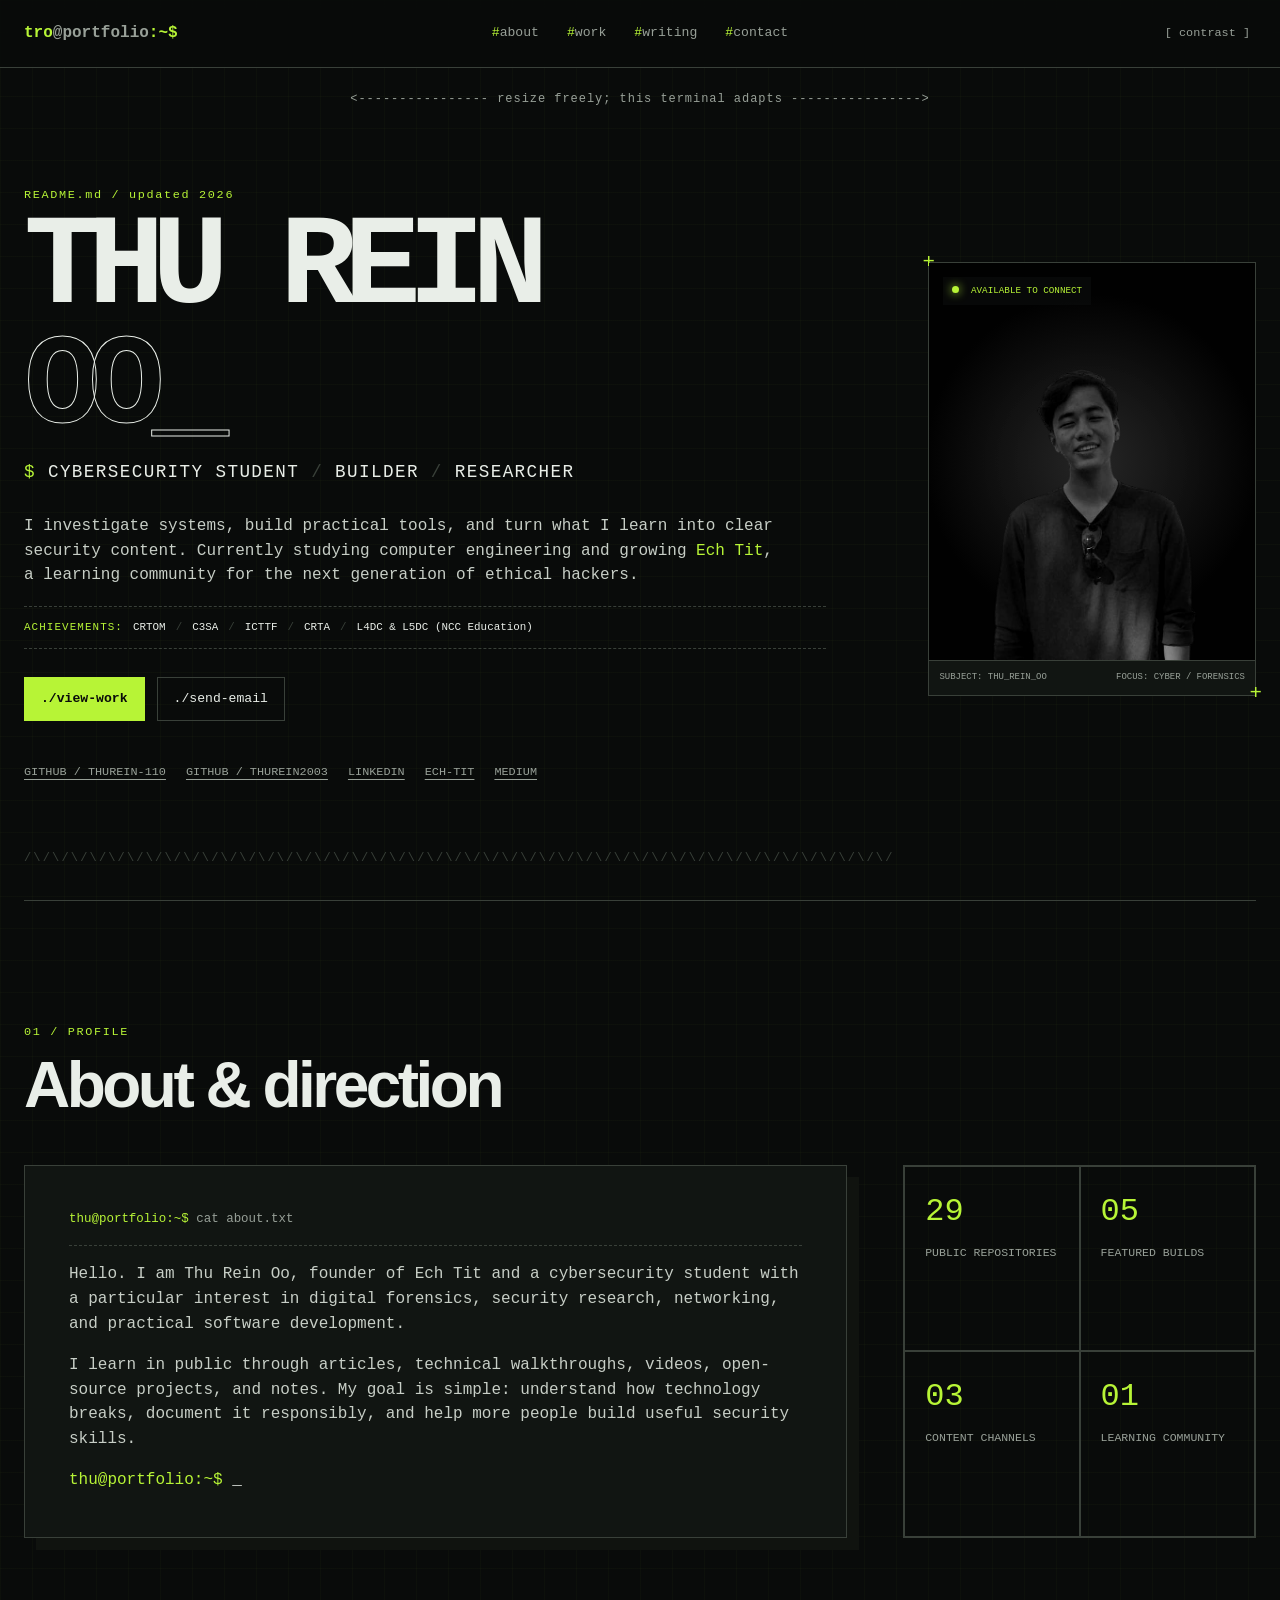
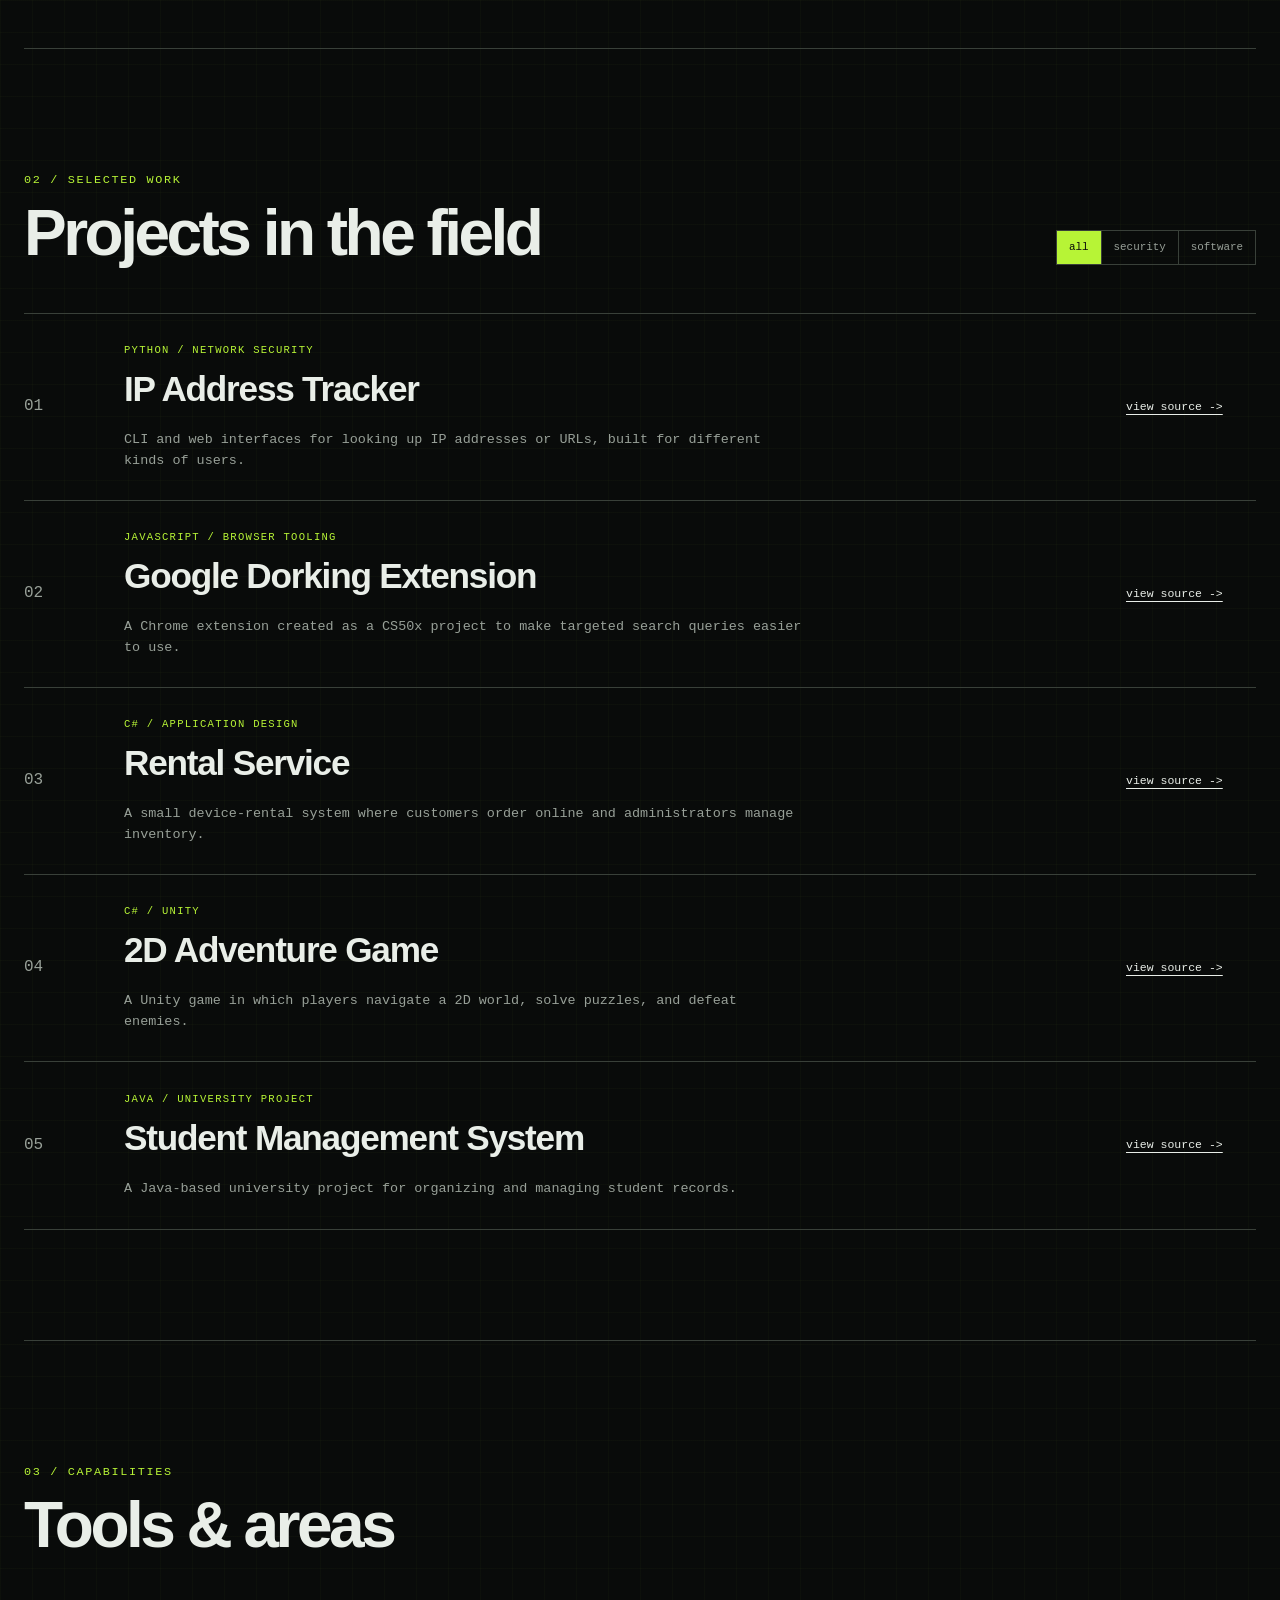
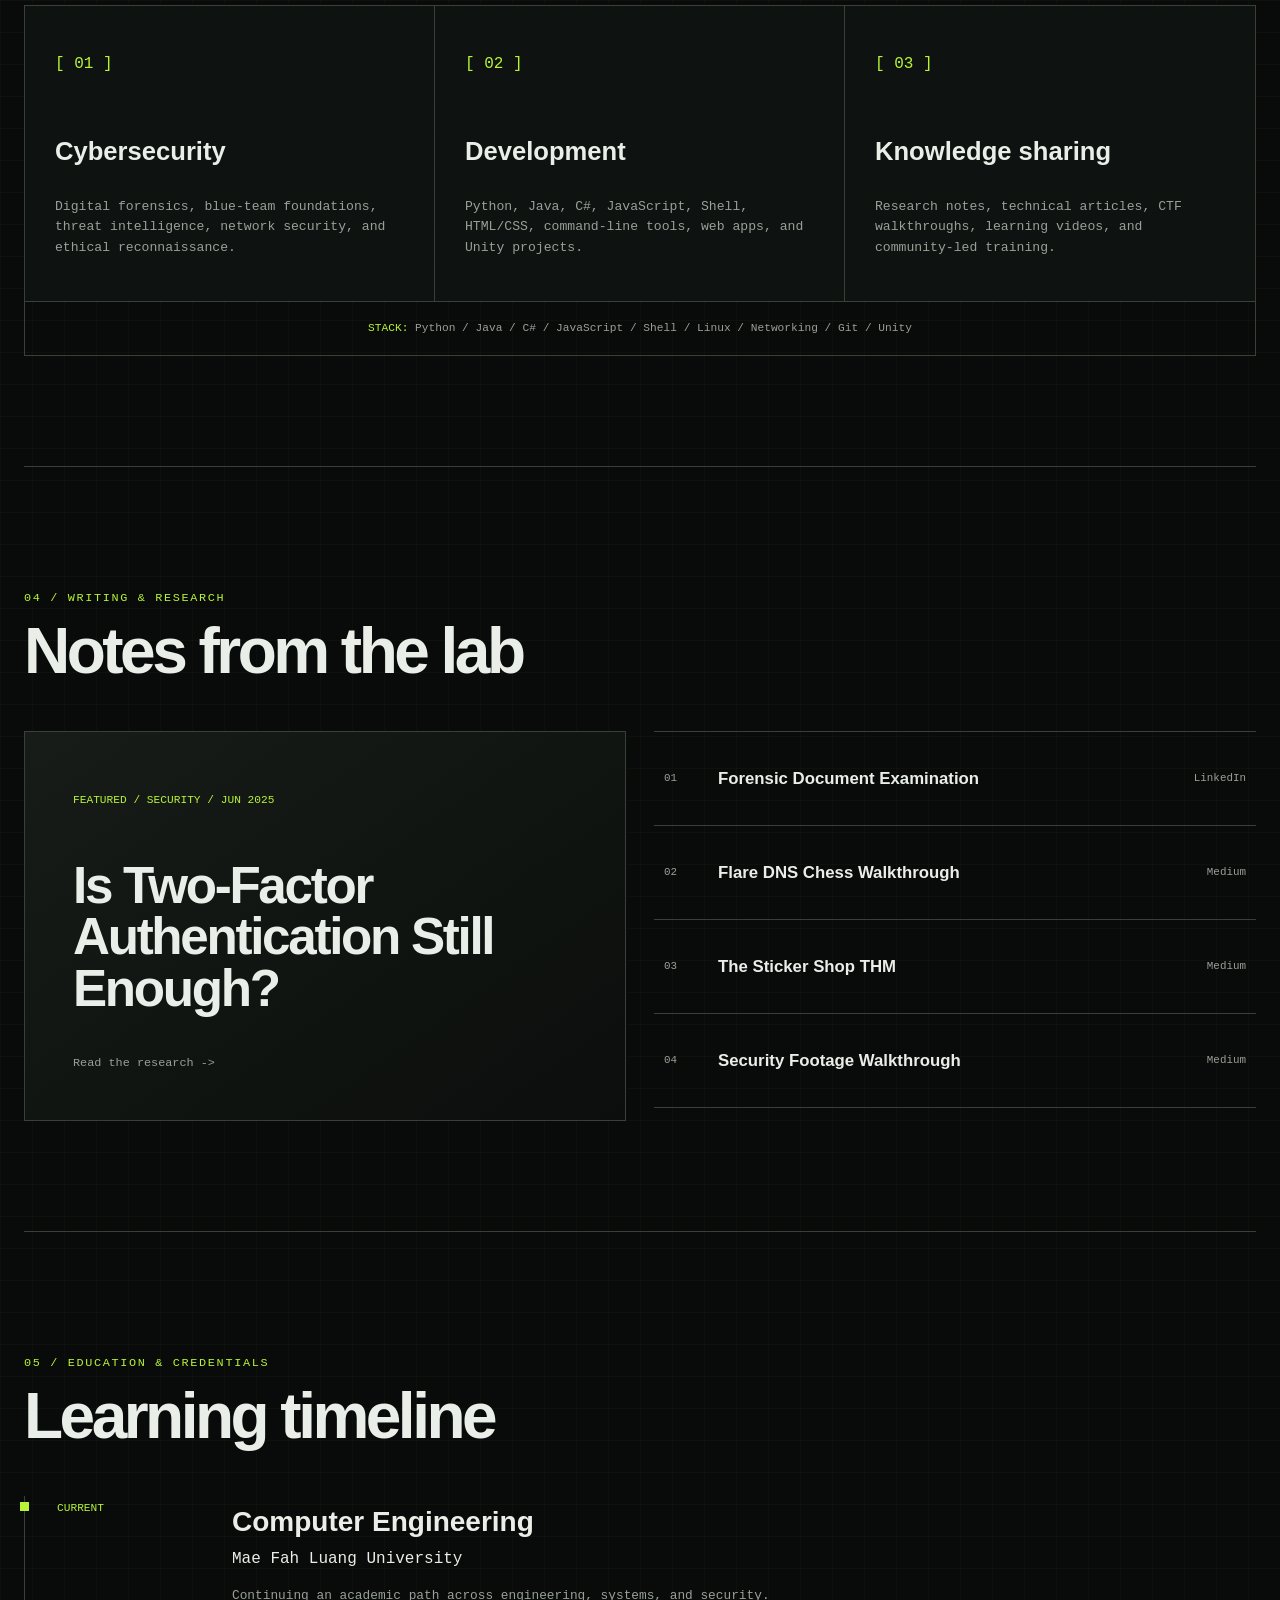
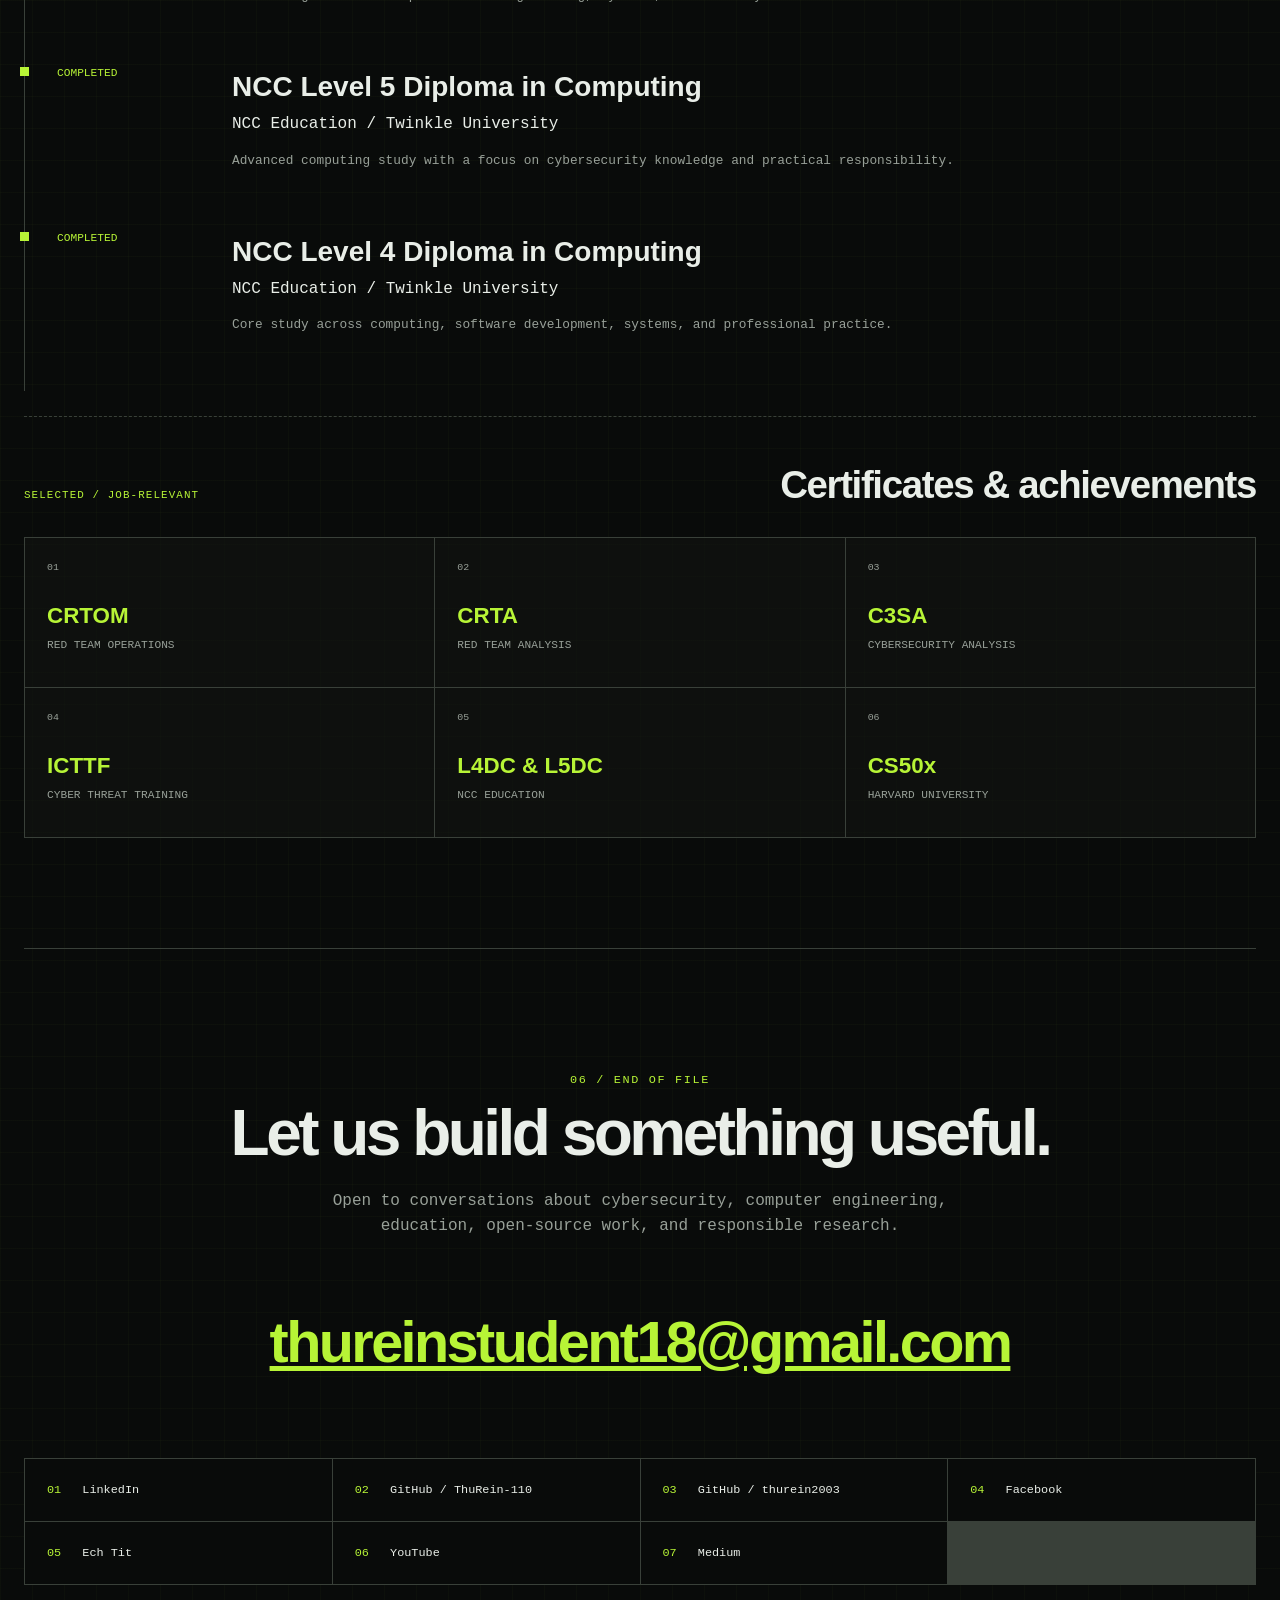
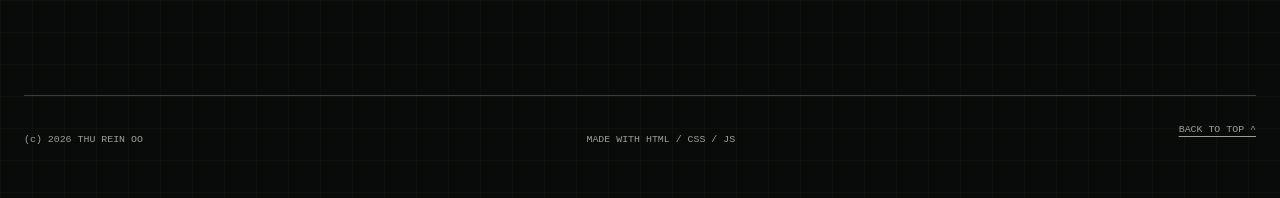
==== index.html @ 9e8369bf "Highlight cybersecurity credentials and major projects" ====
<!doctype html>
<html lang="en">
<head>
  <meta charset="UTF-8">
  <meta name="viewport" content="width=device-width, initial-scale=1.0">
  <meta name="description" content="Thu Rein Oo - cybersecurity student, builder, researcher, and founder of Ech Tit.">
  <meta name="theme-color" content="#090b0a">
  <link rel="icon" href="data:image/svg+xml,%3Csvg xmlns='http://www.w3.org/2000/svg' viewBox='0 0 64 64'%3E%3Crect width='64' height='64' fill='%23090b0a'/%3E%3Cpath d='M14 16h36v8H36v24h-8V24H14z' fill='%23b7f436'/%3E%3C/svg%3E">
  <title>Thu Rein Oo // Cybersecurity Portfolio</title>
  <link rel="stylesheet" href="styles.css">
</head>
<body>
  <a class="skip-link" href="#main">Skip to content</a>

  <header class="site-header">
    <a class="wordmark" href="#top" aria-label="Back to top">tro<span>@portfolio</span>:~$</a>
    <nav aria-label="Primary navigation">
      <a href="#about">about</a>
      <a href="#work">work</a>
      <a href="#writing">writing</a>
      <a href="#contact">contact</a>
    </nav>
    <button class="theme-toggle" type="button" aria-label="Toggle high contrast" aria-pressed="false">[ contrast ]</button>
  </header>

  <main id="main">
    <section class="hero" id="top">
      <div class="resize-note" aria-hidden="true">&lt;---------------- resize freely; this terminal adapts ----------------&gt;</div>
      <div class="hero-grid">
        <div class="hero-copy">
          <p class="eyebrow">README.md / updated 2026</p>
          <h1 class="ascii-name" aria-label="Thu Rein Oo">
            <span>THU REIN</span>
            <span>OO_</span>
          </h1>
          <p class="role"><span class="prompt">$</span> cybersecurity student <span class="dim">/</span> builder <span class="dim">/</span> researcher</p>
          <p class="intro">I investigate systems, build practical tools, and turn what I learn into clear security content. Currently studying computer engineering and growing <strong>Ech Tit</strong>, a learning community for the next generation of ethical hackers.</p>
          <div class="achievement-line" aria-label="Selected achievements">
            <span>ACHIEVEMENTS:</span>
            <strong>CRTOM</strong><i>/</i><strong>C3SA</strong><i>/</i><strong>ICTTF</strong><i>/</i><strong>CRTA</strong><i>/</i><strong>L4DC &amp; L5DC (NCC Education)</strong>
          </div>
          <div class="hero-actions">
            <a class="button primary" href="#work">./view-work</a>
            <a class="button" href="mailto:thureinstudent18@gmail.com">./send-email</a>
          </div>
          <ul class="quick-links" aria-label="Social links">
            <li><a href="https://github.com/ThuRein-110" target="_blank" rel="noreferrer">github / ThuRein-110</a></li>
            <li><a href="https://github.com/thurein2003" target="_blank" rel="noreferrer">github / thurein2003</a></li>
            <li><a href="https://www.linkedin.com/in/thureinoo2003/" target="_blank" rel="noreferrer">linkedin</a></li>
            <li><a href="https://www.facebook.com/echtit1" target="_blank" rel="noreferrer">ech-tit</a></li>
            <li><a href="https://medium.com/@echtit" target="_blank" rel="noreferrer">medium</a></li>
          </ul>
        </div>

        <figure class="portrait-frame">
          <div class="portrait-status"><span class="status-dot"></span> AVAILABLE TO CONNECT</div>
          <img src="assets/thu-rein-oo.png" alt="Portrait of Thu Rein Oo">
          <figcaption>
            <span>SUBJECT: THU_REIN_OO</span>
            <span>FOCUS: CYBER / FORENSICS</span>
          </figcaption>
        </figure>
      </div>
      <div class="signal-line" aria-hidden="true">/\/\/\/\/\/\/\/\/\/\/\/\/\/\/\/\/\/\/\/\/\/\/\/\/\/\/\/\/\/\/\/\/\/\/\/\/\/\/\/\/\/\/\/\/\/\/</div>
    </section>

    <section class="section" id="about">
      <div class="section-heading">
        <p>01 / PROFILE</p>
        <h2>About &amp; direction</h2>
      </div>
      <div class="about-grid">
        <div class="terminal-block">
          <p><span class="prompt">thu@portfolio:~$</span> cat about.txt</p>
          <p>Hello. I am Thu Rein Oo, founder of Ech Tit and a cybersecurity student with a particular interest in digital forensics, security research, networking, and practical software development.</p>
          <p>I learn in public through articles, technical walkthroughs, videos, open-source projects, and notes. My goal is simple: understand how technology breaks, document it responsibly, and help more people build useful security skills.</p>
          <p class="cursor-line"><span class="prompt">thu@portfolio:~$</span> <span class="blink">_</span></p>
        </div>
        <aside class="facts" aria-label="Quick facts">
          <div><span>29</span><p>public repositories</p></div>
          <div><span>05</span><p>featured builds</p></div>
          <div><span>03</span><p>content channels</p></div>
          <div><span>01</span><p>learning community</p></div>
        </aside>
      </div>
    </section>

    <section class="section" id="work">
      <div class="section-heading heading-row">
        <div>
          <p>02 / SELECTED WORK</p>
          <h2>Projects in the field</h2>
        </div>
        <div class="filters" role="group" aria-label="Filter projects">
          <button class="filter active" type="button" data-filter="all">all</button>
          <button class="filter" type="button" data-filter="security">security</button>
          <button class="filter" type="button" data-filter="software">software</button>
        </div>
      </div>

      <div class="project-list">
        <article class="project" data-category="security">
          <p class="project-no">01</p>
          <div><p class="project-meta">PYTHON / NETWORK SECURITY</p><h3>IP Address Tracker</h3><p>CLI and web interfaces for looking up IP addresses or URLs, built for different kinds of users.</p></div>
          <a href="https://github.com/thurein2003/IP-Tracker" target="_blank" rel="noreferrer" aria-label="View IP Address Tracker on GitHub">view source -&gt;</a>
        </article>
        <article class="project" data-category="security software">
          <p class="project-no">02</p>
          <div><p class="project-meta">JAVASCRIPT / BROWSER TOOLING</p><h3>Google Dorking Extension</h3><p>A Chrome extension created as a CS50x project to make targeted search queries easier to use.</p></div>
          <a href="https://github.com/thurein2003/GoogleDorking-chromeExtension" target="_blank" rel="noreferrer" aria-label="View Google Dorking Extension on GitHub">view source -&gt;</a>
        </article>
        <article class="project" data-category="software">
          <p class="project-no">03</p>
          <div><p class="project-meta">C# / APPLICATION DESIGN</p><h3>Rental Service</h3><p>A small device-rental system where customers order online and administrators manage inventory.</p></div>
          <a href="https://github.com/thurein2003/Rental-service-basic-function" target="_blank" rel="noreferrer" aria-label="View Rental Service on GitHub">view source -&gt;</a>
        </article>
        <article class="project" data-category="software">
          <p class="project-no">04</p>
          <div><p class="project-meta">C# / UNITY</p><h3>2D Adventure Game</h3><p>A Unity game in which players navigate a 2D world, solve puzzles, and defeat enemies.</p></div>
          <a href="https://github.com/thurein2003/Advanture-Game" target="_blank" rel="noreferrer" aria-label="View 2D Adventure Game on GitHub">view source -&gt;</a>
        </article>
        <article class="project" data-category="software">
          <p class="project-no">05</p>
          <div><p class="project-meta">JAVA / UNIVERSITY PROJECT</p><h3>Student Management System</h3><p>A Java-based university project for organizing and managing student records.</p></div>
          <a href="https://github.com/thurein2003/Student-Management-System" target="_blank" rel="noreferrer" aria-label="View Student Management System on GitHub">view source -&gt;</a>
        </article>
      </div>
    </section>

    <section class="section skills-section" id="skills">
      <div class="section-heading">
        <p>03 / CAPABILITIES</p>
        <h2>Tools &amp; areas</h2>
      </div>
      <div class="skills-grid">
        <article><p class="skill-icon">[ 01 ]</p><h3>Cybersecurity</h3><p>Digital forensics, blue-team foundations, threat intelligence, network security, and ethical reconnaissance.</p></article>
        <article><p class="skill-icon">[ 02 ]</p><h3>Development</h3><p>Python, Java, C#, JavaScript, Shell, HTML/CSS, command-line tools, web apps, and Unity projects.</p></article>
        <article><p class="skill-icon">[ 03 ]</p><h3>Knowledge sharing</h3><p>Research notes, technical articles, CTF walkthroughs, learning videos, and community-led training.</p></article>
      </div>
      <p class="skill-stack"><span>STACK:</span> Python / Java / C# / JavaScript / Shell / Linux / Networking / Git / Unity</p>
    </section>

    <section class="section" id="writing">
      <div class="section-heading">
        <p>04 / WRITING &amp; RESEARCH</p>
        <h2>Notes from the lab</h2>
      </div>
      <div class="writing-grid">
        <a class="featured-article" href="https://www.linkedin.com/pulse/two-factor-authentication-2fa-still-enough-2025-thu-rein-oo-eaduc/" target="_blank" rel="noreferrer">
          <p>FEATURED / SECURITY / JUN 2025</p>
          <h3>Is Two-Factor Authentication Still Enough?</h3>
          <span>Read the research -&gt;</span>
        </a>
        <div class="article-index">
          <a href="https://www.linkedin.com/pulse/forensic-document-examination-fde-how-properly-destroy-thu-rein-oo-k6jkc/" target="_blank" rel="noreferrer"><span>01</span><strong>Forensic Document Examination</strong><em>LinkedIn</em></a>
          <a href="https://medium.com/@echtit/flare-dns-chess-walkthrough-a3030fea4098" target="_blank" rel="noreferrer"><span>02</span><strong>Flare DNS Chess Walkthrough</strong><em>Medium</em></a>
          <a href="https://medium.com/@echtit/the-sticker-shop-thm-walkthrough-8e6a545540b9" target="_blank" rel="noreferrer"><span>03</span><strong>The Sticker Shop THM</strong><em>Medium</em></a>
          <a href="https://medium.com/@echtit/security-footage-walk-through-7d8b45dab0d8" target="_blank" rel="noreferrer"><span>04</span><strong>Security Footage Walkthrough</strong><em>Medium</em></a>
        </div>
      </div>
    </section>

    <section class="section" id="education">
      <div class="section-heading">
        <p>05 / EDUCATION &amp; CREDENTIALS</p>
        <h2>Learning timeline</h2>
      </div>
      <div class="timeline">
        <article>
          <p class="time">CURRENT</p>
          <div><h3>Computer Engineering</h3><p>Mae Fah Luang University</p><span>Continuing an academic path across engineering, systems, and security.</span></div>
        </article>
        <article>
          <p class="time">COMPLETED</p>
          <div><h3>NCC Level 5 Diploma in Computing</h3><p>NCC Education / Twinkle University</p><span>Advanced computing study with a focus on cybersecurity knowledge and practical responsibility.</span></div>
        </article>
        <article>
          <p class="time">COMPLETED</p>
          <div><h3>NCC Level 4 Diploma in Computing</h3><p>NCC Education / Twinkle University</p><span>Core study across computing, software development, systems, and professional practice.</span></div>
        </article>
      </div>
      <div class="credential-heading">
        <p>SELECTED / JOB-RELEVANT</p>
        <h3>Certificates &amp; achievements</h3>
      </div>
      <div class="credential-grid" aria-label="Selected certificates and achievements">
        <article><span>01</span><strong>CRTOM</strong><p>Red team operations</p></article>
        <article><span>02</span><strong>CRTA</strong><p>Red team analysis</p></article>
        <article><span>03</span><strong>C3SA</strong><p>Cybersecurity analysis</p></article>
        <article><span>04</span><strong>ICTTF</strong><p>Cyber threat training</p></article>
        <article><span>05</span><strong>L4DC &amp; L5DC</strong><p>NCC Education</p></article>
        <article><span>06</span><strong>CS50x</strong><p>Harvard University</p></article>
      </div>
    </section>

    <section class="contact section" id="contact">
      <p class="eyebrow">06 / END OF FILE</p>
      <h2>Let us build something useful.</h2>
      <p>Open to conversations about cybersecurity, computer engineering, education, open-source work, and responsible research.</p>
      <a class="big-email" href="mailto:thureinstudent18@gmail.com">thureinstudent18@gmail.com</a>
      <div class="social-directory">
        <a href="https://www.linkedin.com/in/thureinoo2003/" target="_blank" rel="noreferrer"><span>01</span> LinkedIn</a>
        <a href="https://github.com/ThuRein-110" target="_blank" rel="noreferrer"><span>02</span> GitHub / ThuRein-110</a>
        <a href="https://github.com/thurein2003" target="_blank" rel="noreferrer"><span>03</span> GitHub / thurein2003</a>
        <a href="https://www.facebook.com/Thureinoo.EchTi" target="_blank" rel="noreferrer"><span>04</span> Facebook</a>
        <a href="https://www.facebook.com/echtit1" target="_blank" rel="noreferrer"><span>05</span> Ech Tit</a>
        <a href="https://www.youtube.com/@ThuReinOoTech" target="_blank" rel="noreferrer"><span>06</span> YouTube</a>
        <a href="https://medium.com/@echtit" target="_blank" rel="noreferrer"><span>07</span> Medium</a>
      </div>
    </section>
  </main>

  <footer>
    <p>(c) <span id="year">2026</span> THU REIN OO</p>
    <p>MADE WITH HTML / CSS / JS</p>
    <a href="#top">BACK TO TOP ^</a>
  </footer>

  <script src="script.js"></script>
</body>
</html>
---- styles.css ----
:root {
  --bg: #090b0a;
  --surface: #111512;
  --surface-2: #171c18;
  --ink: #e9eee8;
  --muted: #98a098;
  --line: #394039;
  --accent: #b7f436;
  --max: 1240px;
}

* { box-sizing: border-box; }
html { scroll-behavior: smooth; }
body {
  margin: 0;
  color: var(--ink);
  background:
    linear-gradient(rgba(183, 244, 54, .025) 1px, transparent 1px),
    linear-gradient(90deg, rgba(183, 244, 54, .025) 1px, transparent 1px),
    var(--bg);
  background-size: 32px 32px;
  font-family: "SFMono-Regular", Consolas, "Liberation Mono", Menlo, monospace;
  line-height: 1.55;
  overflow-x: hidden;
}

body.high-contrast { --bg: #000; --surface: #000; --surface-2: #090909; --ink: #fff; --muted: #c6c6c6; --line: #777; --accent: #fff; }
a { color: inherit; text-underline-offset: 4px; }
button { font: inherit; }
.skip-link { position: fixed; top: -60px; left: 16px; z-index: 100; padding: 10px 16px; background: var(--accent); color: #090b0a; }
.skip-link:focus { top: 16px; }

.site-header {
  position: sticky;
  top: 0;
  z-index: 20;
  height: 68px;
  display: grid;
  grid-template-columns: 1fr auto 1fr;
  align-items: center;
  width: 100%;
  padding: 0 max(24px, calc((100vw - var(--max)) / 2));
  border-bottom: 1px solid var(--line);
  background: rgba(9, 11, 10, .92);
  backdrop-filter: blur(14px);
}
.wordmark { font-weight: 700; text-decoration: none; color: var(--accent); }
.wordmark span { color: var(--muted); }
nav { display: flex; gap: 28px; }
nav a { color: var(--muted); text-decoration: none; font-size: .82rem; }
nav a::before { content: "#"; color: var(--accent); }
nav a:hover, nav a:focus-visible { color: var(--ink); }
.theme-toggle { justify-self: end; border: 0; color: var(--muted); background: none; cursor: pointer; font-size: .74rem; }
.theme-toggle:hover { color: var(--accent); }

main, footer { width: min(calc(100% - 48px), var(--max)); margin-inline: auto; }
.hero { min-height: calc(100vh - 68px); padding: 22px 0 32px; display: flex; flex-direction: column; justify-content: space-between; }
.resize-note, .signal-line { color: var(--muted); font-size: clamp(.55rem, 1vw, .75rem); white-space: nowrap; overflow: hidden; }
.resize-note { text-align: center; letter-spacing: .08em; }
.signal-line { letter-spacing: .18em; color: var(--line); }
.hero-grid { display: grid; grid-template-columns: 1.42fr .58fr; gap: clamp(40px, 8vw, 110px); align-items: center; padding: 5vh 0; }
.eyebrow, .section-heading > p, .section-heading div > p { color: var(--accent); font-size: .74rem; letter-spacing: .14em; }
.ascii-name { margin: 18px 0 24px; font-size: clamp(4rem, 10vw, 9rem); line-height: .72; letter-spacing: -.1em; text-transform: uppercase; }
.ascii-name span { display: block; }
.ascii-name span:last-child { color: transparent; -webkit-text-stroke: 1px var(--ink); margin-top: .22em; }
.role { font-size: clamp(.84rem, 1.5vw, 1.1rem); text-transform: uppercase; letter-spacing: .08em; }
.prompt { color: var(--accent); }
.dim { color: var(--line); }
.intro { max-width: 750px; margin: 28px 0; color: #c7cec6; font-family: ui-monospace, monospace; font-size: clamp(.96rem, 1.25vw, 1.12rem); }
.intro strong { color: var(--accent); font-weight: 500; }
.achievement-line { display: flex; flex-wrap: wrap; gap: 7px 10px; align-items: center; max-width: 820px; margin: -10px 0 28px; padding: 12px 0; border-top: 1px dashed var(--line); border-bottom: 1px dashed var(--line); font-size: .68rem; }
.achievement-line > span { color: var(--accent); letter-spacing: .1em; }
.achievement-line strong { font-weight: 500; }
.achievement-line i { color: var(--line); font-style: normal; }
.hero-actions { display: flex; flex-wrap: wrap; gap: 12px; }
.button { display: inline-block; padding: 11px 16px; border: 1px solid var(--line); text-decoration: none; font-size: .82rem; }
.button.primary { background: var(--accent); border-color: var(--accent); color: #090b0a; font-weight: 700; }
.button:hover, .button:focus-visible { border-color: var(--accent); }
.quick-links { display: flex; flex-wrap: wrap; gap: 20px; margin: 38px 0 0; padding: 0; list-style: none; }
.quick-links a { color: var(--muted); font-size: .74rem; text-transform: uppercase; }
.quick-links a:hover { color: var(--accent); }

.portrait-frame { position: relative; margin: 0; border: 1px solid var(--line); background: var(--surface); }
.portrait-frame::before, .portrait-frame::after { position: absolute; color: var(--accent); font-size: 1.3rem; line-height: 1; }
.portrait-frame::before { content: "+"; top: -10px; left: -7px; }
.portrait-frame::after { content: "+"; bottom: -10px; right: -7px; }
.portrait-frame img { display: block; width: 100%; aspect-ratio: .82; object-fit: cover; object-position: 48% 20%; filter: grayscale(1) contrast(1.1); background: radial-gradient(circle, #283125, #0b0d0c 65%); }
.portrait-status { position: absolute; z-index: 2; top: 14px; left: 14px; padding: 7px 9px; color: var(--accent); background: rgba(9,11,10,.8); font-size: .58rem; }
.status-dot { display: inline-block; width: 7px; height: 7px; margin-right: 6px; border-radius: 50%; background: var(--accent); box-shadow: 0 0 10px var(--accent); }
.portrait-frame figcaption { display: flex; justify-content: space-between; gap: 10px; padding: 10px; color: var(--muted); font-size: .56rem; border-top: 1px solid var(--line); }

.section { padding: 110px 0; border-top: 1px solid var(--line); scroll-margin-top: 68px; }
.section-heading { margin-bottom: 48px; }
.section-heading h2, .contact h2 { margin: 5px 0 0; font-family: Arial, Helvetica, sans-serif; font-size: clamp(2.2rem, 5vw, 4.5rem); line-height: 1; letter-spacing: -.055em; }
.about-grid { display: grid; grid-template-columns: 1.4fr .6fr; gap: 56px; }
.terminal-block { padding: clamp(22px, 4vw, 44px); border: 1px solid var(--line); background: var(--surface); box-shadow: 12px 12px 0 #10130f; }
.terminal-block > p:not(:first-child):not(:last-child) { max-width: 820px; color: #c7cec6; }
.terminal-block > p:first-child { margin-top: 0; padding-bottom: 16px; border-bottom: 1px dashed var(--line); color: var(--muted); font-size: .78rem; }
.cursor-line { margin-bottom: 0; }
.blink { animation: blink 1.1s step-end infinite; }
@keyframes blink { 50% { opacity: 0; } }
.facts { display: grid; grid-template-columns: 1fr 1fr; border: 1px solid var(--line); }
.facts div { min-height: 130px; padding: 20px; border: 1px solid var(--line); }
.facts span { color: var(--accent); font-size: 2rem; }
.facts p { margin: 7px 0 0; color: var(--muted); font-size: .72rem; text-transform: uppercase; }

.heading-row { display: flex; align-items: end; justify-content: space-between; gap: 24px; }
.filters { display: flex; border: 1px solid var(--line); }
.filter { padding: 8px 12px; border: 0; border-right: 1px solid var(--line); color: var(--muted); background: transparent; cursor: pointer; font-size: .68rem; }
.filter:last-child { border-right: 0; }
.filter.active, .filter:hover { color: #090b0a; background: var(--accent); }
.project-list { border-top: 1px solid var(--line); }
.project { display: grid; grid-template-columns: 70px 1fr auto; gap: 30px; align-items: center; min-height: 168px; padding: 28px 0; border-bottom: 1px solid var(--line); transition: background .2s, opacity .2s; }
.project:hover { background: linear-gradient(90deg, transparent, var(--surface), transparent); }
.project.hidden { display: none; }
.project-no { color: var(--muted); }
.project-meta { margin: 0 0 4px; color: var(--accent); font-size: .66rem; letter-spacing: .12em; }
.project h3 { margin: 0; font-family: Arial, Helvetica, sans-serif; font-size: clamp(1.4rem, 3vw, 2.2rem); letter-spacing: -.035em; }
.project div > p:last-child { max-width: 680px; margin-bottom: 0; color: var(--muted); font-size: .84rem; }
.project > a { min-width: 130px; color: var(--ink); font-size: .72rem; }
.project > a:hover { color: var(--accent); }

.skills-section { position: relative; }
.skills-grid { display: grid; grid-template-columns: repeat(3, 1fr); border: 1px solid var(--line); }
.skills-grid article { min-height: 280px; padding: 30px; border-right: 1px solid var(--line); background: rgba(17, 21, 18, .75); }
.skills-grid article:last-child { border: 0; }
.skill-icon { color: var(--accent); }
.skills-grid h3 { margin-top: 55px; font-family: Arial, Helvetica, sans-serif; font-size: 1.6rem; }
.skills-grid article > p:last-child { color: var(--muted); font-size: .82rem; }
.skill-stack { margin: 0; padding: 18px; border: 1px solid var(--line); border-top: 0; color: var(--muted); text-align: center; font-size: .7rem; }
.skill-stack span { color: var(--accent); }

.writing-grid { display: grid; grid-template-columns: 1fr 1fr; gap: 28px; }
.featured-article { min-height: 390px; display: flex; flex-direction: column; justify-content: space-between; padding: clamp(26px, 4vw, 48px); border: 1px solid var(--line); text-decoration: none; background: linear-gradient(145deg, var(--surface-2), #0b0e0c); }
.featured-article:hover { border-color: var(--accent); }
.featured-article > p { color: var(--accent); font-size: .7rem; }
.featured-article h3 { max-width: 600px; margin: auto 0; font-family: Arial, Helvetica, sans-serif; font-size: clamp(2rem, 4vw, 3.7rem); line-height: 1; letter-spacing: -.045em; }
.featured-article span { color: var(--muted); font-size: .74rem; }
.article-index { border-top: 1px solid var(--line); }
.article-index a { display: grid; grid-template-columns: 40px 1fr auto; gap: 14px; align-items: center; min-height: 94px; padding: 16px 10px; border-bottom: 1px solid var(--line); text-decoration: none; }
.article-index a:hover { background: var(--surface); }
.article-index span, .article-index em { color: var(--muted); font-size: .68rem; font-style: normal; }
.article-index strong { font-family: Arial, Helvetica, sans-serif; font-size: 1.05rem; }

.timeline { border-left: 1px solid var(--line); }
.timeline article { position: relative; display: grid; grid-template-columns: 150px 1fr; gap: 25px; padding: 4px 0 54px 32px; }
.timeline article::before { content: ""; position: absolute; left: -5px; top: 6px; width: 9px; height: 9px; background: var(--accent); }
.time { margin: 0; color: var(--accent); font-size: .7rem; }
.timeline h3 { margin: 0; font-family: Arial, Helvetica, sans-serif; font-size: 1.75rem; }
.timeline div p { margin: 3px 0 11px; }
.timeline div span { color: var(--muted); font-size: .8rem; }
.credential-heading { display: flex; align-items: end; justify-content: space-between; gap: 20px; margin-top: 25px; padding-top: 38px; border-top: 1px dashed var(--line); }
.credential-heading > p { color: var(--accent); font-size: .68rem; letter-spacing: .1em; }
.credential-heading h3 { margin: 0; font-family: Arial, Helvetica, sans-serif; font-size: clamp(1.6rem, 3vw, 2.5rem); letter-spacing: -.035em; }
.credential-grid { display: grid; grid-template-columns: repeat(3, 1fr); margin-top: 22px; border-top: 1px solid var(--line); border-left: 1px solid var(--line); }
.credential-grid article { min-height: 150px; padding: 22px; border-right: 1px solid var(--line); border-bottom: 1px solid var(--line); background: rgba(17, 21, 18, .6); }
.credential-grid span { display: block; color: var(--muted); font-size: .62rem; }
.credential-grid strong { display: block; margin-top: 24px; color: var(--accent); font-family: Arial, Helvetica, sans-serif; font-size: 1.4rem; }
.credential-grid p { margin: 3px 0 0; color: var(--muted); font-size: .7rem; text-transform: uppercase; }

.contact { text-align: center; }
.contact > p:not(.eyebrow) { max-width: 720px; margin: 24px auto; color: var(--muted); }
.big-email { display: inline-block; margin: 36px 0 70px; color: var(--accent); font-family: Arial, Helvetica, sans-serif; font-size: clamp(1.5rem, 4.5vw, 4rem); font-weight: 700; letter-spacing: -.045em; }
.social-directory { display: grid; grid-template-columns: repeat(4, 1fr); gap: 1px; padding: 1px; background: var(--line); text-align: left; }
.social-directory a { padding: 22px; background: var(--bg); text-decoration: none; font-size: .74rem; }
.social-directory span { color: var(--accent); margin-right: 14px; }
.social-directory a:hover { color: #090b0a; background: var(--accent); }
.social-directory a:hover span { color: #090b0a; }

footer { display: flex; justify-content: space-between; gap: 20px; padding: 26px 0 40px; border-top: 1px solid var(--line); color: var(--muted); font-size: .62rem; }

@media (max-width: 900px) {
  .site-header { grid-template-columns: 1fr auto; }
  nav { display: none; }
  .hero { min-height: auto; }
  .hero-grid { grid-template-columns: 1fr; padding: 70px 0; }
  .portrait-frame { width: min(100%, 420px); }
  .about-grid, .writing-grid { grid-template-columns: 1fr; }
  .skills-grid { grid-template-columns: 1fr; }
  .credential-grid { grid-template-columns: repeat(2, 1fr); }
  .skills-grid article { min-height: 230px; border-right: 0; border-bottom: 1px solid var(--line); }
  .skills-grid h3 { margin-top: 35px; }
}

@media (max-width: 640px) {
  main, footer { width: min(calc(100% - 28px), var(--max)); }
  .site-header { height: 58px; padding: 0 14px; }
  .theme-toggle { font-size: .62rem; }
  .resize-note { text-align: left; }
  .ascii-name { font-size: clamp(3.2rem, 21vw, 6rem); }
  .hero-grid { gap: 45px; padding: 48px 0; }
  .section { padding: 80px 0; scroll-margin-top: 58px; }
  .heading-row { display: block; }
  .filters { margin-top: 25px; width: fit-content; }
  .project { grid-template-columns: 38px 1fr; gap: 12px; }
  .project > a { grid-column: 2; }
  .facts { grid-template-columns: 1fr 1fr; }
  .facts div { min-height: 110px; padding: 14px; }
  .timeline article { grid-template-columns: 1fr; gap: 7px; padding-left: 24px; }
  .credential-heading { display: block; }
  .credential-grid { grid-template-columns: 1fr 1fr; }
  .social-directory { grid-template-columns: 1fr 1fr; }
  .big-email { word-break: break-all; }
  footer { flex-direction: column; }
}

@media (prefers-reduced-motion: reduce) {
  html { scroll-behavior: auto; }
  .blink { animation: none; }
}
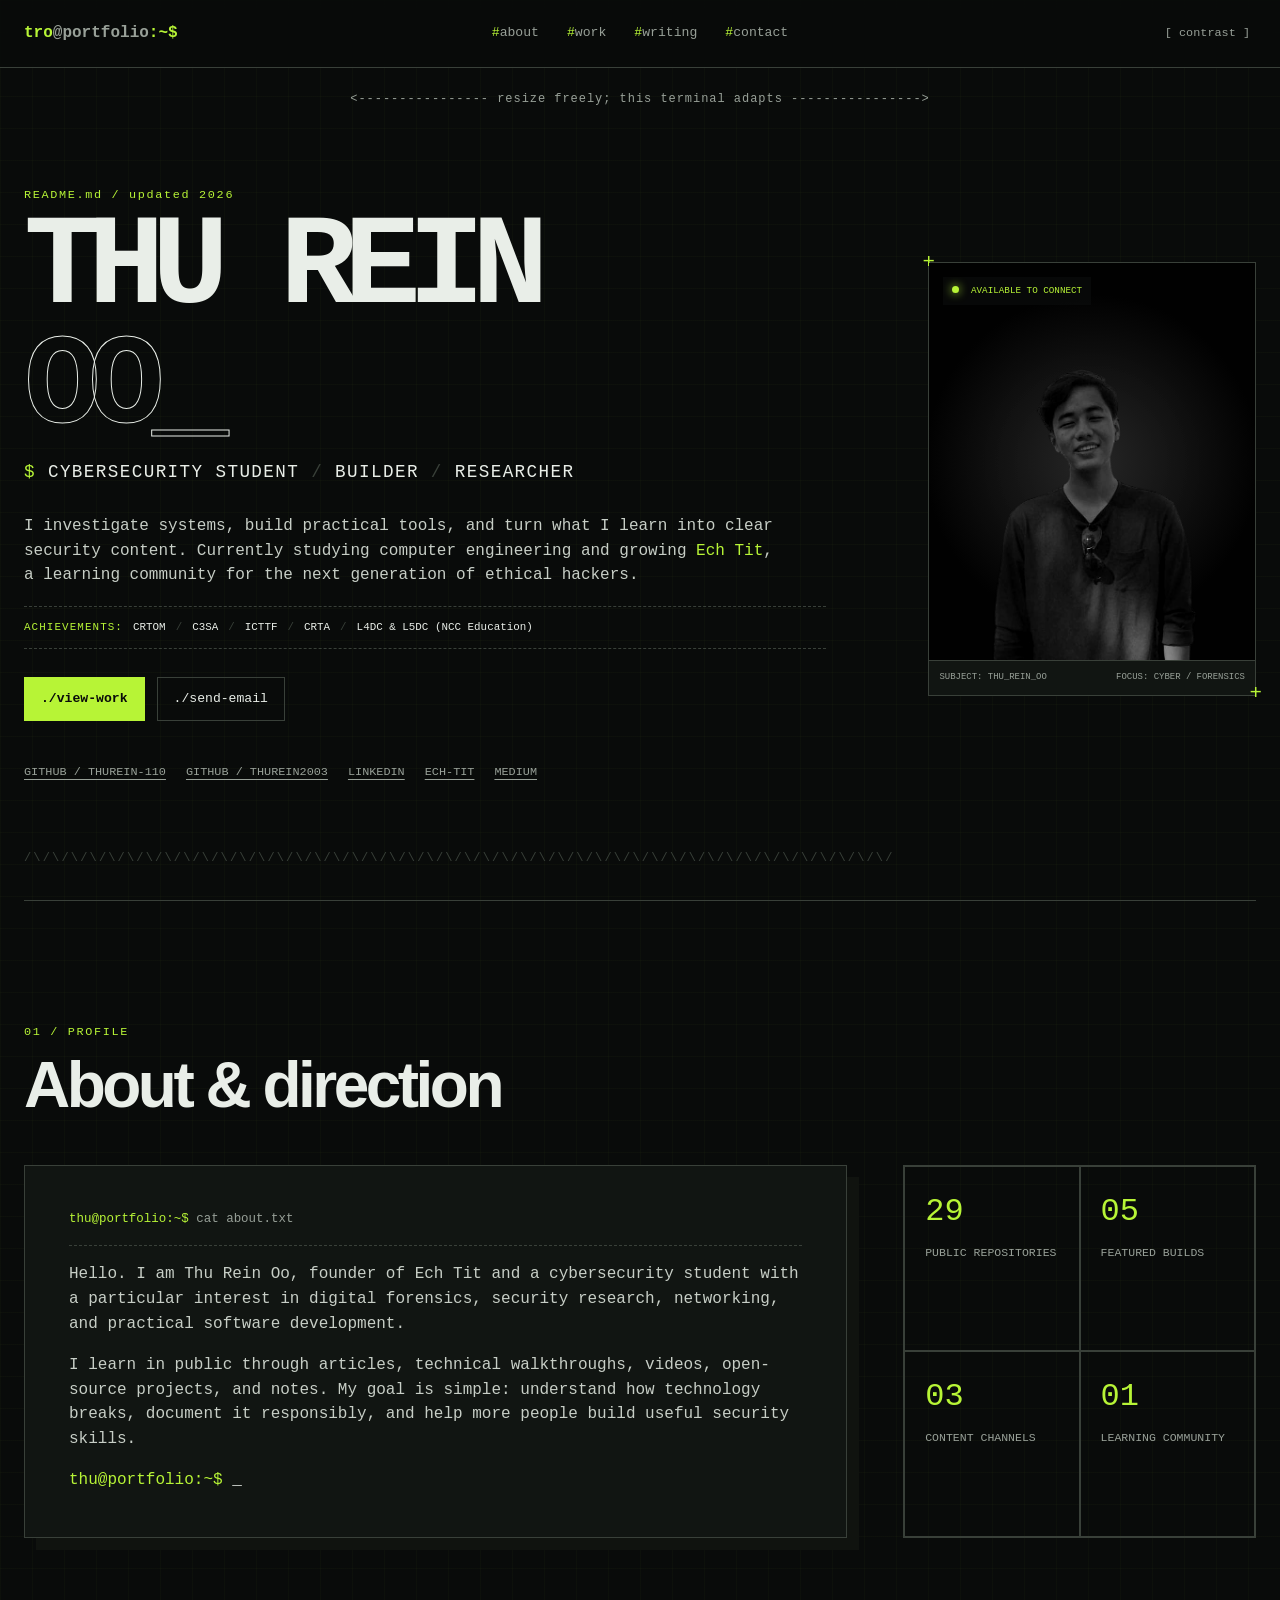
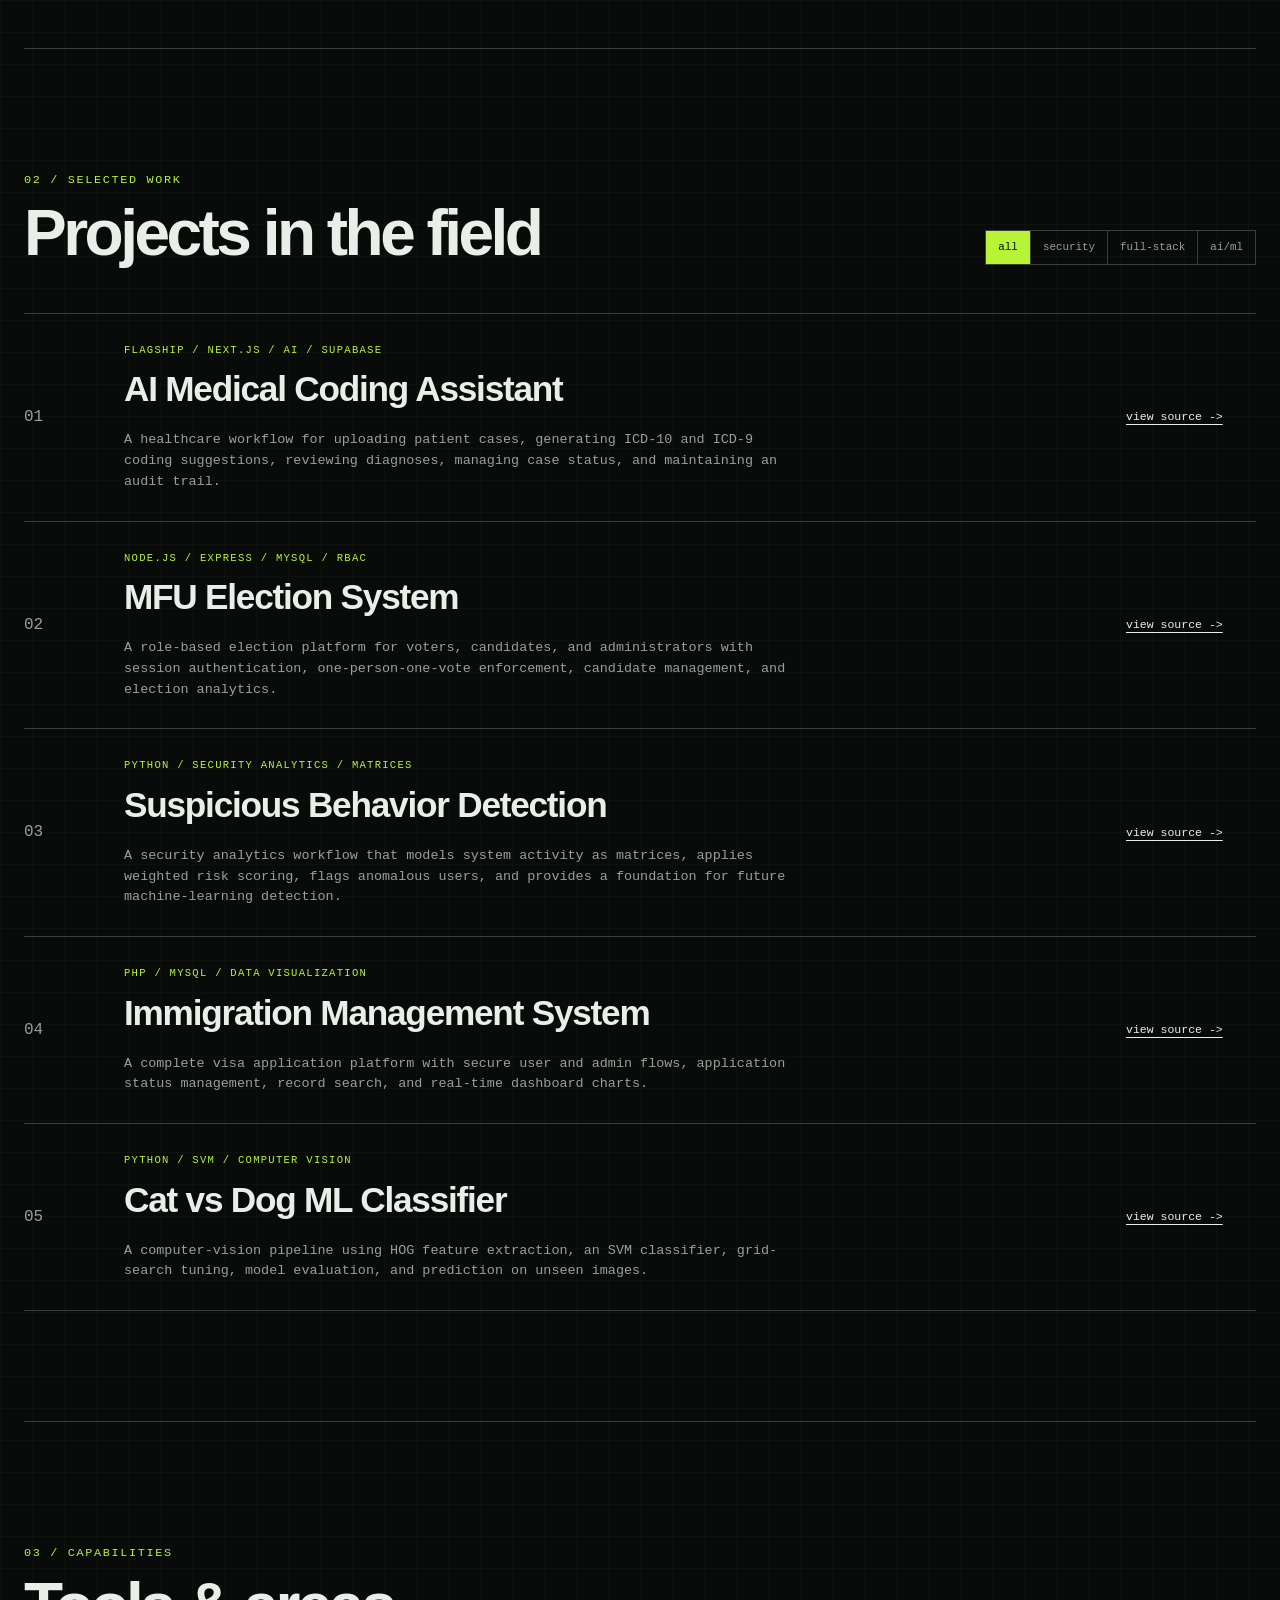
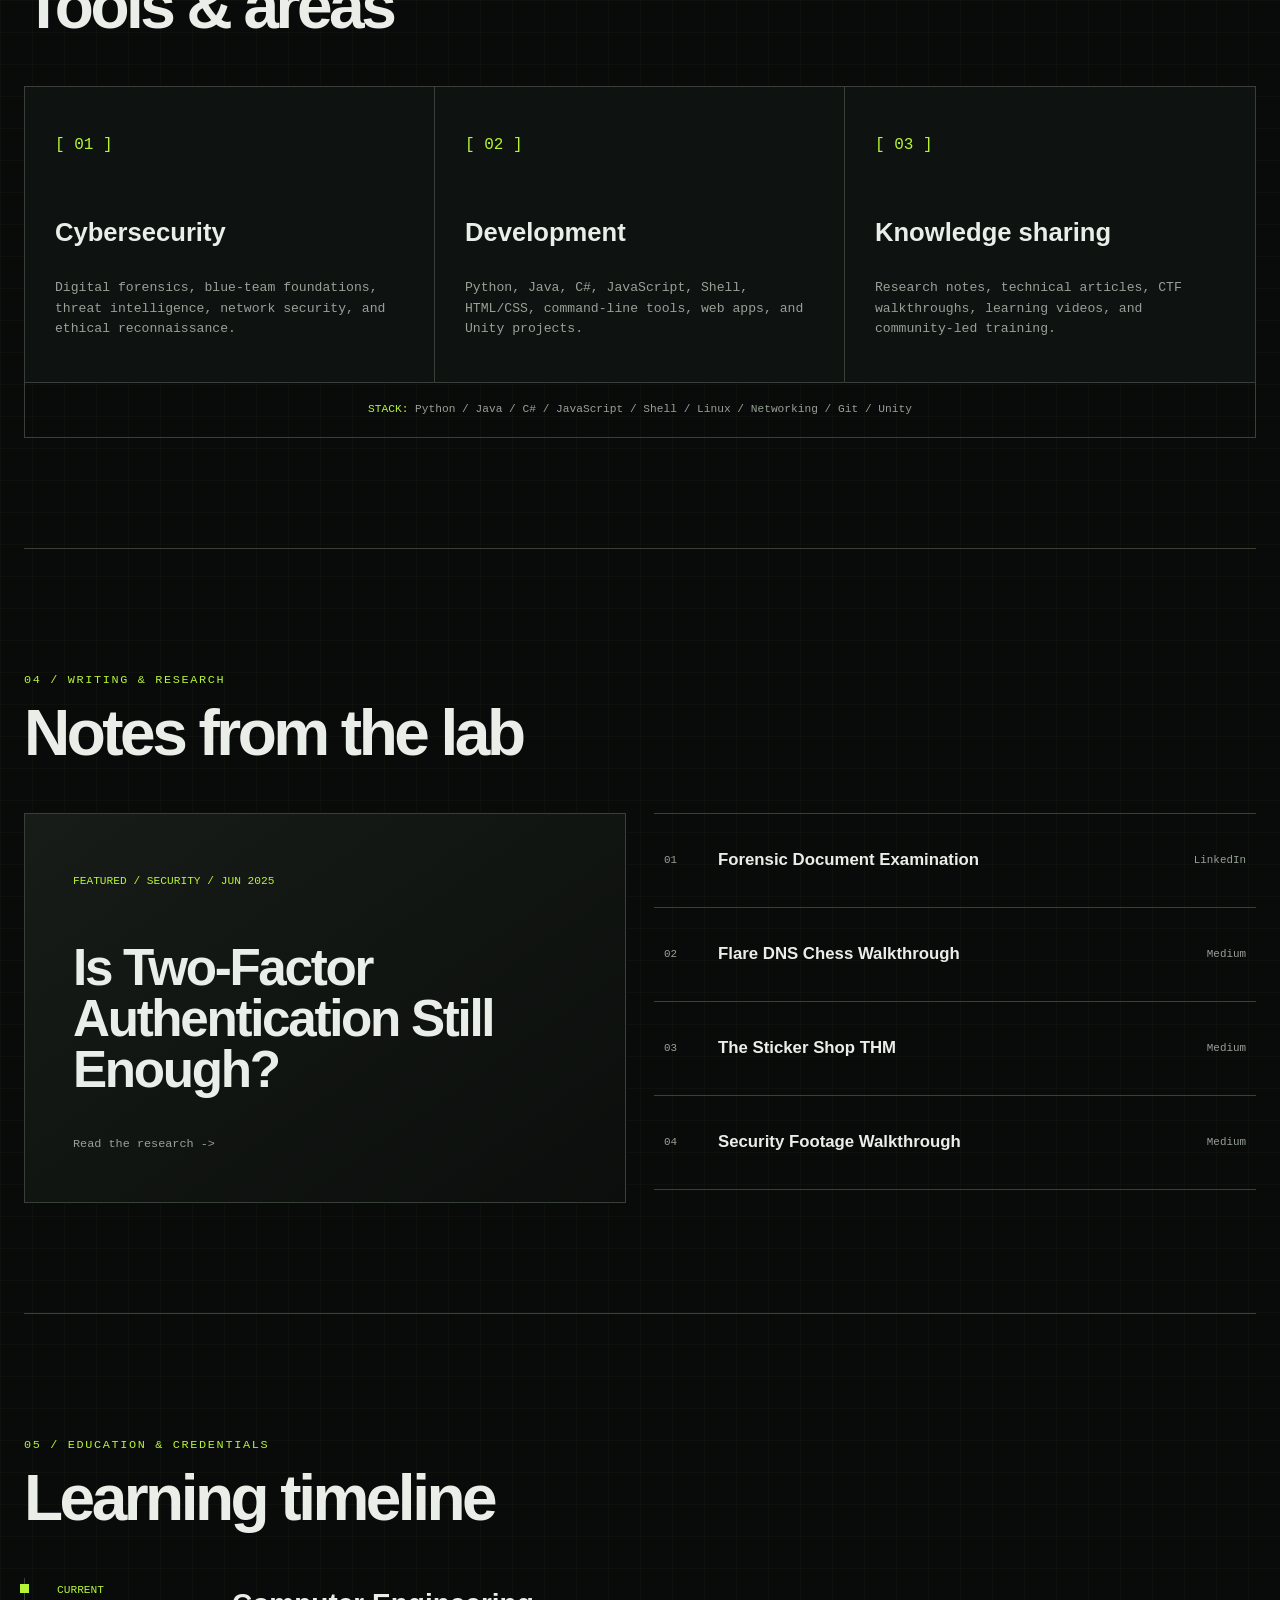
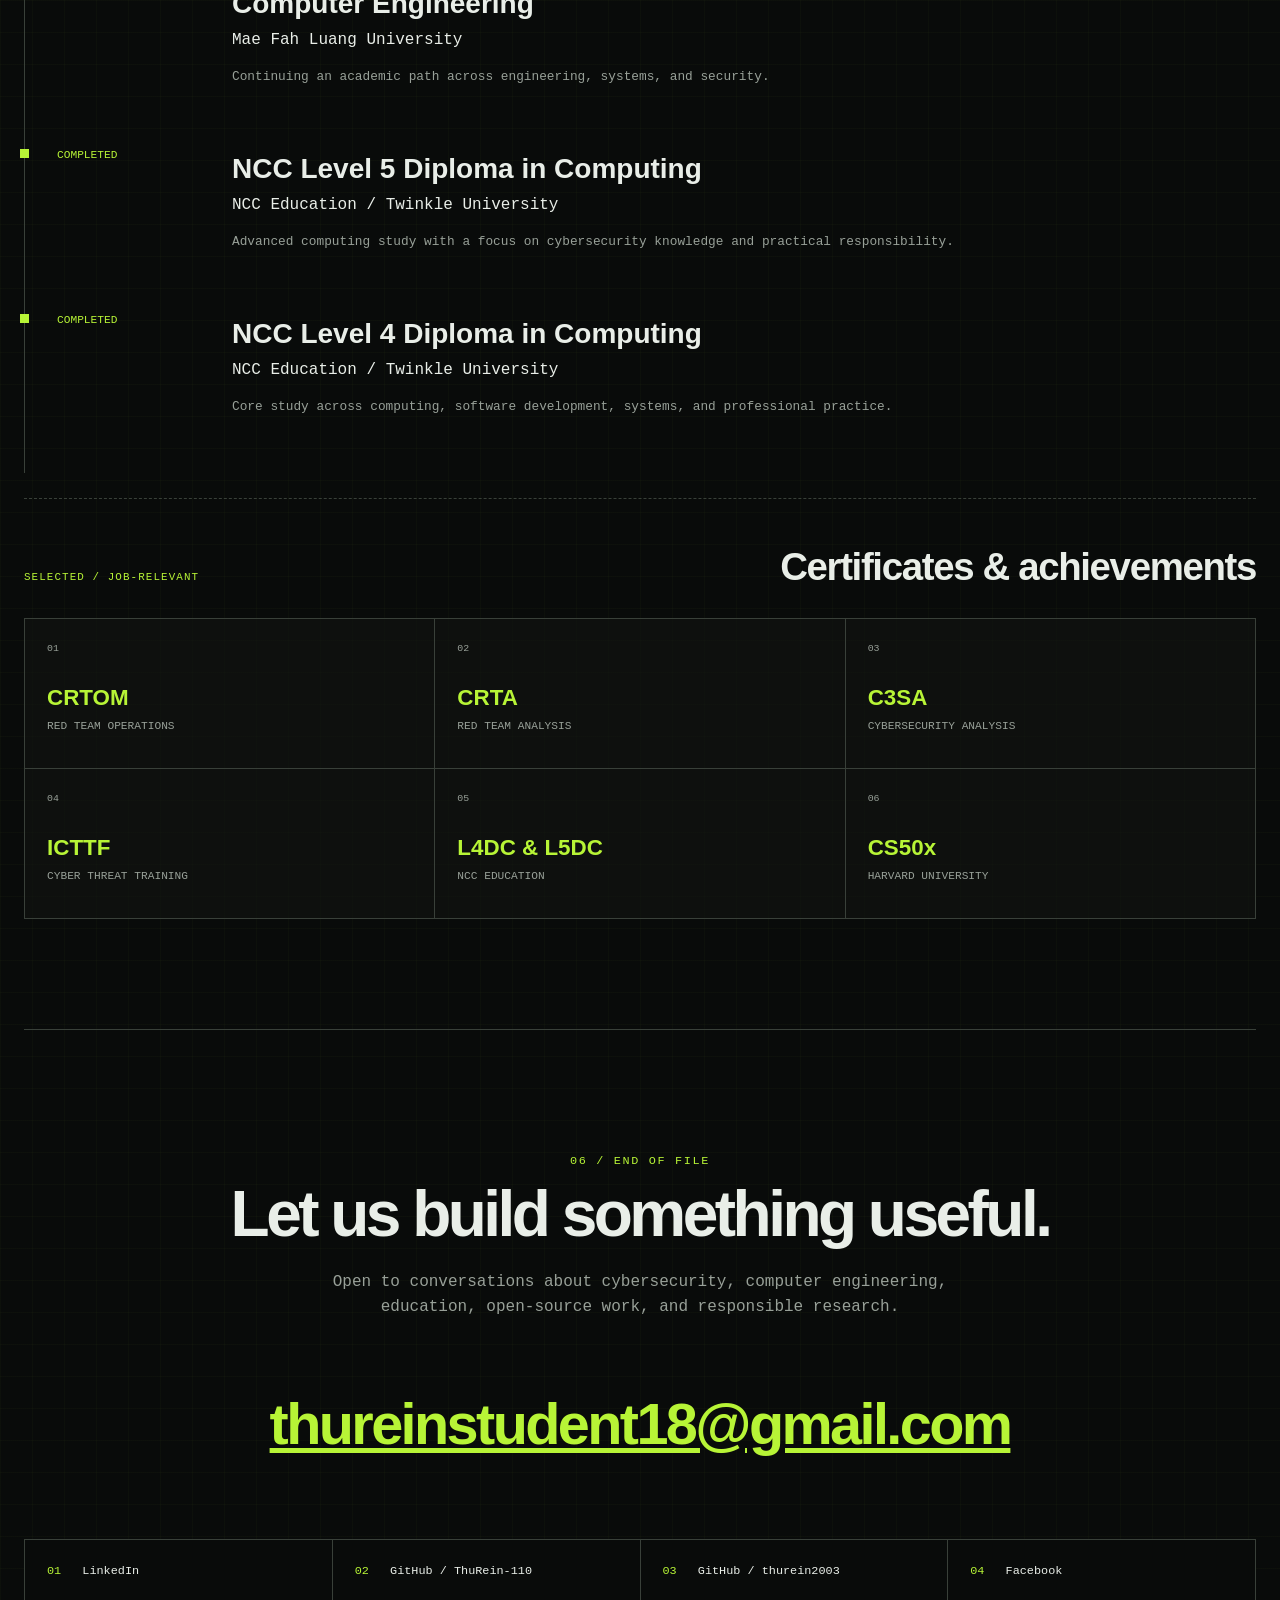
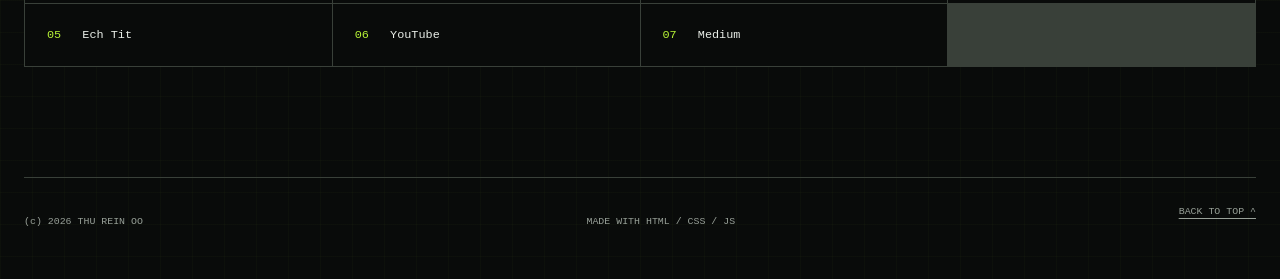
==== commit 3497985d: "Feature substantial projects from both GitHub accounts" ====
--- a/index.html
+++ b/index.html
@@ -94,35 +94,36 @@
         <div class="filters" role="group" aria-label="Filter projects">
           <button class="filter active" type="button" data-filter="all">all</button>
           <button class="filter" type="button" data-filter="security">security</button>
-          <button class="filter" type="button" data-filter="software">software</button>
+          <button class="filter" type="button" data-filter="fullstack">full-stack</button>
+          <button class="filter" type="button" data-filter="ai">ai/ml</button>
         </div>
       </div>
 
       <div class="project-list">
-        <article class="project" data-category="security">
+        <article class="project" data-category="ai fullstack">
           <p class="project-no">01</p>
-          <div><p class="project-meta">PYTHON / NETWORK SECURITY</p><h3>IP Address Tracker</h3><p>CLI and web interfaces for looking up IP addresses or URLs, built for different kinds of users.</p></div>
-          <a href="https://github.com/thurein2003/IP-Tracker" target="_blank" rel="noreferrer" aria-label="View IP Address Tracker on GitHub">view source -&gt;</a>
-        </article>
-        <article class="project" data-category="security software">
+          <div><p class="project-meta">FLAGSHIP / NEXT.JS / AI / SUPABASE</p><h3>AI Medical Coding Assistant</h3><p>A healthcare workflow for uploading patient cases, generating ICD-10 and ICD-9 coding suggestions, reviewing diagnoses, managing case status, and maintaining an audit trail.</p></div>
+          <a href="https://github.com/ThuRein-110/Ai-Medical-Coding-Assistant" target="_blank" rel="noreferrer" aria-label="View AI Medical Coding Assistant on GitHub">view source -&gt;</a>
+        </article>
+        <article class="project" data-category="fullstack">
           <p class="project-no">02</p>
-          <div><p class="project-meta">JAVASCRIPT / BROWSER TOOLING</p><h3>Google Dorking Extension</h3><p>A Chrome extension created as a CS50x project to make targeted search queries easier to use.</p></div>
-          <a href="https://github.com/thurein2003/GoogleDorking-chromeExtension" target="_blank" rel="noreferrer" aria-label="View Google Dorking Extension on GitHub">view source -&gt;</a>
-        </article>
-        <article class="project" data-category="software">
+          <div><p class="project-meta">NODE.JS / EXPRESS / MYSQL / RBAC</p><h3>MFU Election System</h3><p>A role-based election platform for voters, candidates, and administrators with session authentication, one-person-one-vote enforcement, candidate management, and election analytics.</p></div>
+          <a href="https://github.com/ThuRein-110/SecondYearWebDev-Project-MFU-election-" target="_blank" rel="noreferrer" aria-label="View MFU Election System on GitHub">view source -&gt;</a>
+        </article>
+        <article class="project" data-category="security ai">
           <p class="project-no">03</p>
-          <div><p class="project-meta">C# / APPLICATION DESIGN</p><h3>Rental Service</h3><p>A small device-rental system where customers order online and administrators manage inventory.</p></div>
-          <a href="https://github.com/thurein2003/Rental-service-basic-function" target="_blank" rel="noreferrer" aria-label="View Rental Service on GitHub">view source -&gt;</a>
-        </article>
-        <article class="project" data-category="software">
+          <div><p class="project-meta">PYTHON / SECURITY ANALYTICS / MATRICES</p><h3>Suspicious Behavior Detection</h3><p>A security analytics workflow that models system activity as matrices, applies weighted risk scoring, flags anomalous users, and provides a foundation for future machine-learning detection.</p></div>
+          <a href="https://github.com/ThuRein-110/Applying-Matrix-Operations-to-Detect-Suspicious-Behavior-in-Systems-Python-Based" target="_blank" rel="noreferrer" aria-label="View Suspicious Behavior Detection on GitHub">view source -&gt;</a>
+        </article>
+        <article class="project" data-category="fullstack">
           <p class="project-no">04</p>
-          <div><p class="project-meta">C# / UNITY</p><h3>2D Adventure Game</h3><p>A Unity game in which players navigate a 2D world, solve puzzles, and defeat enemies.</p></div>
-          <a href="https://github.com/thurein2003/Advanture-Game" target="_blank" rel="noreferrer" aria-label="View 2D Adventure Game on GitHub">view source -&gt;</a>
-        </article>
-        <article class="project" data-category="software">
+          <div><p class="project-meta">PHP / MYSQL / DATA VISUALIZATION</p><h3>Immigration Management System</h3><p>A complete visa application platform with secure user and admin flows, application status management, record search, and real-time dashboard charts.</p></div>
+          <a href="https://github.com/ThuRein-110/Database-Final-Project" target="_blank" rel="noreferrer" aria-label="View Immigration Management System on GitHub">view source -&gt;</a>
+        </article>
+        <article class="project" data-category="ai">
           <p class="project-no">05</p>
-          <div><p class="project-meta">JAVA / UNIVERSITY PROJECT</p><h3>Student Management System</h3><p>A Java-based university project for organizing and managing student records.</p></div>
-          <a href="https://github.com/thurein2003/Student-Management-System" target="_blank" rel="noreferrer" aria-label="View Student Management System on GitHub">view source -&gt;</a>
+          <div><p class="project-meta">PYTHON / SVM / COMPUTER VISION</p><h3>Cat vs Dog ML Classifier</h3><p>A computer-vision pipeline using HOG feature extraction, an SVM classifier, grid-search tuning, model evaluation, and prediction on unseen images.</p></div>
+          <a href="https://github.com/ThuRein-110/Cat-Dog-classifying-with-MachineLearning" target="_blank" rel="noreferrer" aria-label="View Cat vs Dog ML Classifier on GitHub">view source -&gt;</a>
         </article>
       </div>
     </section>
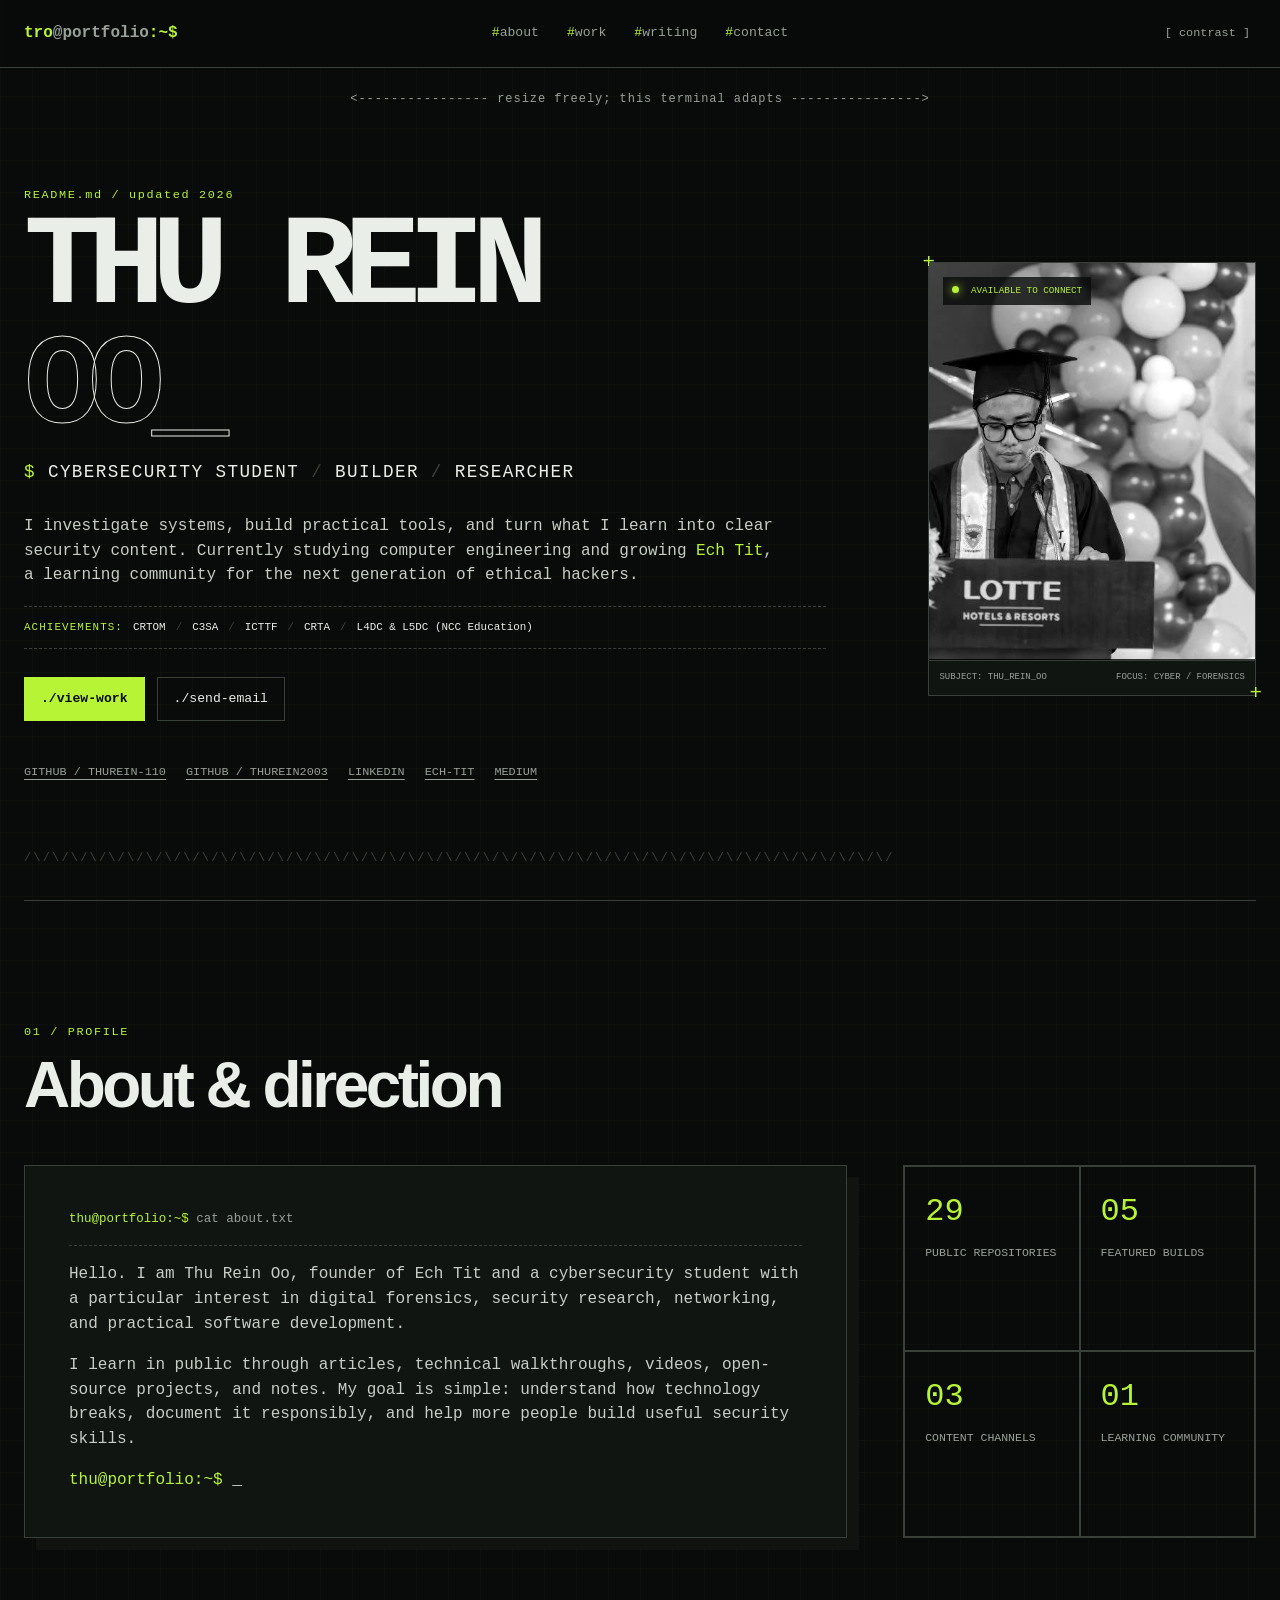
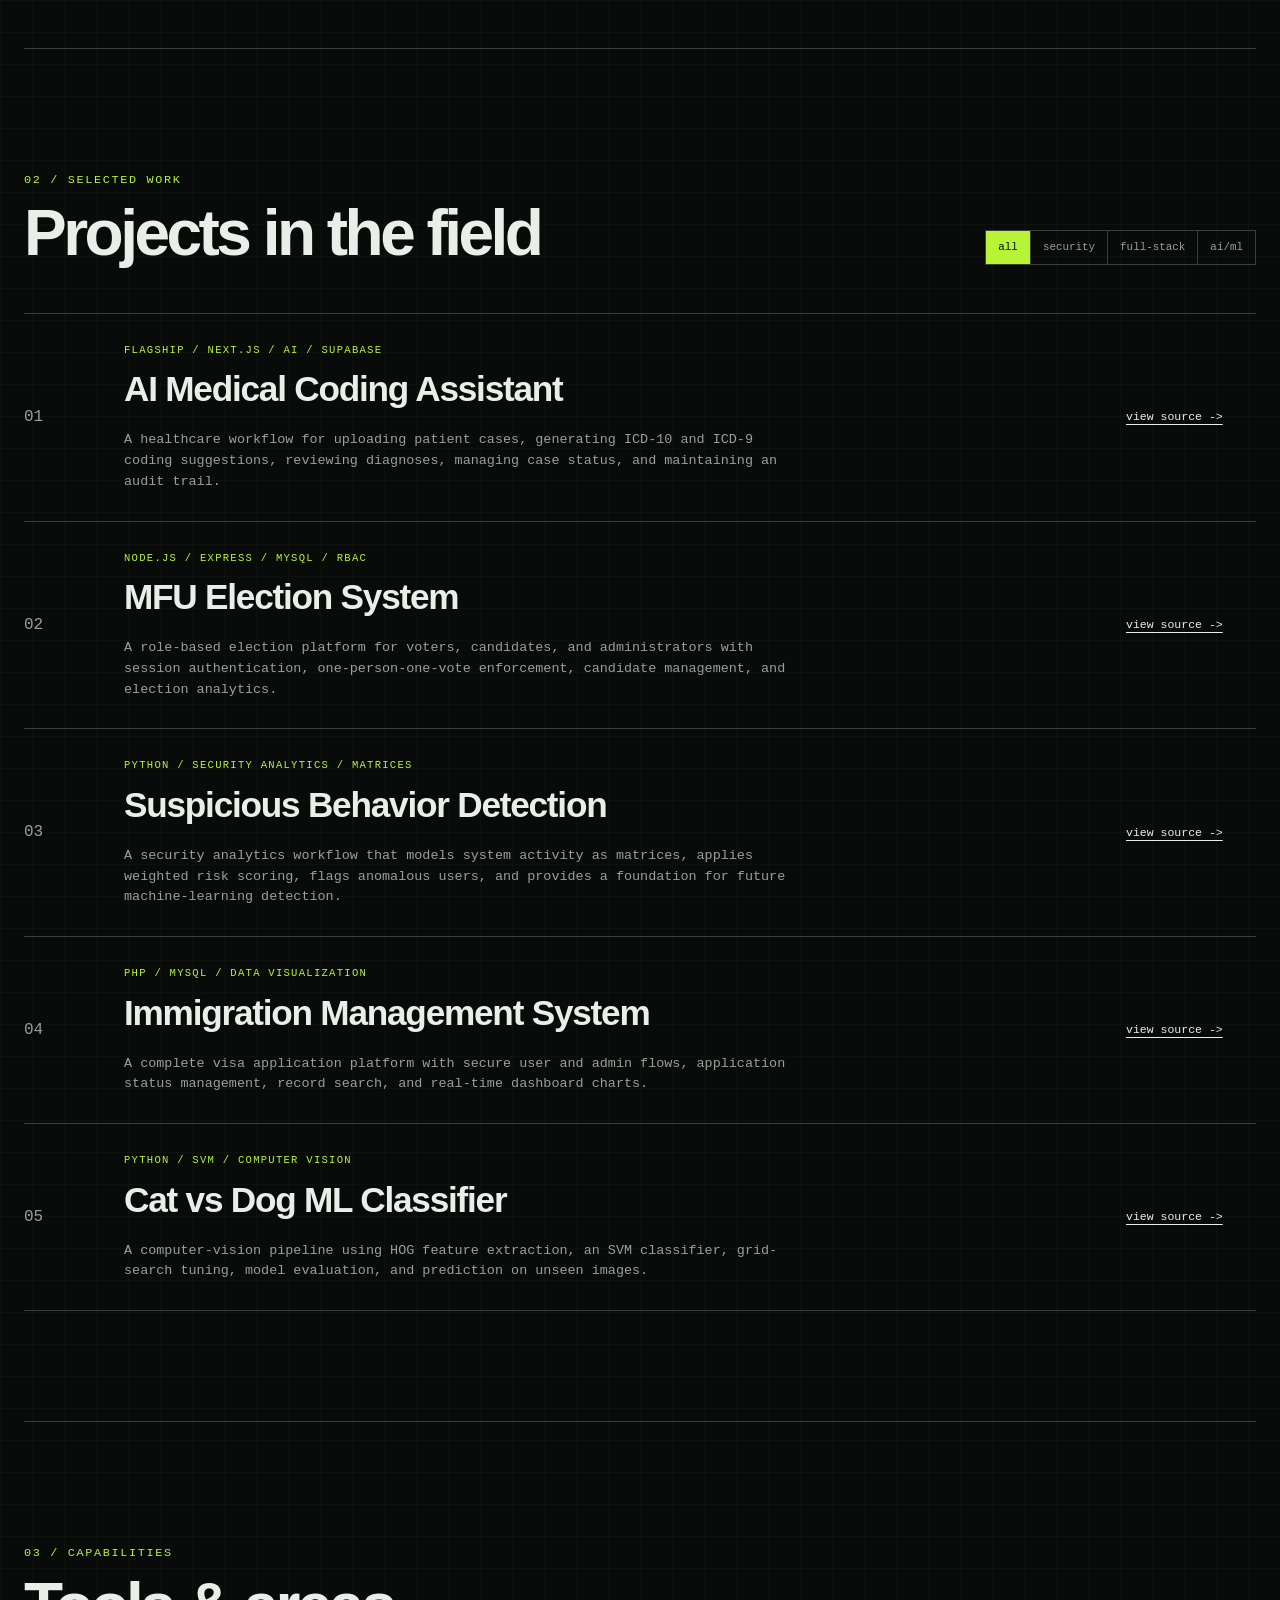
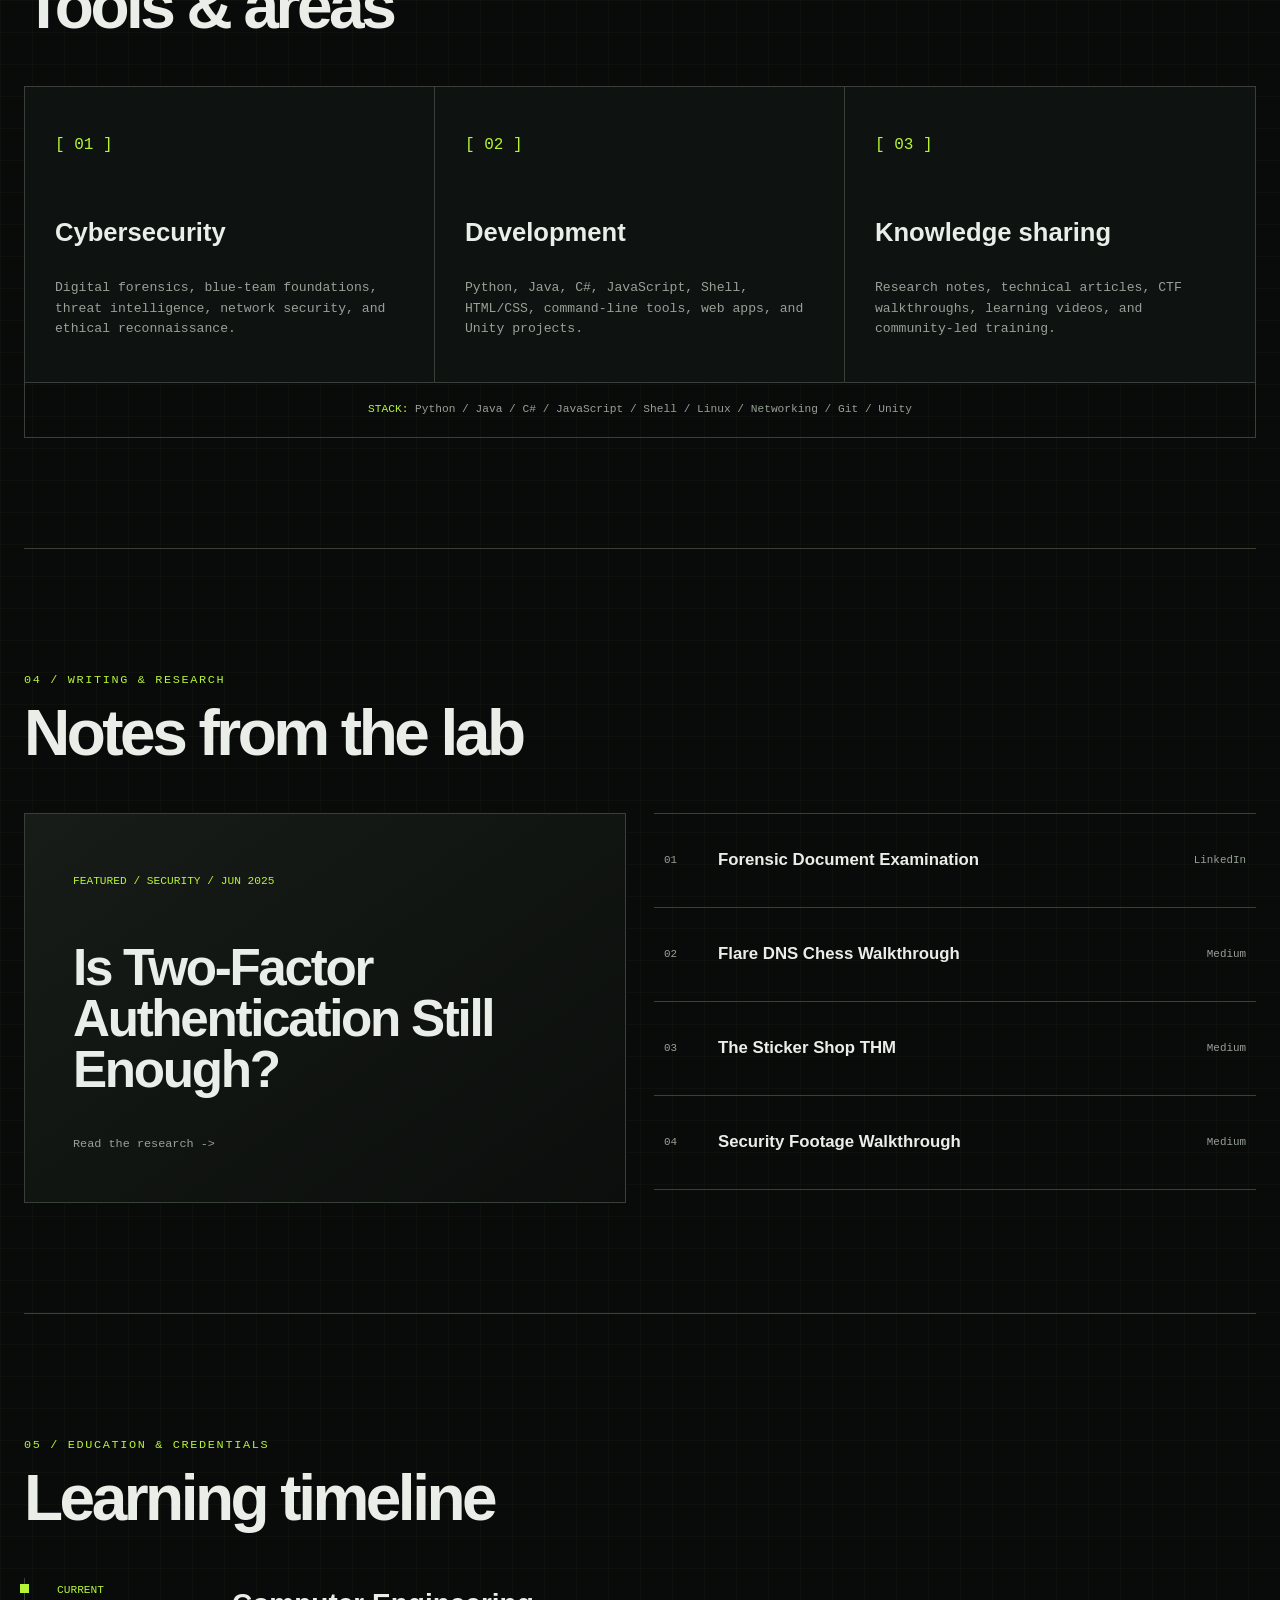
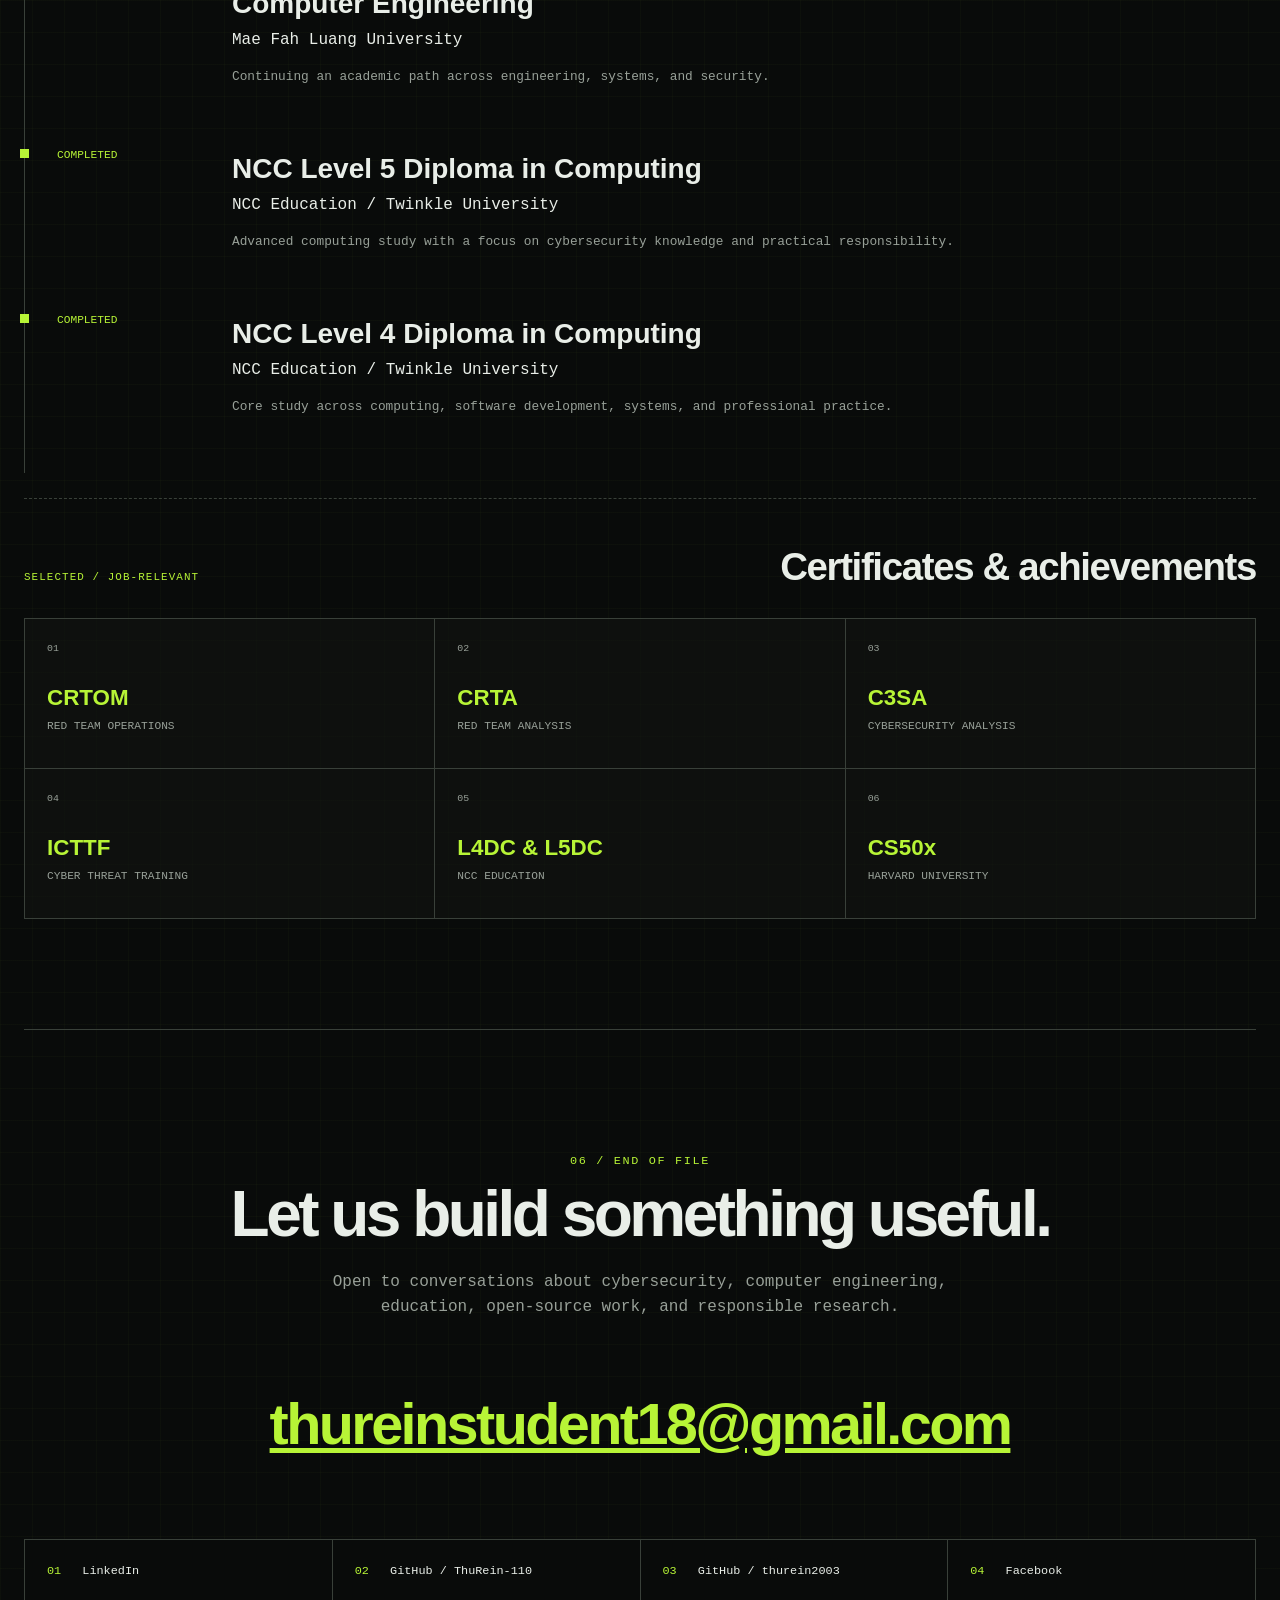
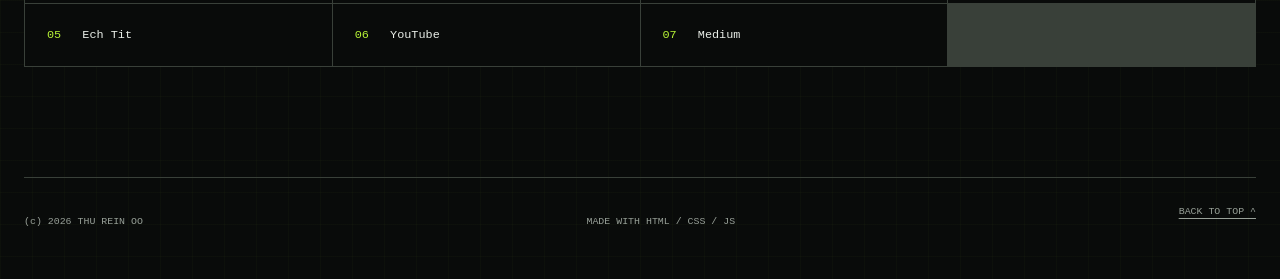
==== commit 1e919fdf: "Use local img portrait photo" ====
--- a/index.html
+++ b/index.html
@@ -54,7 +54,7 @@
 
         <figure class="portrait-frame">
           <div class="portrait-status"><span class="status-dot"></span> AVAILABLE TO CONNECT</div>
-          <img src="assets/thu-rein-oo.png" alt="Portrait of Thu Rein Oo">
+          <img src="img/485306894_638603555700182_6332529913527432435_n.jpeg" alt="Portrait of Thu Rein Oo">
           <figcaption>
             <span>SUBJECT: THU_REIN_OO</span>
             <span>FOCUS: CYBER / FORENSICS</span>
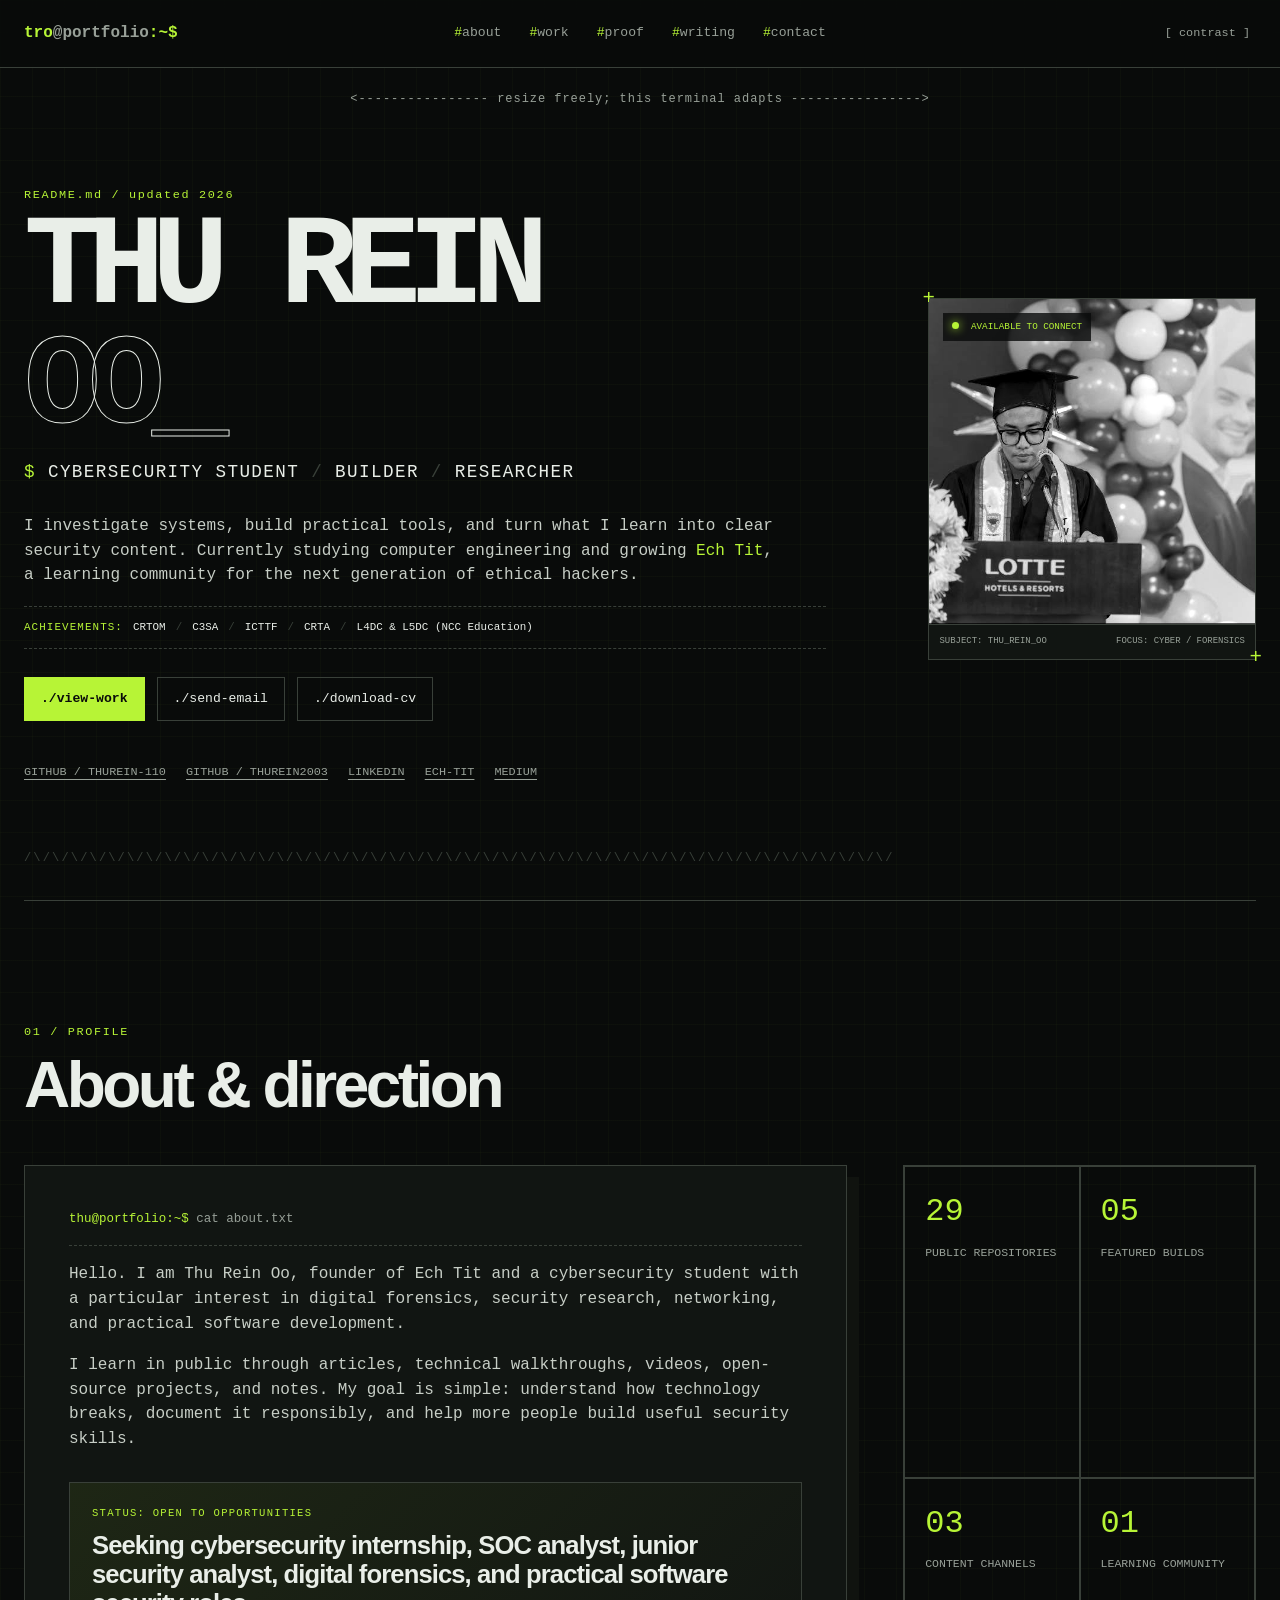
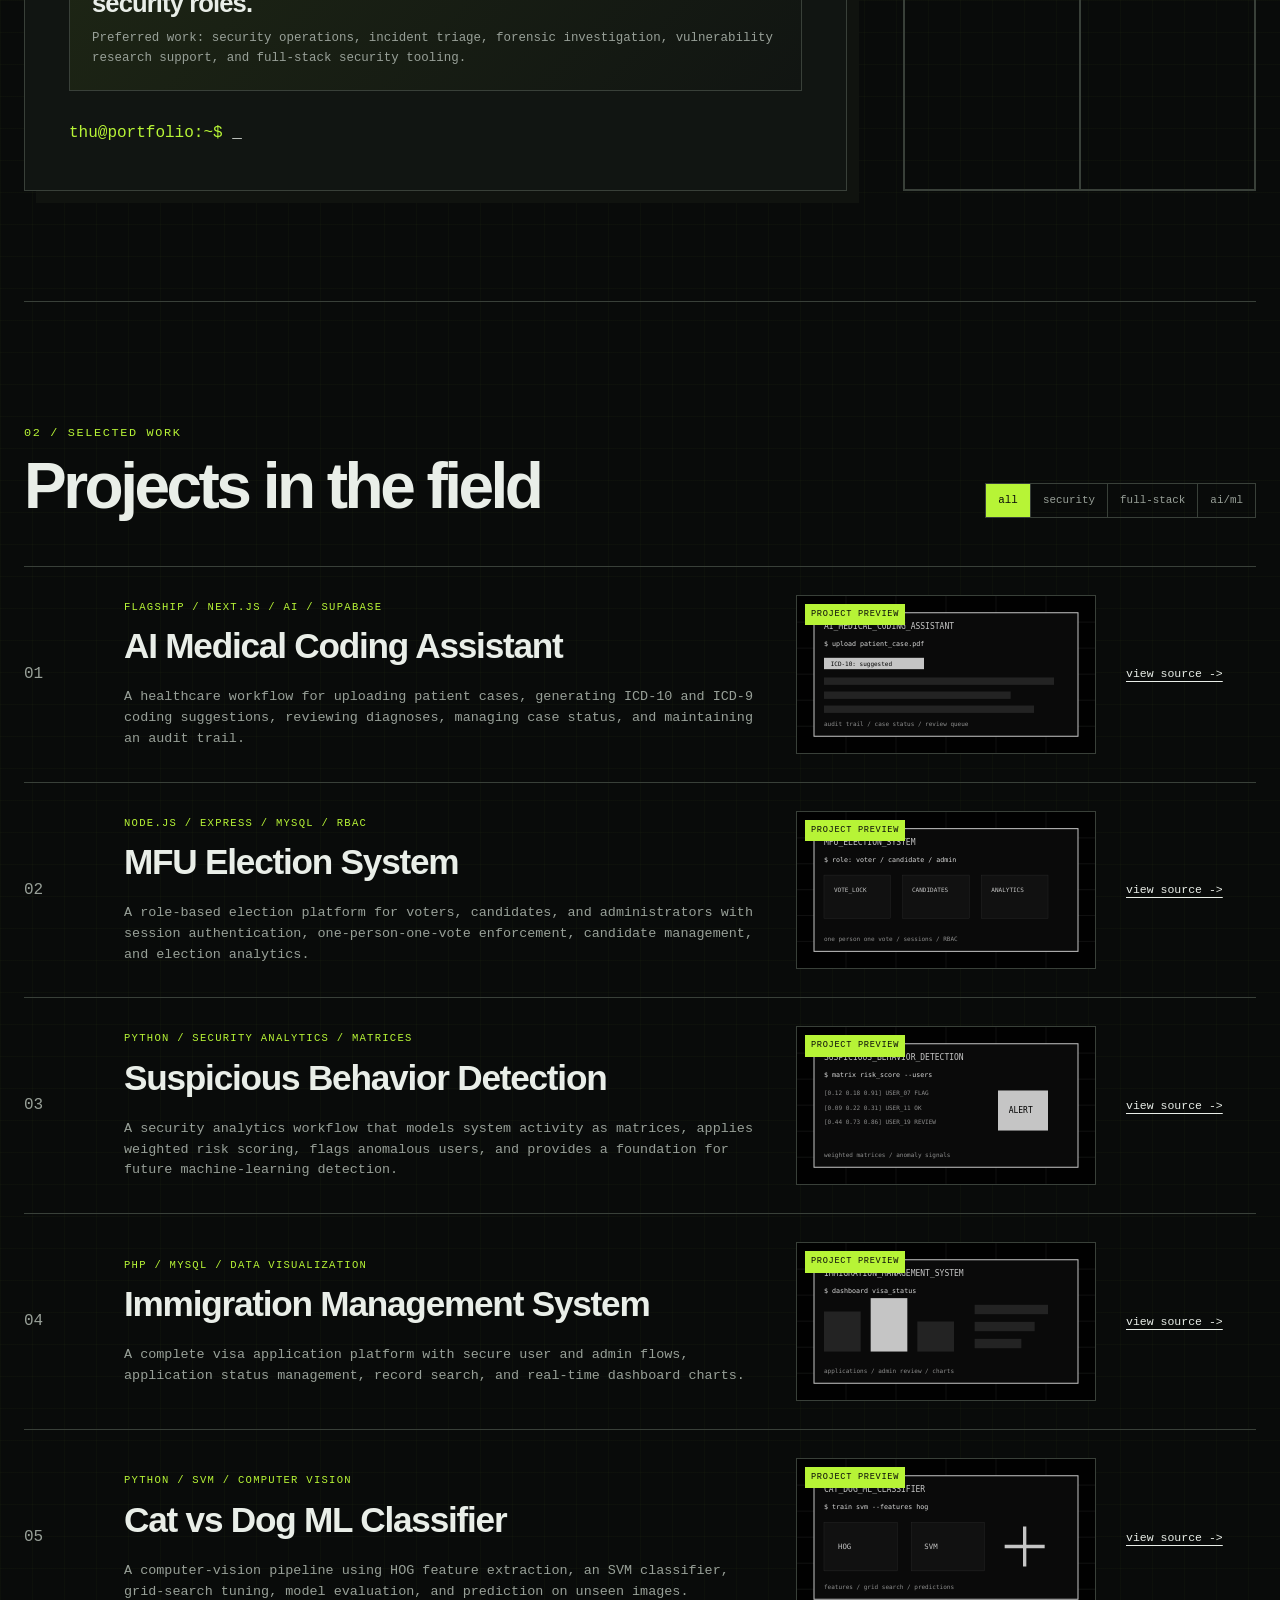
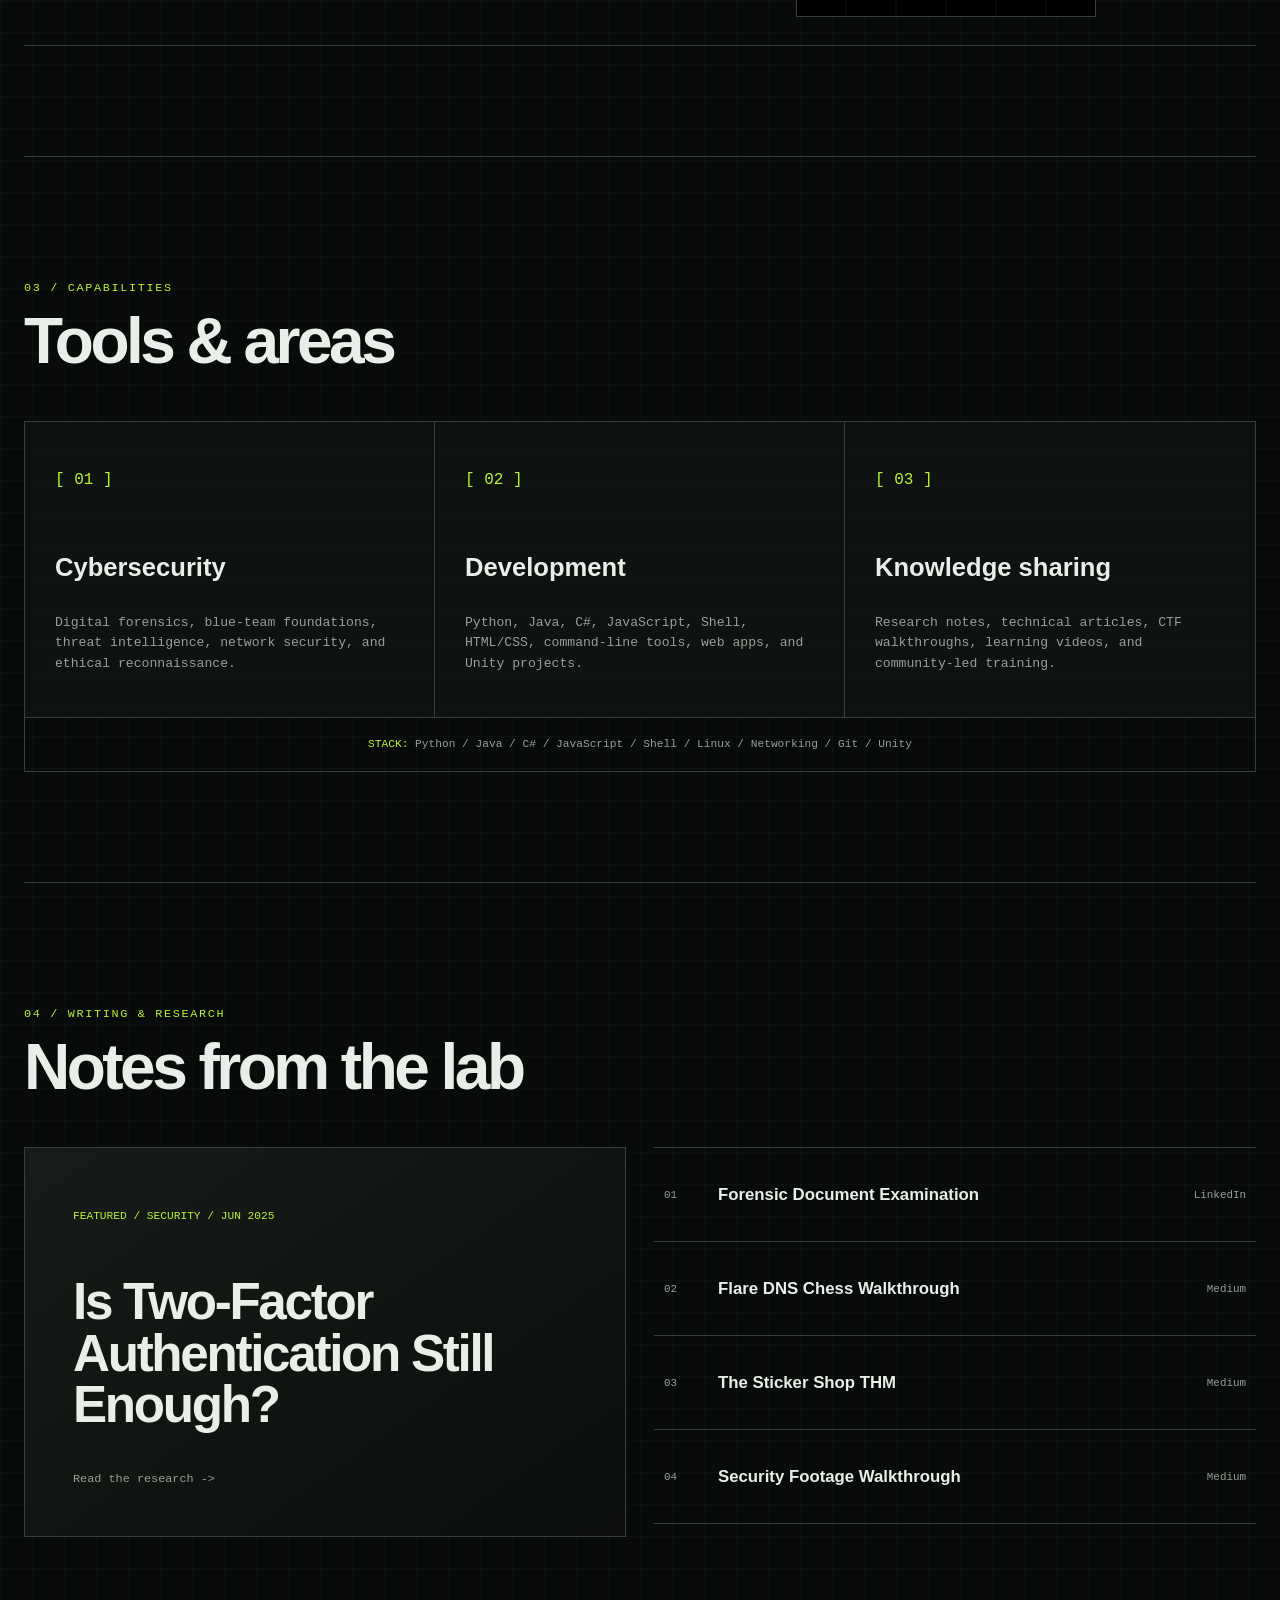
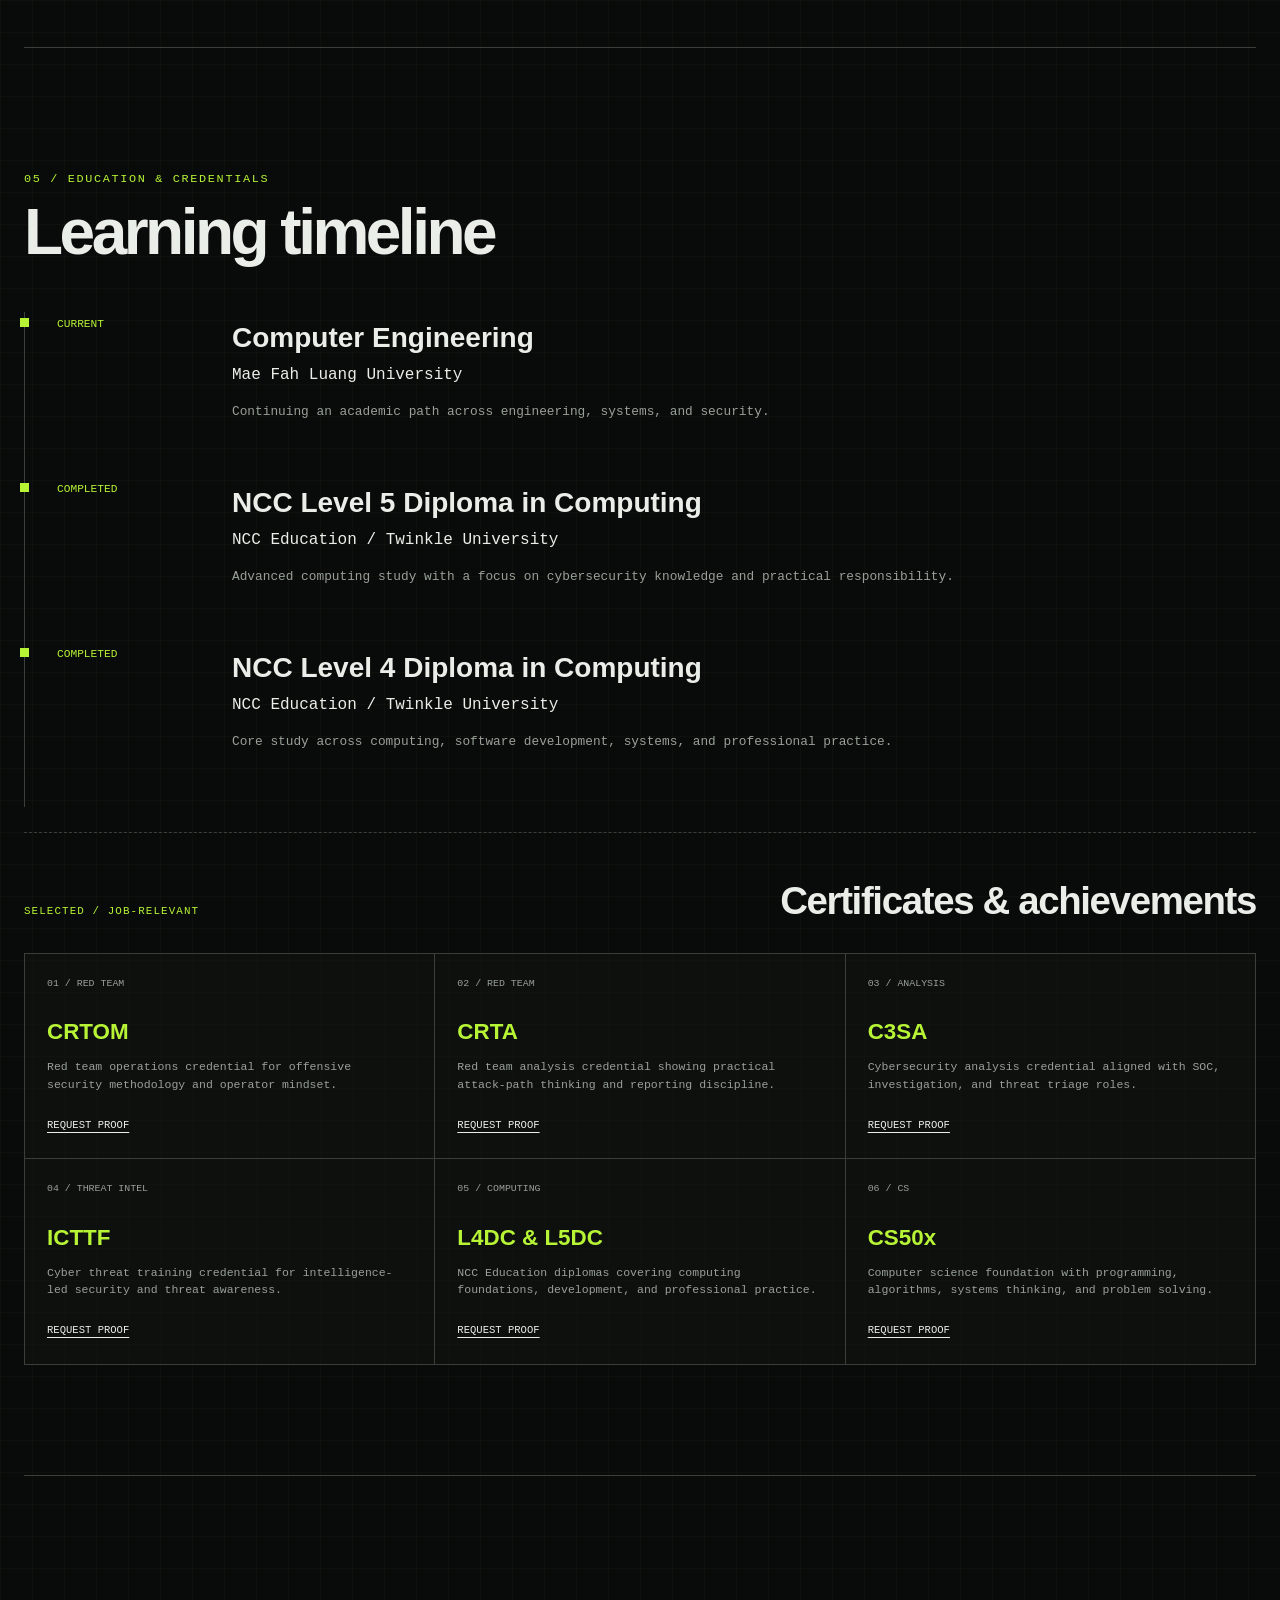
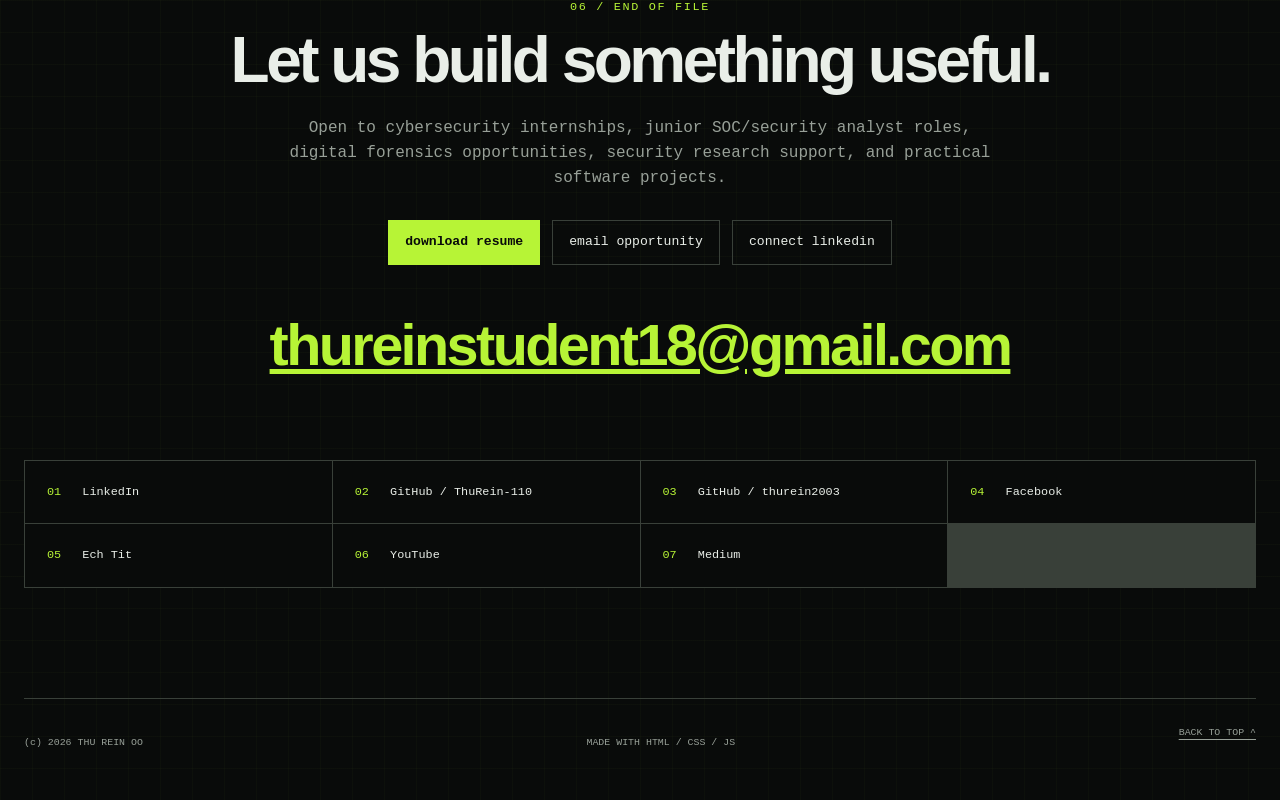
==== commit db24dfcb: "Add resume and portfolio proof sections" ====
--- a/index.html
+++ b/index.html
@@ -5,6 +5,15 @@
   <meta name="viewport" content="width=device-width, initial-scale=1.0">
   <meta name="description" content="Thu Rein Oo - cybersecurity student, builder, researcher, and founder of Ech Tit.">
   <meta name="theme-color" content="#090b0a">
+  <meta property="og:type" content="website">
+  <meta property="og:title" content="Thu Rein Oo // Cybersecurity Portfolio">
+  <meta property="og:description" content="Cybersecurity student, builder, researcher, and founder of Ech Tit.">
+  <meta property="og:url" content="https://portfolio-thurein-oos-projects.vercel.app/">
+  <meta property="og:image" content="https://portfolio-thurein-oos-projects.vercel.app/img/485306894_638603555700182_6332529913527432435_n.jpeg">
+  <meta name="twitter:card" content="summary_large_image">
+  <meta name="twitter:title" content="Thu Rein Oo // Cybersecurity Portfolio">
+  <meta name="twitter:description" content="Cybersecurity student, builder, researcher, and founder of Ech Tit.">
+  <meta name="twitter:image" content="https://portfolio-thurein-oos-projects.vercel.app/img/485306894_638603555700182_6332529913527432435_n.jpeg">
   <link rel="icon" href="data:image/svg+xml,%3Csvg xmlns='http://www.w3.org/2000/svg' viewBox='0 0 64 64'%3E%3Crect width='64' height='64' fill='%23090b0a'/%3E%3Cpath d='M14 16h36v8H36v24h-8V24H14z' fill='%23b7f436'/%3E%3C/svg%3E">
   <title>Thu Rein Oo // Cybersecurity Portfolio</title>
   <link rel="stylesheet" href="styles.css">
@@ -17,6 +26,7 @@
     <nav aria-label="Primary navigation">
       <a href="#about">about</a>
       <a href="#work">work</a>
+      <a href="#proof">proof</a>
       <a href="#writing">writing</a>
       <a href="#contact">contact</a>
     </nav>
@@ -42,6 +52,7 @@
           <div class="hero-actions">
             <a class="button primary" href="#work">./view-work</a>
             <a class="button" href="mailto:thureinstudent18@gmail.com">./send-email</a>
+            <a class="button" href="resume/thu-rein-oo-resume.pdf" download>./download-cv</a>
           </div>
           <ul class="quick-links" aria-label="Social links">
             <li><a href="https://github.com/ThuRein-110" target="_blank" rel="noreferrer">github / ThuRein-110</a></li>
@@ -74,6 +85,11 @@
           <p><span class="prompt">thu@portfolio:~$</span> cat about.txt</p>
           <p>Hello. I am Thu Rein Oo, founder of Ech Tit and a cybersecurity student with a particular interest in digital forensics, security research, networking, and practical software development.</p>
           <p>I learn in public through articles, technical walkthroughs, videos, open-source projects, and notes. My goal is simple: understand how technology breaks, document it responsibly, and help more people build useful security skills.</p>
+          <div class="looking-card" aria-label="Current job target">
+            <p>STATUS: OPEN TO OPPORTUNITIES</p>
+            <strong>Seeking cybersecurity internship, SOC analyst, junior security analyst, digital forensics, and practical software security roles.</strong>
+            <span>Preferred work: security operations, incident triage, forensic investigation, vulnerability research support, and full-stack security tooling.</span>
+          </div>
           <p class="cursor-line"><span class="prompt">thu@portfolio:~$</span> <span class="blink">_</span></p>
         </div>
         <aside class="facts" aria-label="Quick facts">
@@ -103,26 +119,41 @@
         <article class="project" data-category="ai fullstack">
           <p class="project-no">01</p>
           <div><p class="project-meta">FLAGSHIP / NEXT.JS / AI / SUPABASE</p><h3>AI Medical Coding Assistant</h3><p>A healthcare workflow for uploading patient cases, generating ICD-10 and ICD-9 coding suggestions, reviewing diagnoses, managing case status, and maintaining an audit trail.</p></div>
+          <figure class="project-shot">
+            <img src="assets/project-ai-medical.svg" alt="Preview card for AI Medical Coding Assistant" loading="lazy">
+          </figure>
           <a href="https://github.com/ThuRein-110/Ai-Medical-Coding-Assistant" target="_blank" rel="noreferrer" aria-label="View AI Medical Coding Assistant on GitHub">view source -&gt;</a>
         </article>
         <article class="project" data-category="fullstack">
           <p class="project-no">02</p>
           <div><p class="project-meta">NODE.JS / EXPRESS / MYSQL / RBAC</p><h3>MFU Election System</h3><p>A role-based election platform for voters, candidates, and administrators with session authentication, one-person-one-vote enforcement, candidate management, and election analytics.</p></div>
+          <figure class="project-shot">
+            <img src="assets/project-mfu-election.svg" alt="Preview card for MFU Election System" loading="lazy">
+          </figure>
           <a href="https://github.com/ThuRein-110/SecondYearWebDev-Project-MFU-election-" target="_blank" rel="noreferrer" aria-label="View MFU Election System on GitHub">view source -&gt;</a>
         </article>
         <article class="project" data-category="security ai">
           <p class="project-no">03</p>
           <div><p class="project-meta">PYTHON / SECURITY ANALYTICS / MATRICES</p><h3>Suspicious Behavior Detection</h3><p>A security analytics workflow that models system activity as matrices, applies weighted risk scoring, flags anomalous users, and provides a foundation for future machine-learning detection.</p></div>
+          <figure class="project-shot">
+            <img src="assets/project-suspicious-behavior.svg" alt="Preview card for Suspicious Behavior Detection" loading="lazy">
+          </figure>
           <a href="https://github.com/ThuRein-110/Applying-Matrix-Operations-to-Detect-Suspicious-Behavior-in-Systems-Python-Based" target="_blank" rel="noreferrer" aria-label="View Suspicious Behavior Detection on GitHub">view source -&gt;</a>
         </article>
         <article class="project" data-category="fullstack">
           <p class="project-no">04</p>
           <div><p class="project-meta">PHP / MYSQL / DATA VISUALIZATION</p><h3>Immigration Management System</h3><p>A complete visa application platform with secure user and admin flows, application status management, record search, and real-time dashboard charts.</p></div>
+          <figure class="project-shot">
+            <img src="assets/project-immigration.svg" alt="Preview card for Immigration Management System" loading="lazy">
+          </figure>
           <a href="https://github.com/ThuRein-110/Database-Final-Project" target="_blank" rel="noreferrer" aria-label="View Immigration Management System on GitHub">view source -&gt;</a>
         </article>
         <article class="project" data-category="ai">
           <p class="project-no">05</p>
           <div><p class="project-meta">PYTHON / SVM / COMPUTER VISION</p><h3>Cat vs Dog ML Classifier</h3><p>A computer-vision pipeline using HOG feature extraction, an SVM classifier, grid-search tuning, model evaluation, and prediction on unseen images.</p></div>
+          <figure class="project-shot">
+            <img src="assets/project-cat-dog.svg" alt="Preview card for Cat vs Dog ML Classifier" loading="lazy">
+          </figure>
           <a href="https://github.com/ThuRein-110/Cat-Dog-classifying-with-MachineLearning" target="_blank" rel="noreferrer" aria-label="View Cat vs Dog ML Classifier on GitHub">view source -&gt;</a>
         </article>
       </div>
@@ -184,20 +215,25 @@
         <p>SELECTED / JOB-RELEVANT</p>
         <h3>Certificates &amp; achievements</h3>
       </div>
-      <div class="credential-grid" aria-label="Selected certificates and achievements">
-        <article><span>01</span><strong>CRTOM</strong><p>Red team operations</p></article>
-        <article><span>02</span><strong>CRTA</strong><p>Red team analysis</p></article>
-        <article><span>03</span><strong>C3SA</strong><p>Cybersecurity analysis</p></article>
-        <article><span>04</span><strong>ICTTF</strong><p>Cyber threat training</p></article>
-        <article><span>05</span><strong>L4DC &amp; L5DC</strong><p>NCC Education</p></article>
-        <article><span>06</span><strong>CS50x</strong><p>Harvard University</p></article>
+      <div class="credential-grid" id="proof" aria-label="Selected certificates and achievements">
+        <article><span>01 / RED TEAM</span><strong>CRTOM</strong><p>Red team operations credential for offensive security methodology and operator mindset.</p><a href="mailto:thureinstudent18@gmail.com?subject=Credential%20verification%20request%20-%20CRTOM">request proof</a></article>
+        <article><span>02 / RED TEAM</span><strong>CRTA</strong><p>Red team analysis credential showing practical attack-path thinking and reporting discipline.</p><a href="mailto:thureinstudent18@gmail.com?subject=Credential%20verification%20request%20-%20CRTA">request proof</a></article>
+        <article><span>03 / ANALYSIS</span><strong>C3SA</strong><p>Cybersecurity analysis credential aligned with SOC, investigation, and threat triage roles.</p><a href="mailto:thureinstudent18@gmail.com?subject=Credential%20verification%20request%20-%20C3SA">request proof</a></article>
+        <article><span>04 / THREAT INTEL</span><strong>ICTTF</strong><p>Cyber threat training credential for intelligence-led security and threat awareness.</p><a href="mailto:thureinstudent18@gmail.com?subject=Credential%20verification%20request%20-%20ICTTF">request proof</a></article>
+        <article><span>05 / COMPUTING</span><strong>L4DC &amp; L5DC</strong><p>NCC Education diplomas covering computing foundations, development, and professional practice.</p><a href="mailto:thureinstudent18@gmail.com?subject=Credential%20verification%20request%20-%20NCC%20Education">request proof</a></article>
+        <article><span>06 / CS</span><strong>CS50x</strong><p>Computer science foundation with programming, algorithms, systems thinking, and problem solving.</p><a href="mailto:thureinstudent18@gmail.com?subject=Credential%20verification%20request%20-%20CS50x">request proof</a></article>
       </div>
     </section>
 
     <section class="contact section" id="contact">
       <p class="eyebrow">06 / END OF FILE</p>
       <h2>Let us build something useful.</h2>
-      <p>Open to conversations about cybersecurity, computer engineering, education, open-source work, and responsible research.</p>
+      <p>Open to cybersecurity internships, junior SOC/security analyst roles, digital forensics opportunities, security research support, and practical software projects.</p>
+      <div class="contact-actions" aria-label="Primary contact actions">
+        <a class="button primary" href="resume/thu-rein-oo-resume.pdf" download>download resume</a>
+        <a class="button" href="mailto:thureinstudent18@gmail.com?subject=Portfolio%20opportunity%20for%20Thu%20Rein%20Oo">email opportunity</a>
+        <a class="button" href="https://www.linkedin.com/in/thureinoo2003/" target="_blank" rel="noreferrer">connect linkedin</a>
+      </div>
       <a class="big-email" href="mailto:thureinstudent18@gmail.com">thureinstudent18@gmail.com</a>
       <div class="social-directory">
         <a href="https://www.linkedin.com/in/thureinoo2003/" target="_blank" rel="noreferrer"><span>01</span> LinkedIn</a>
--- a/styles.css
+++ b/styles.css
@@ -84,7 +84,7 @@
 .portrait-frame::before, .portrait-frame::after { position: absolute; color: var(--accent); font-size: 1.3rem; line-height: 1; }
 .portrait-frame::before { content: "+"; top: -10px; left: -7px; }
 .portrait-frame::after { content: "+"; bottom: -10px; right: -7px; }
-.portrait-frame img { display: block; width: 100%; aspect-ratio: .82; object-fit: cover; object-position: 48% 20%; filter: grayscale(1) contrast(1.1); background: radial-gradient(circle, #283125, #0b0d0c 65%); }
+.portrait-frame img { display: block; width: 100%; aspect-ratio: 1 / 1; object-fit: contain; filter: grayscale(1) contrast(1.1); background: radial-gradient(circle, #283125, #0b0d0c 65%); }
 .portrait-status { position: absolute; z-index: 2; top: 14px; left: 14px; padding: 7px 9px; color: var(--accent); background: rgba(9,11,10,.8); font-size: .58rem; }
 .status-dot { display: inline-block; width: 7px; height: 7px; margin-right: 6px; border-radius: 50%; background: var(--accent); box-shadow: 0 0 10px var(--accent); }
 .portrait-frame figcaption { display: flex; justify-content: space-between; gap: 10px; padding: 10px; color: var(--muted); font-size: .56rem; border-top: 1px solid var(--line); }
@@ -96,6 +96,10 @@
 .terminal-block { padding: clamp(22px, 4vw, 44px); border: 1px solid var(--line); background: var(--surface); box-shadow: 12px 12px 0 #10130f; }
 .terminal-block > p:not(:first-child):not(:last-child) { max-width: 820px; color: #c7cec6; }
 .terminal-block > p:first-child { margin-top: 0; padding-bottom: 16px; border-bottom: 1px dashed var(--line); color: var(--muted); font-size: .78rem; }
+.looking-card { margin: 30px 0; padding: 22px; border: 1px solid var(--line); background: linear-gradient(135deg, rgba(183, 244, 54, .08), rgba(17, 21, 18, .95)); }
+.looking-card p { margin: 0 0 10px; color: var(--accent); font-size: .66rem; letter-spacing: .12em; }
+.looking-card strong { display: block; max-width: 780px; font-family: Arial, Helvetica, sans-serif; font-size: clamp(1.25rem, 2vw, 1.9rem); line-height: 1.12; letter-spacing: -.035em; }
+.looking-card span { display: block; max-width: 760px; margin-top: 12px; color: var(--muted); font-size: .78rem; }
 .cursor-line { margin-bottom: 0; }
 .blink { animation: blink 1.1s step-end infinite; }
 @keyframes blink { 50% { opacity: 0; } }
@@ -110,7 +114,7 @@
 .filter:last-child { border-right: 0; }
 .filter.active, .filter:hover { color: #090b0a; background: var(--accent); }
 .project-list { border-top: 1px solid var(--line); }
-.project { display: grid; grid-template-columns: 70px 1fr auto; gap: 30px; align-items: center; min-height: 168px; padding: 28px 0; border-bottom: 1px solid var(--line); transition: background .2s, opacity .2s; }
+.project { display: grid; grid-template-columns: 70px 1fr minmax(220px, 300px) auto; gap: 30px; align-items: center; min-height: 168px; padding: 28px 0; border-bottom: 1px solid var(--line); transition: background .2s, opacity .2s; }
 .project:hover { background: linear-gradient(90deg, transparent, var(--surface), transparent); }
 .project.hidden { display: none; }
 .project-no { color: var(--muted); }
@@ -119,6 +123,10 @@
 .project div > p:last-child { max-width: 680px; margin-bottom: 0; color: var(--muted); font-size: .84rem; }
 .project > a { min-width: 130px; color: var(--ink); font-size: .72rem; }
 .project > a:hover { color: var(--accent); }
+.project-shot { position: relative; margin: 0; border: 1px solid var(--line); background: #050605; overflow: hidden; }
+.project-shot::before { content: "project preview"; position: absolute; z-index: 1; top: 8px; left: 8px; padding: 4px 6px; color: #090b0a; background: var(--accent); font-size: .54rem; text-transform: uppercase; letter-spacing: .08em; }
+.project-shot img { display: block; width: 100%; aspect-ratio: 1.9 / 1; object-fit: cover; filter: grayscale(1) contrast(1.08); opacity: .88; }
+.project:hover .project-shot img { filter: grayscale(.2) contrast(1.05); opacity: 1; }
 
 .skills-section { position: relative; }
 .skills-grid { display: grid; grid-template-columns: repeat(3, 1fr); border: 1px solid var(--line); }
@@ -156,10 +164,13 @@
 .credential-grid article { min-height: 150px; padding: 22px; border-right: 1px solid var(--line); border-bottom: 1px solid var(--line); background: rgba(17, 21, 18, .6); }
 .credential-grid span { display: block; color: var(--muted); font-size: .62rem; }
 .credential-grid strong { display: block; margin-top: 24px; color: var(--accent); font-family: Arial, Helvetica, sans-serif; font-size: 1.4rem; }
-.credential-grid p { margin: 3px 0 0; color: var(--muted); font-size: .7rem; text-transform: uppercase; }
+.credential-grid p { margin: 8px 0 18px; color: var(--muted); font-size: .72rem; }
+.credential-grid a { display: inline-block; margin-top: auto; color: var(--ink); font-size: .66rem; text-transform: uppercase; }
+.credential-grid a:hover { color: var(--accent); }
 
 .contact { text-align: center; }
 .contact > p:not(.eyebrow) { max-width: 720px; margin: 24px auto; color: var(--muted); }
+.contact-actions { display: flex; justify-content: center; flex-wrap: wrap; gap: 12px; margin: 30px auto 0; }
 .big-email { display: inline-block; margin: 36px 0 70px; color: var(--accent); font-family: Arial, Helvetica, sans-serif; font-size: clamp(1.5rem, 4.5vw, 4rem); font-weight: 700; letter-spacing: -.045em; }
 .social-directory { display: grid; grid-template-columns: repeat(4, 1fr); gap: 1px; padding: 1px; background: var(--line); text-align: left; }
 .social-directory a { padding: 22px; background: var(--bg); text-decoration: none; font-size: .74rem; }
@@ -178,6 +189,8 @@
   .about-grid, .writing-grid { grid-template-columns: 1fr; }
   .skills-grid { grid-template-columns: 1fr; }
   .credential-grid { grid-template-columns: repeat(2, 1fr); }
+  .project { grid-template-columns: 54px 1fr; }
+  .project-shot, .project > a { grid-column: 2; }
   .skills-grid article { min-height: 230px; border-right: 0; border-bottom: 1px solid var(--line); }
   .skills-grid h3 { margin-top: 35px; }
 }
@@ -193,7 +206,7 @@
   .heading-row { display: block; }
   .filters { margin-top: 25px; width: fit-content; }
   .project { grid-template-columns: 38px 1fr; gap: 12px; }
-  .project > a { grid-column: 2; }
+  .project-shot, .project > a { grid-column: 2; }
   .facts { grid-template-columns: 1fr 1fr; }
   .facts div { min-height: 110px; padding: 14px; }
   .timeline article { grid-template-columns: 1fr; gap: 7px; padding-left: 24px; }
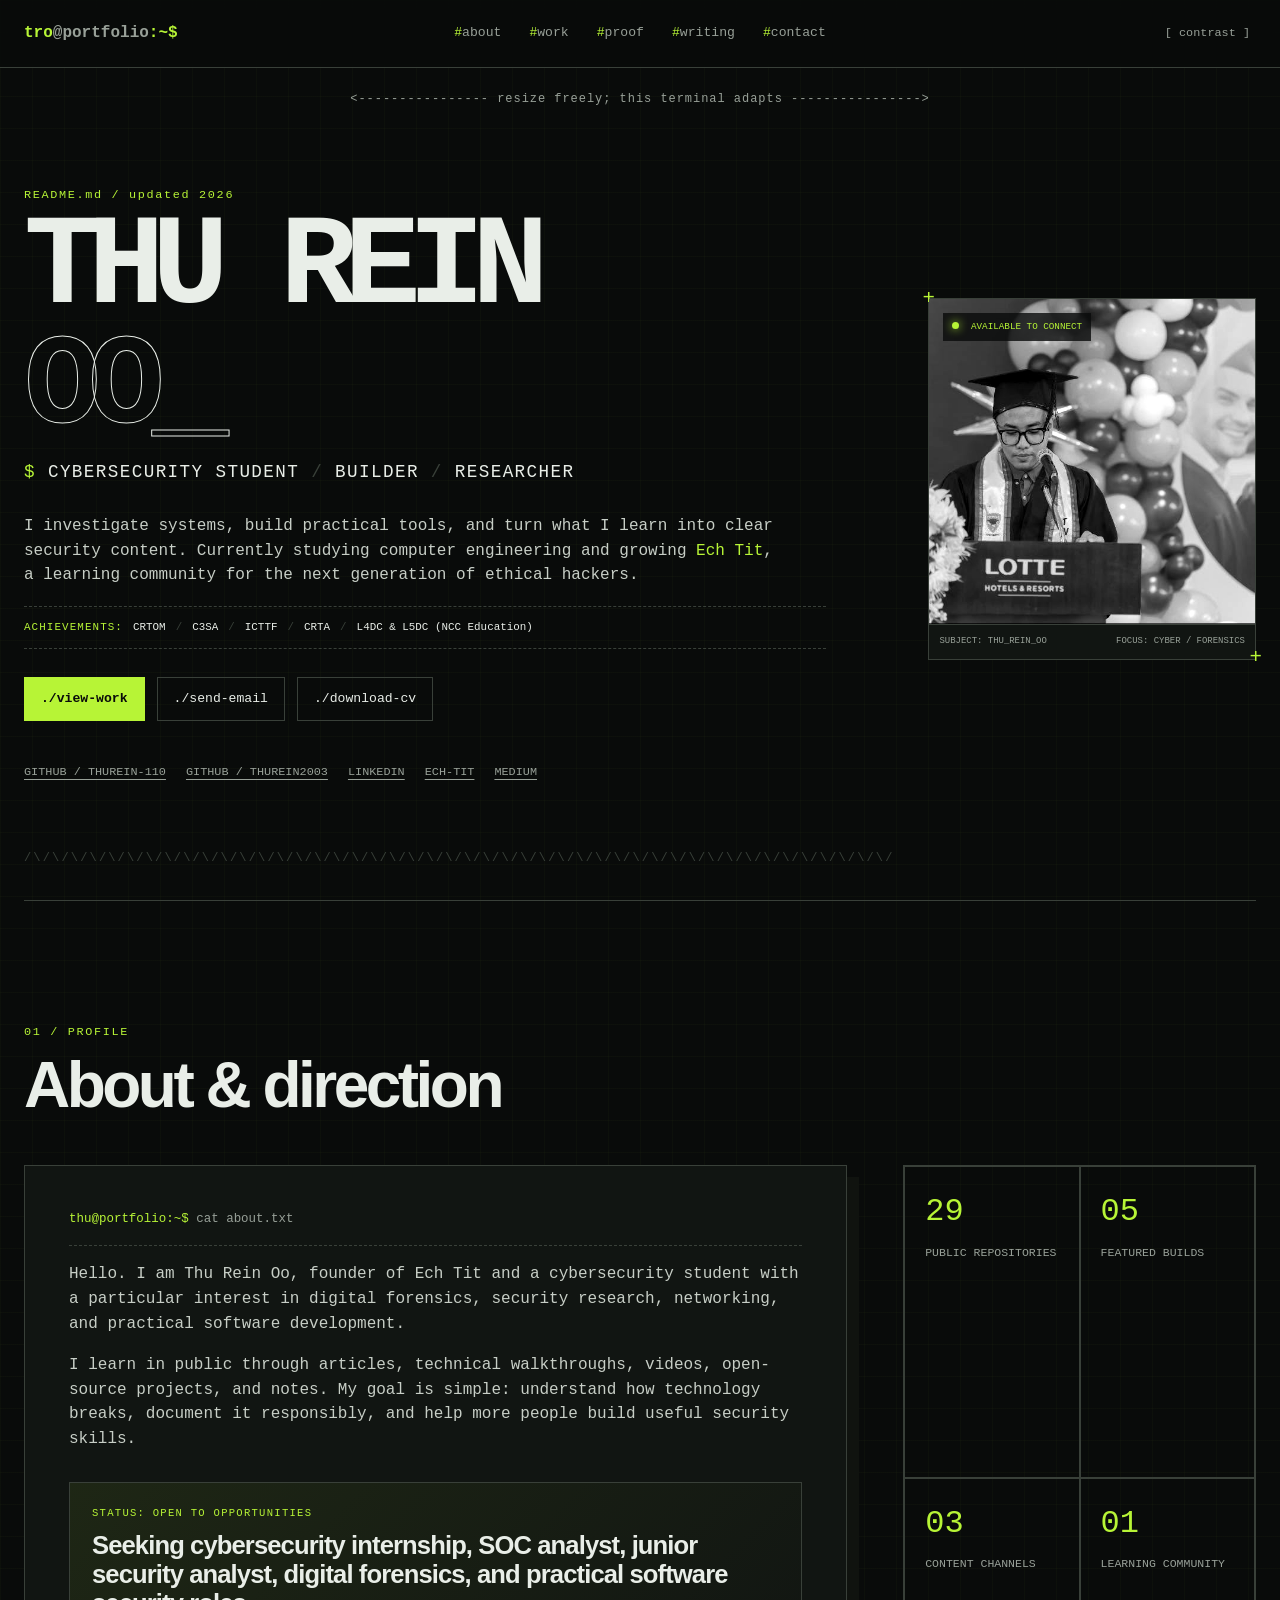
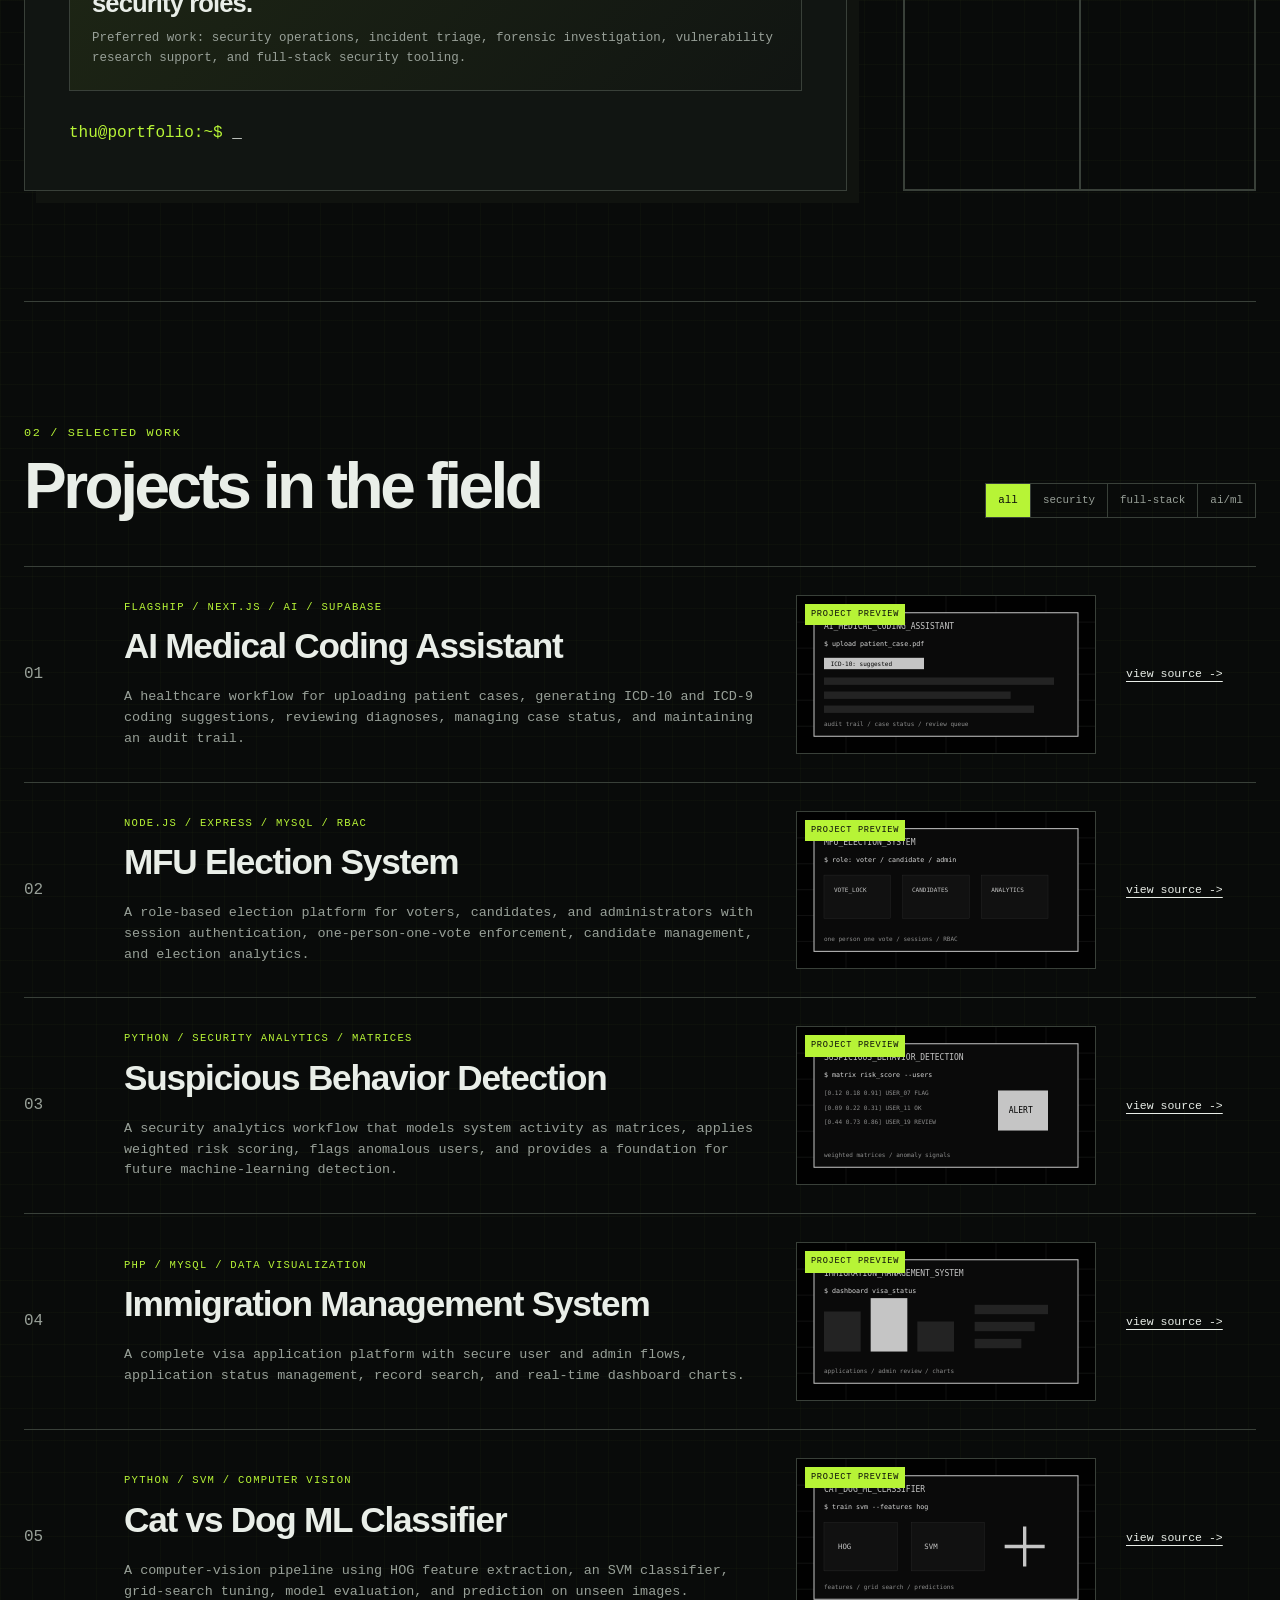
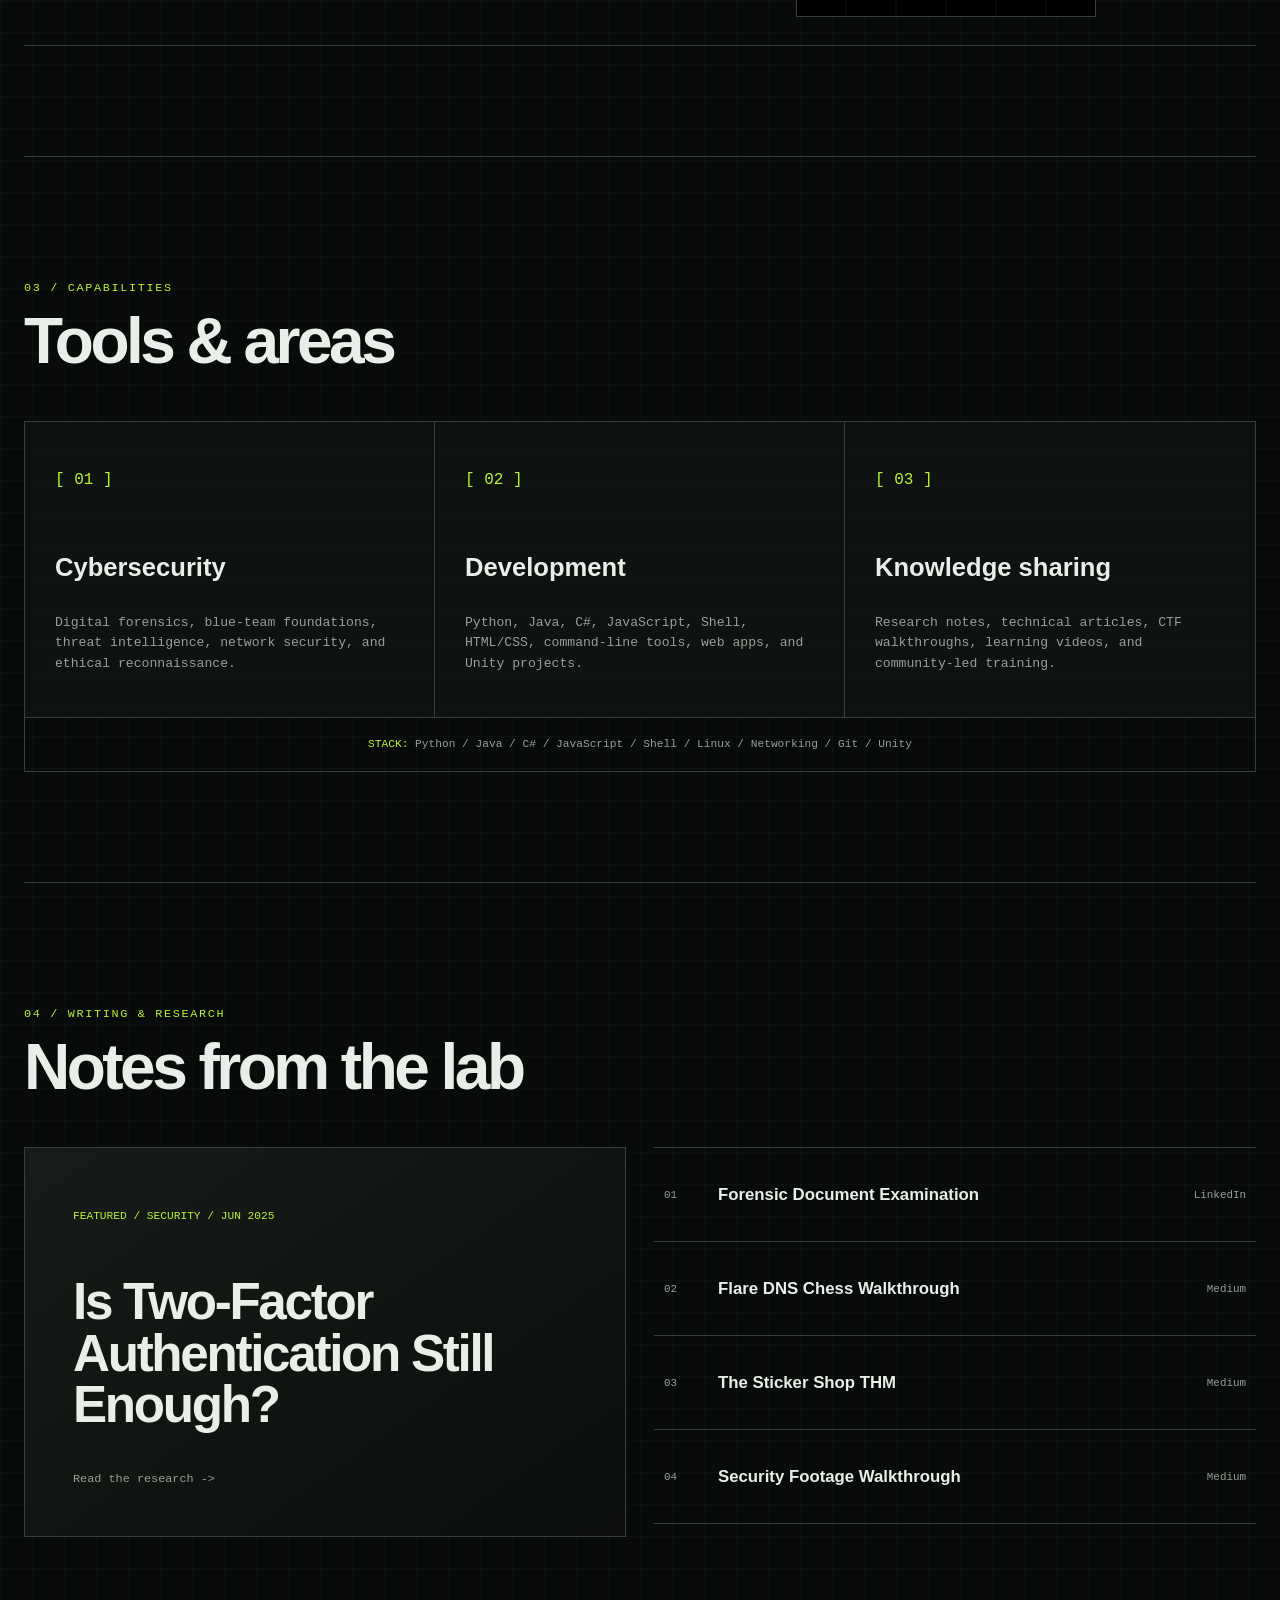
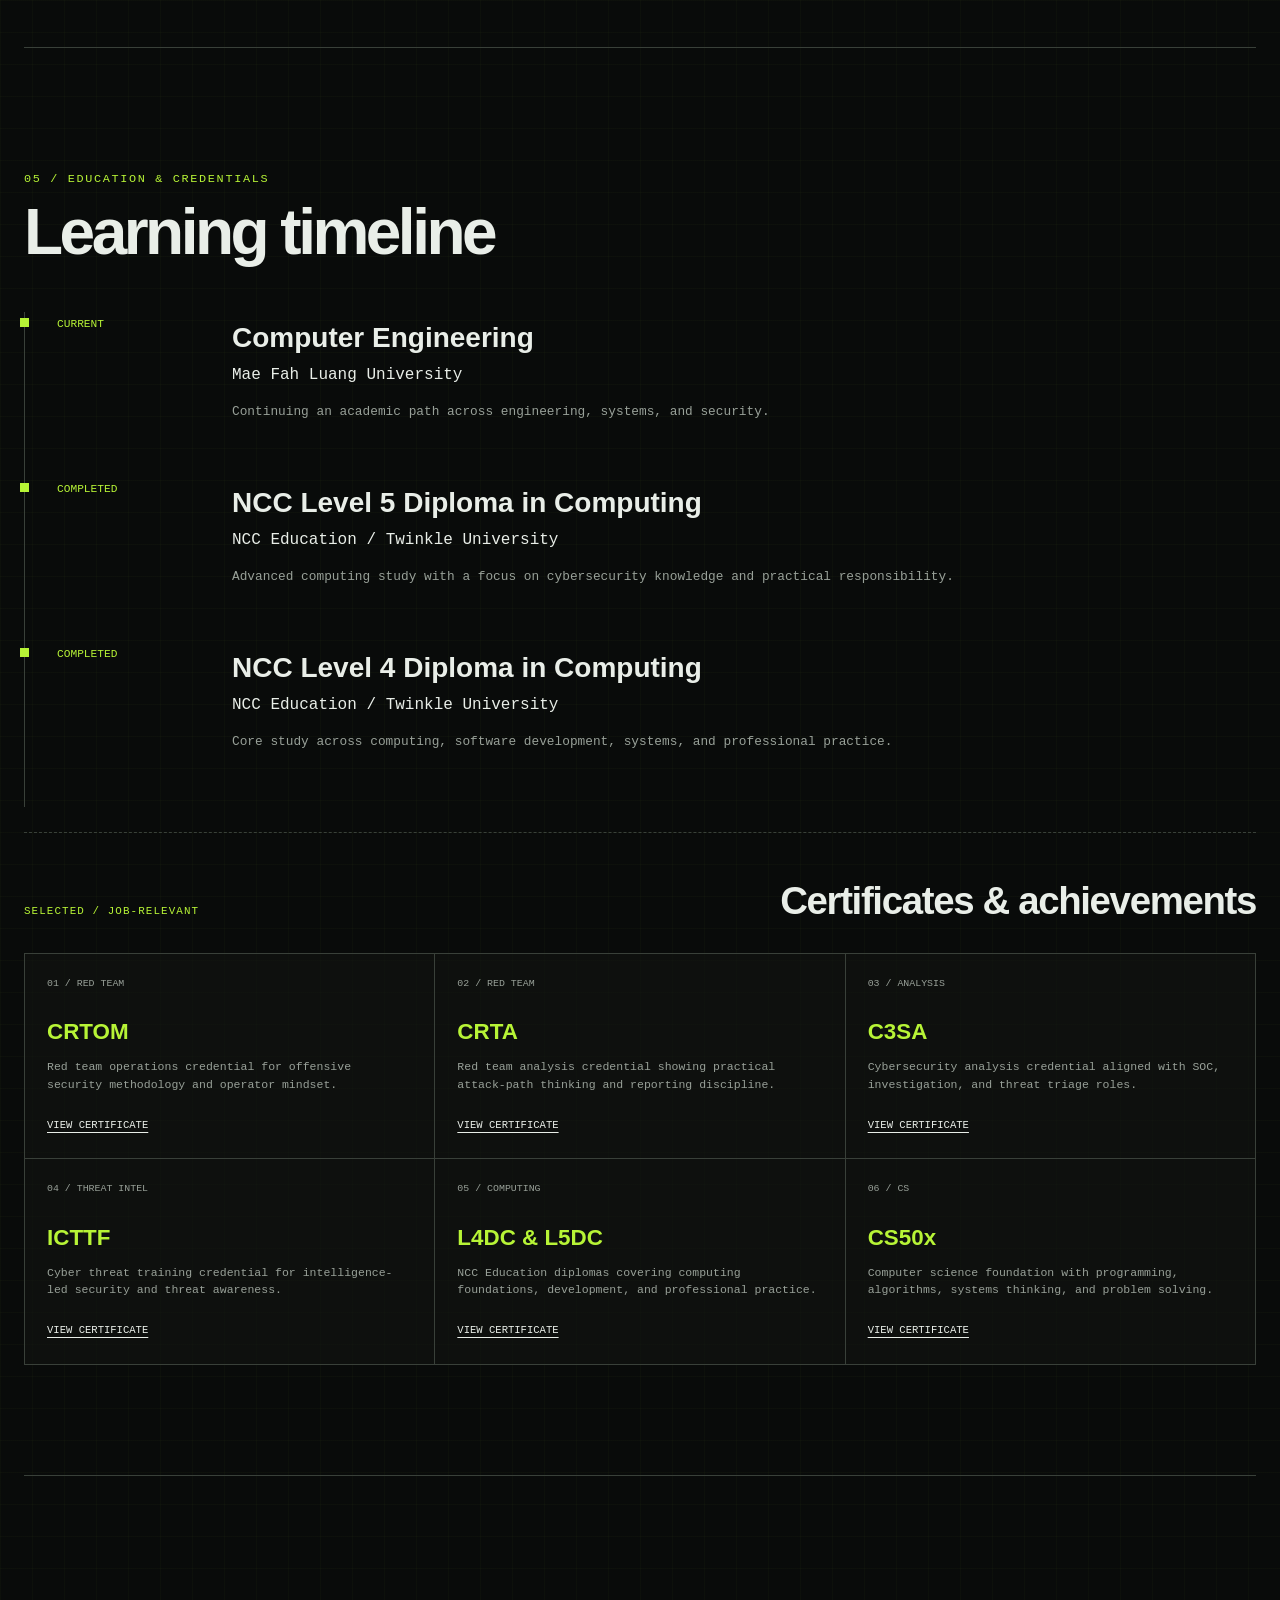
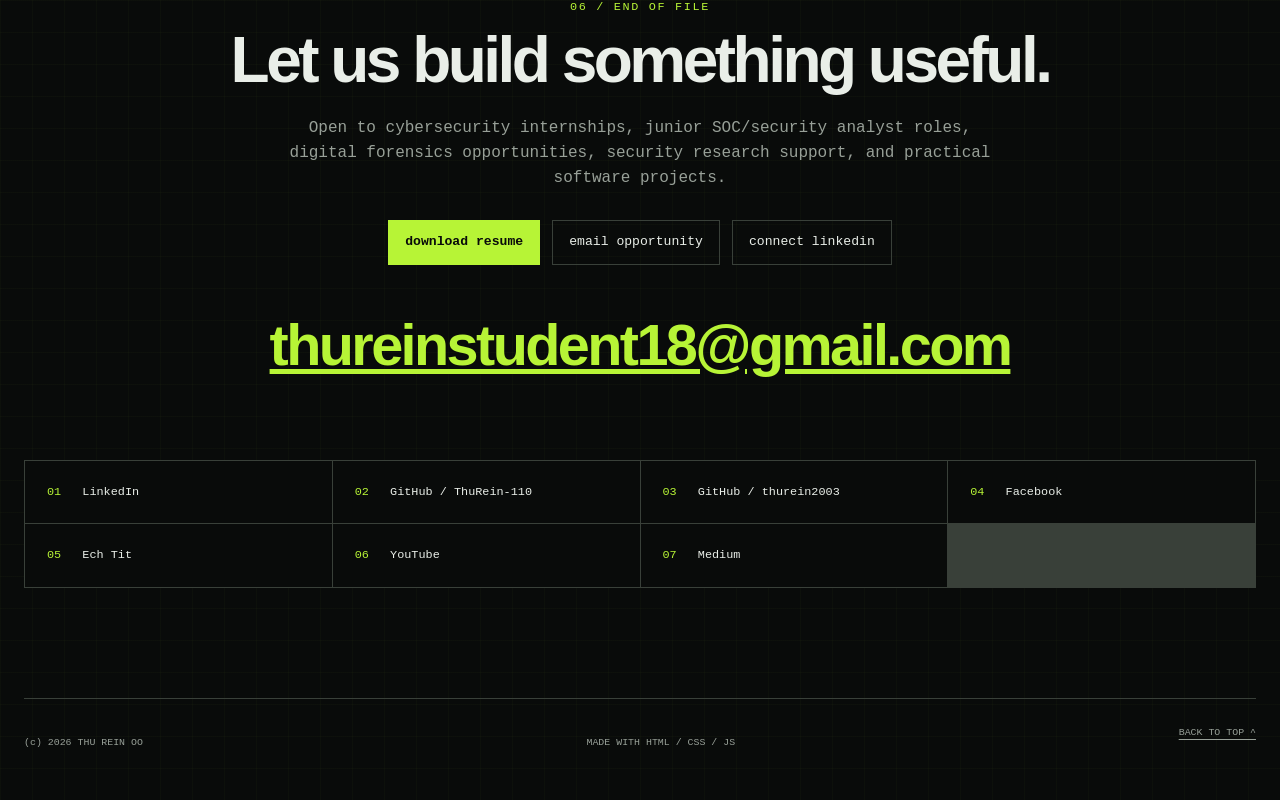
==== commit 47f8cc5a: "Link certificate cards to credentials" ====
--- a/index.html
+++ b/index.html
@@ -216,12 +216,12 @@
         <h3>Certificates &amp; achievements</h3>
       </div>
       <div class="credential-grid" id="proof" aria-label="Selected certificates and achievements">
-        <article><span>01 / RED TEAM</span><strong>CRTOM</strong><p>Red team operations credential for offensive security methodology and operator mindset.</p><a href="mailto:thureinstudent18@gmail.com?subject=Credential%20verification%20request%20-%20CRTOM">request proof</a></article>
-        <article><span>02 / RED TEAM</span><strong>CRTA</strong><p>Red team analysis credential showing practical attack-path thinking and reporting discipline.</p><a href="mailto:thureinstudent18@gmail.com?subject=Credential%20verification%20request%20-%20CRTA">request proof</a></article>
-        <article><span>03 / ANALYSIS</span><strong>C3SA</strong><p>Cybersecurity analysis credential aligned with SOC, investigation, and threat triage roles.</p><a href="mailto:thureinstudent18@gmail.com?subject=Credential%20verification%20request%20-%20C3SA">request proof</a></article>
-        <article><span>04 / THREAT INTEL</span><strong>ICTTF</strong><p>Cyber threat training credential for intelligence-led security and threat awareness.</p><a href="mailto:thureinstudent18@gmail.com?subject=Credential%20verification%20request%20-%20ICTTF">request proof</a></article>
-        <article><span>05 / COMPUTING</span><strong>L4DC &amp; L5DC</strong><p>NCC Education diplomas covering computing foundations, development, and professional practice.</p><a href="mailto:thureinstudent18@gmail.com?subject=Credential%20verification%20request%20-%20NCC%20Education">request proof</a></article>
-        <article><span>06 / CS</span><strong>CS50x</strong><p>Computer science foundation with programming, algorithms, systems thinking, and problem solving.</p><a href="mailto:thureinstudent18@gmail.com?subject=Credential%20verification%20request%20-%20CS50x">request proof</a></article>
+        <article><span>01 / RED TEAM</span><strong>CRTOM</strong><p>Red team operations credential for offensive security methodology and operator mindset.</p><a href="https://courses.redteamleaders.com/exam-completion/e2f2ae84c3c0caf1" target="_blank" rel="noreferrer">view certificate</a></article>
+        <article><span>02 / RED TEAM</span><strong>CRTA</strong><p>Red team analysis credential showing practical attack-path thinking and reporting discipline.</p><a href="https://labs.cyberwarfare.live/credential/achievement/690813f62dc1cc412983e712" target="_blank" rel="noreferrer">view certificate</a></article>
+        <article><span>03 / ANALYSIS</span><strong>C3SA</strong><p>Cybersecurity analysis credential aligned with SOC, investigation, and threat triage roles.</p><a href="https://www.linkedin.com/in/thu-rein-oo-088307248/details/certifications/" target="_blank" rel="noreferrer">view certificate</a></article>
+        <article><span>04 / THREAT INTEL</span><strong>ICTTF</strong><p>Cyber threat training credential for intelligence-led security and threat awareness.</p><a href="https://www.linkedin.com/in/thu-rein-oo-088307248/details/certifications/" target="_blank" rel="noreferrer">view certificate</a></article>
+        <article><span>05 / COMPUTING</span><strong>L4DC &amp; L5DC</strong><p>NCC Education diplomas covering computing foundations, development, and professional practice.</p><a href="https://www.linkedin.com/in/thu-rein-oo-088307248/details/certifications/" target="_blank" rel="noreferrer">view certificate</a></article>
+        <article><span>06 / CS</span><strong>CS50x</strong><p>Computer science foundation with programming, algorithms, systems thinking, and problem solving.</p><a href="https://www.linkedin.com/in/thu-rein-oo-088307248/details/certifications/" target="_blank" rel="noreferrer">view certificate</a></article>
       </div>
     </section>
 
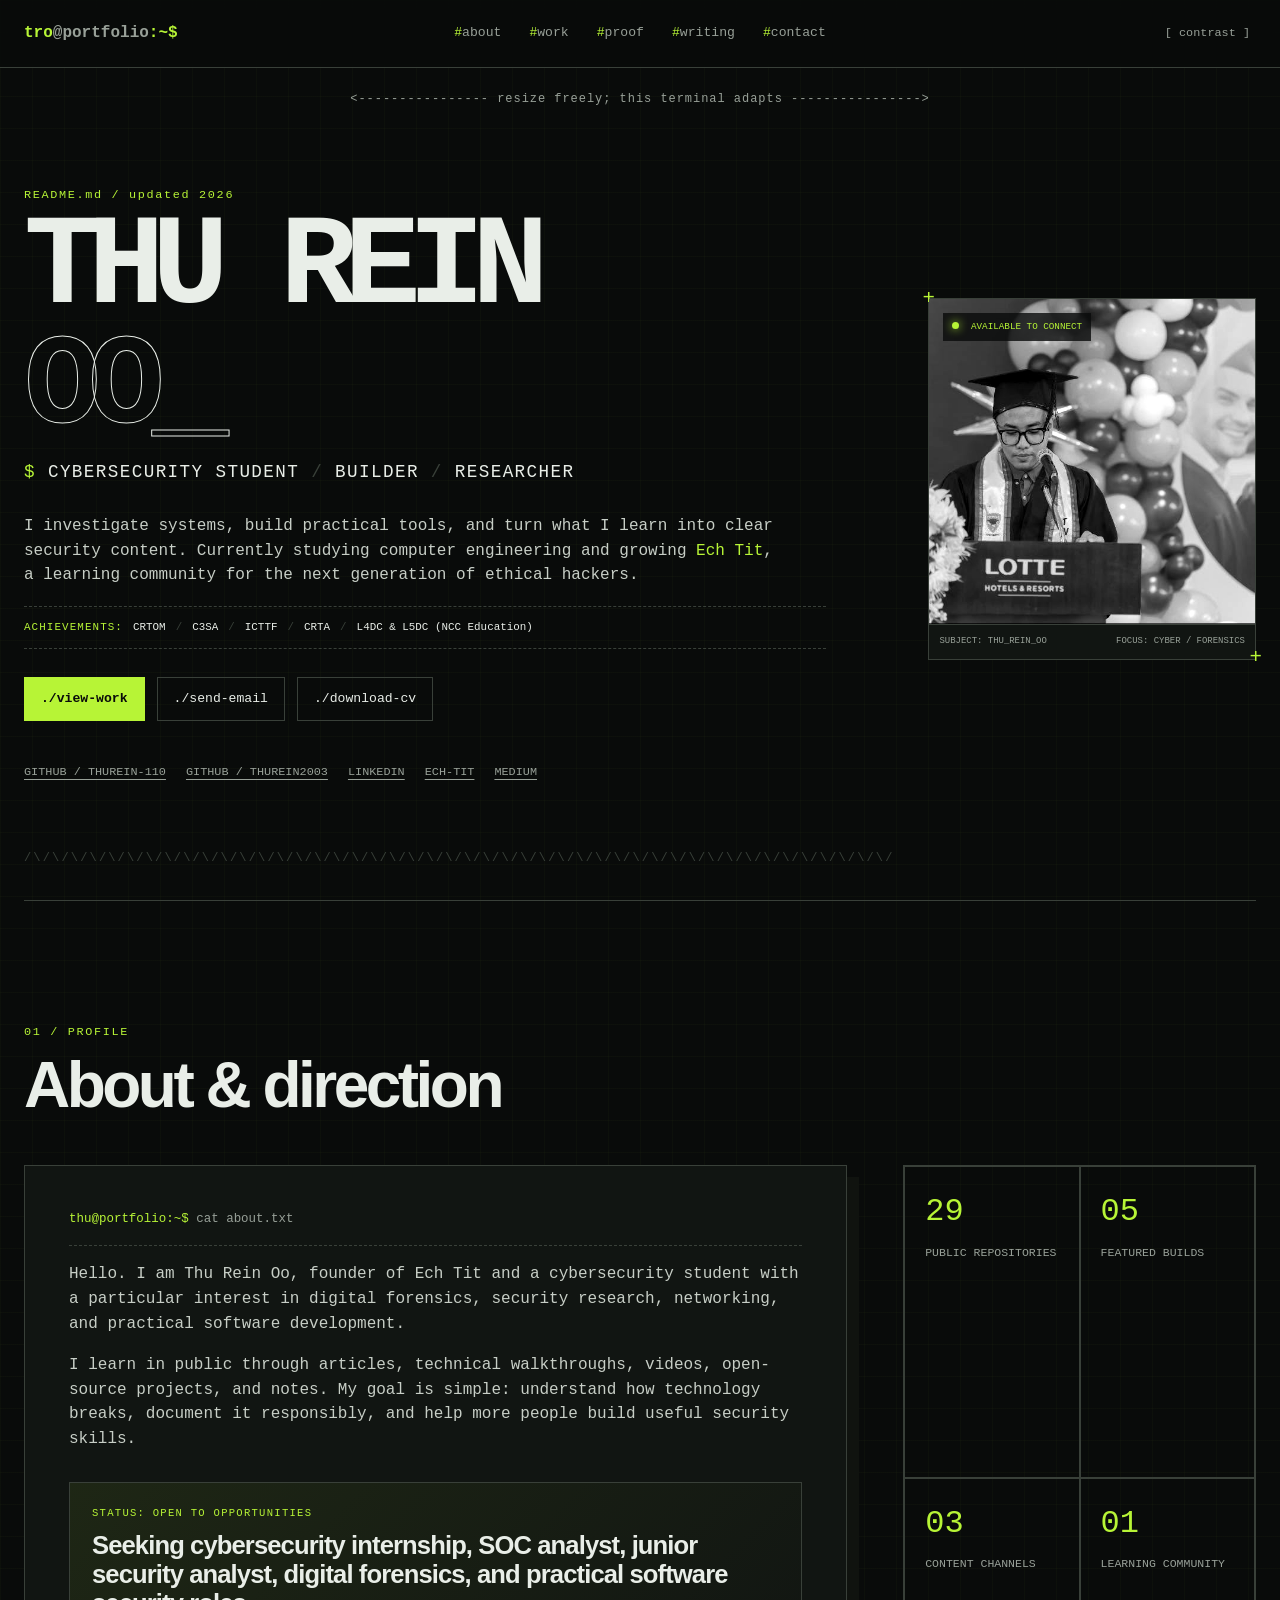
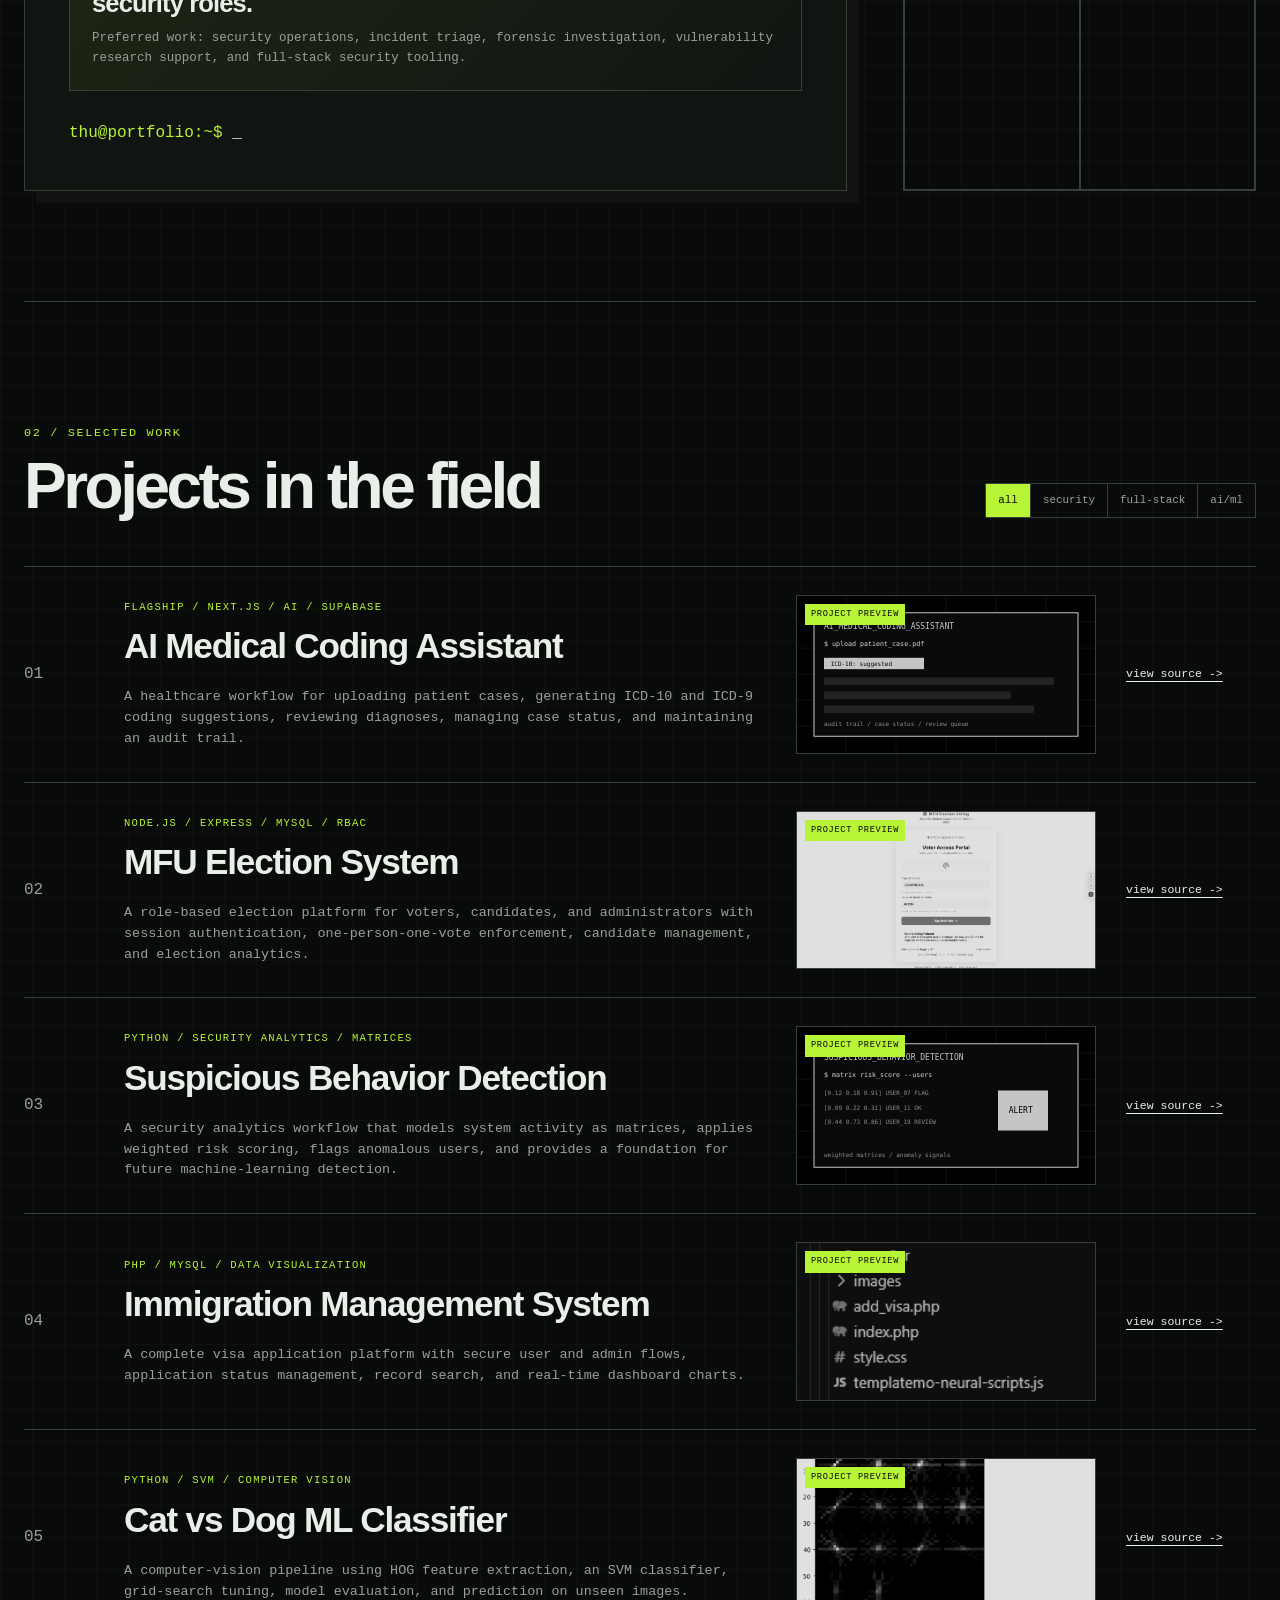
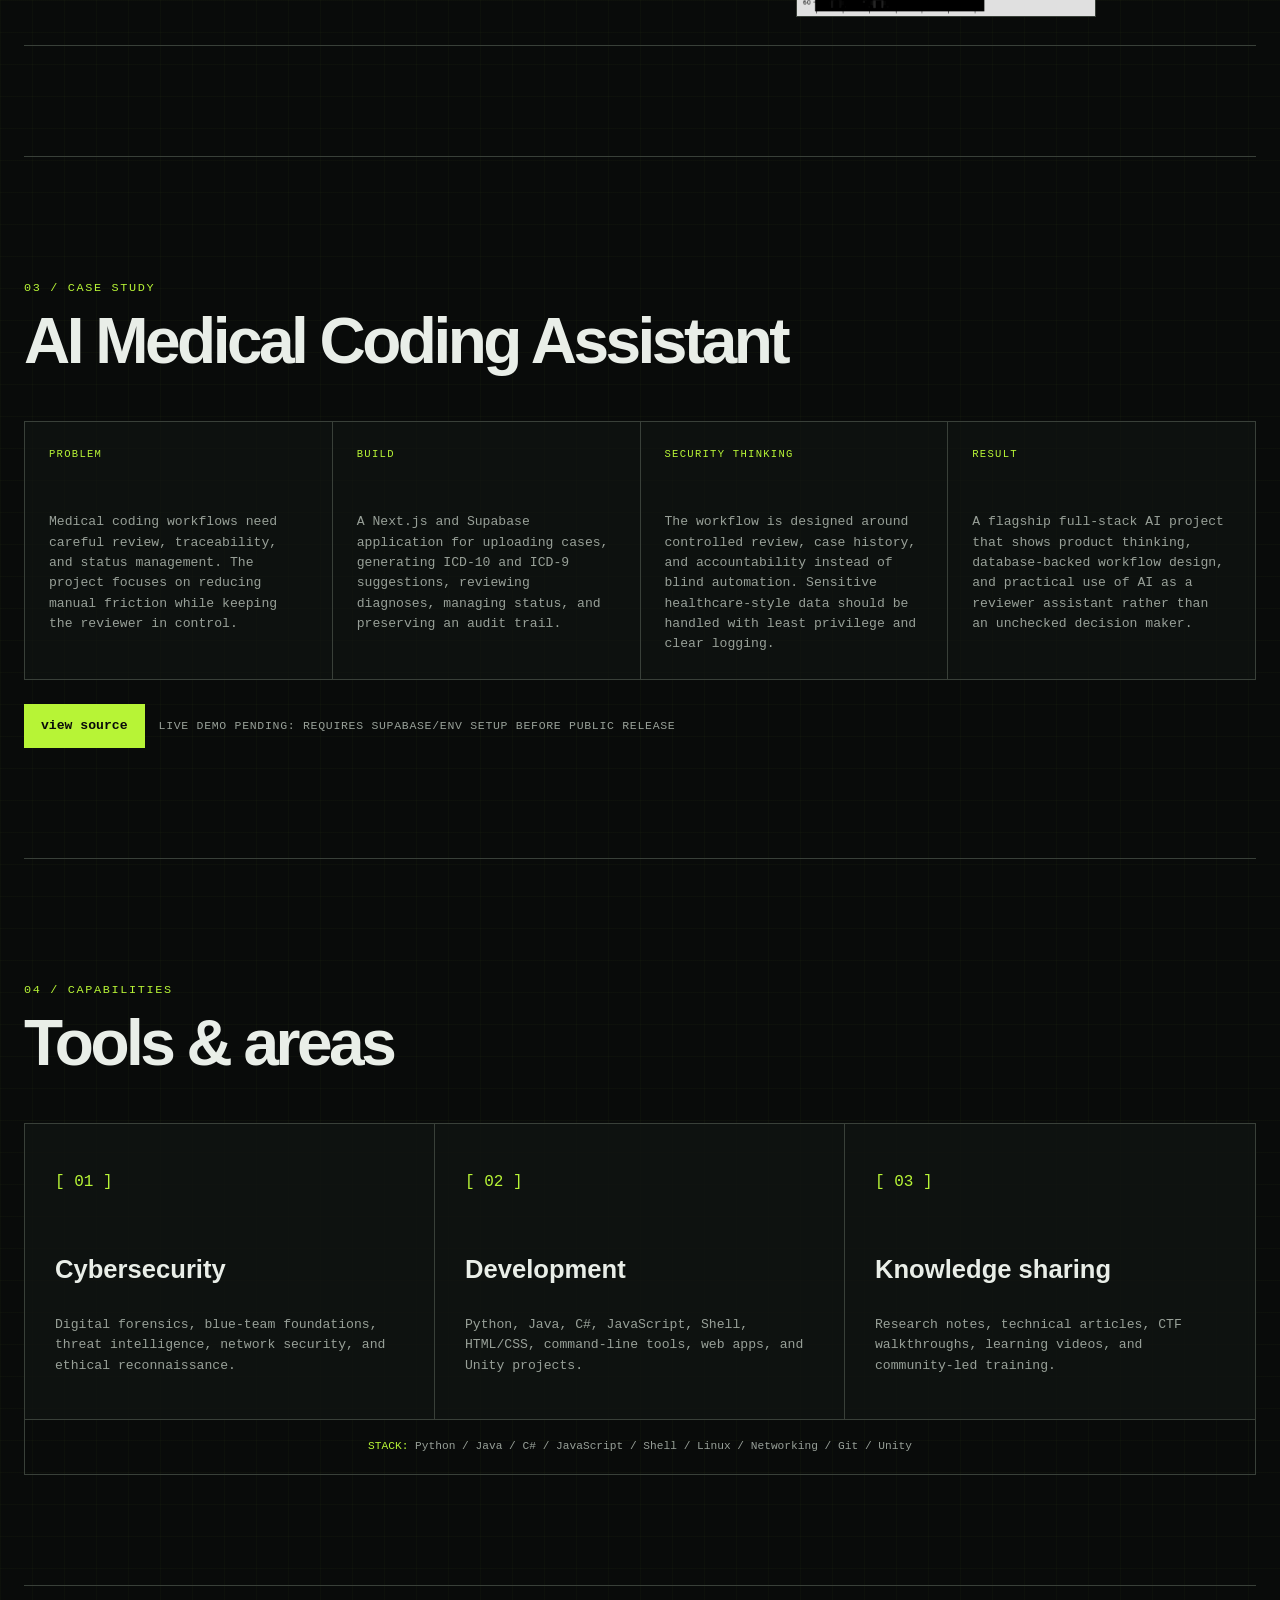
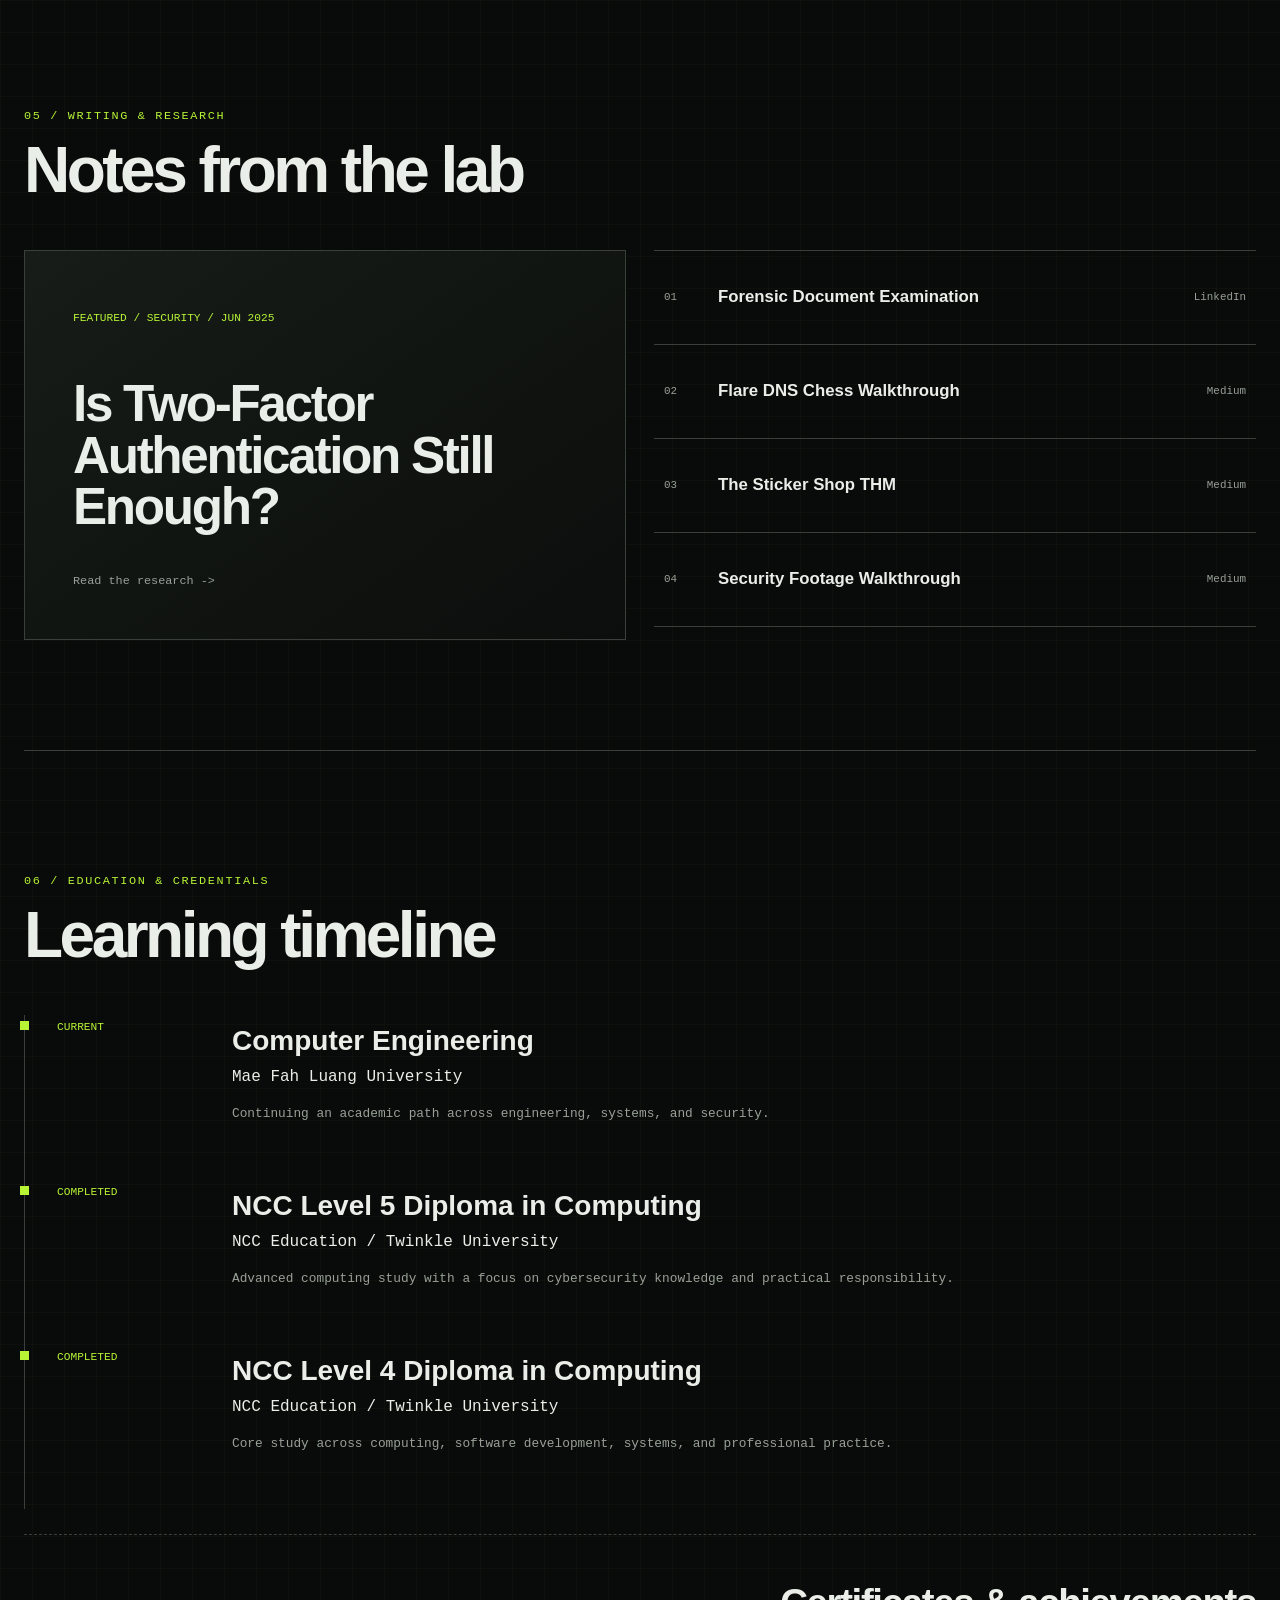
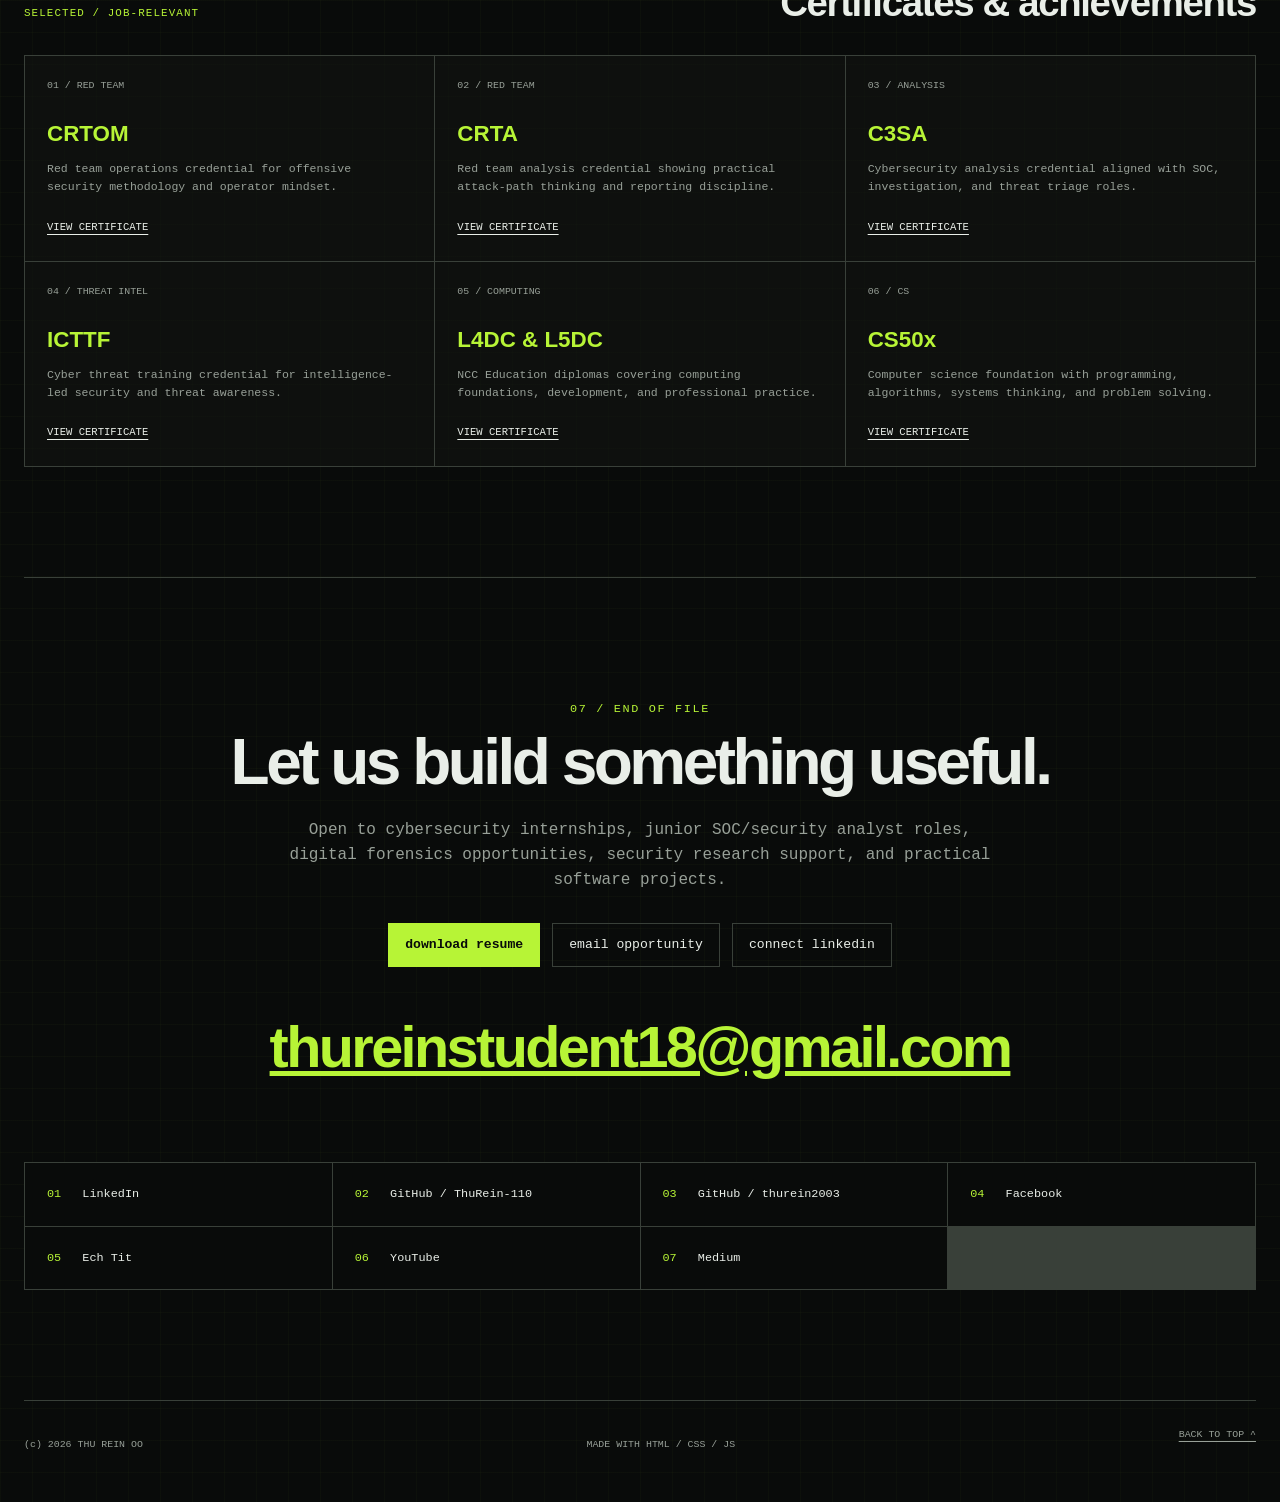
==== commit 3614ddb6: "Add case study and shorter portfolio URL" ====
--- a/index.html
+++ b/index.html
@@ -8,12 +8,12 @@
   <meta property="og:type" content="website">
   <meta property="og:title" content="Thu Rein Oo // Cybersecurity Portfolio">
   <meta property="og:description" content="Cybersecurity student, builder, researcher, and founder of Ech Tit.">
-  <meta property="og:url" content="https://portfolio-thurein-oos-projects.vercel.app/">
-  <meta property="og:image" content="https://portfolio-thurein-oos-projects.vercel.app/img/485306894_638603555700182_6332529913527432435_n.jpeg">
+  <meta property="og:url" content="https://thurein.vercel.app/">
+  <meta property="og:image" content="https://thurein.vercel.app/img/485306894_638603555700182_6332529913527432435_n.jpeg">
   <meta name="twitter:card" content="summary_large_image">
   <meta name="twitter:title" content="Thu Rein Oo // Cybersecurity Portfolio">
   <meta name="twitter:description" content="Cybersecurity student, builder, researcher, and founder of Ech Tit.">
-  <meta name="twitter:image" content="https://portfolio-thurein-oos-projects.vercel.app/img/485306894_638603555700182_6332529913527432435_n.jpeg">
+  <meta name="twitter:image" content="https://thurein.vercel.app/img/485306894_638603555700182_6332529913527432435_n.jpeg">
   <link rel="icon" href="data:image/svg+xml,%3Csvg xmlns='http://www.w3.org/2000/svg' viewBox='0 0 64 64'%3E%3Crect width='64' height='64' fill='%23090b0a'/%3E%3Cpath d='M14 16h36v8H36v24h-8V24H14z' fill='%23b7f436'/%3E%3C/svg%3E">
   <title>Thu Rein Oo // Cybersecurity Portfolio</title>
   <link rel="stylesheet" href="styles.css">
@@ -128,7 +128,7 @@
           <p class="project-no">02</p>
           <div><p class="project-meta">NODE.JS / EXPRESS / MYSQL / RBAC</p><h3>MFU Election System</h3><p>A role-based election platform for voters, candidates, and administrators with session authentication, one-person-one-vote enforcement, candidate management, and election analytics.</p></div>
           <figure class="project-shot">
-            <img src="assets/project-mfu-election.svg" alt="Preview card for MFU Election System" loading="lazy">
+            <img src="assets/mfu-election-login.jpg" alt="Screenshot from the MFU Election System login interface" loading="lazy">
           </figure>
           <a href="https://github.com/ThuRein-110/SecondYearWebDev-Project-MFU-election-" target="_blank" rel="noreferrer" aria-label="View MFU Election System on GitHub">view source -&gt;</a>
         </article>
@@ -144,7 +144,7 @@
           <p class="project-no">04</p>
           <div><p class="project-meta">PHP / MYSQL / DATA VISUALIZATION</p><h3>Immigration Management System</h3><p>A complete visa application platform with secure user and admin flows, application status management, record search, and real-time dashboard charts.</p></div>
           <figure class="project-shot">
-            <img src="assets/project-immigration.svg" alt="Preview card for Immigration Management System" loading="lazy">
+            <img src="assets/immigration-preview.png" alt="Screenshot asset from the Immigration Management System" loading="lazy">
           </figure>
           <a href="https://github.com/ThuRein-110/Database-Final-Project" target="_blank" rel="noreferrer" aria-label="View Immigration Management System on GitHub">view source -&gt;</a>
         </article>
@@ -152,16 +152,45 @@
           <p class="project-no">05</p>
           <div><p class="project-meta">PYTHON / SVM / COMPUTER VISION</p><h3>Cat vs Dog ML Classifier</h3><p>A computer-vision pipeline using HOG feature extraction, an SVM classifier, grid-search tuning, model evaluation, and prediction on unseen images.</p></div>
           <figure class="project-shot">
-            <img src="assets/project-cat-dog.svg" alt="Preview card for Cat vs Dog ML Classifier" loading="lazy">
+            <img src="assets/cat-dog-hog-output.png" alt="HOG feature output from the Cat vs Dog ML Classifier" loading="lazy">
           </figure>
           <a href="https://github.com/ThuRein-110/Cat-Dog-classifying-with-MachineLearning" target="_blank" rel="noreferrer" aria-label="View Cat vs Dog ML Classifier on GitHub">view source -&gt;</a>
         </article>
       </div>
     </section>
 
+    <section class="section case-study" id="case-study">
+      <div class="section-heading">
+        <p>03 / CASE STUDY</p>
+        <h2>AI Medical Coding Assistant</h2>
+      </div>
+      <div class="case-grid">
+        <article>
+          <span>PROBLEM</span>
+          <p>Medical coding workflows need careful review, traceability, and status management. The project focuses on reducing manual friction while keeping the reviewer in control.</p>
+        </article>
+        <article>
+          <span>BUILD</span>
+          <p>A Next.js and Supabase application for uploading cases, generating ICD-10 and ICD-9 suggestions, reviewing diagnoses, managing status, and preserving an audit trail.</p>
+        </article>
+        <article>
+          <span>SECURITY THINKING</span>
+          <p>The workflow is designed around controlled review, case history, and accountability instead of blind automation. Sensitive healthcare-style data should be handled with least privilege and clear logging.</p>
+        </article>
+        <article>
+          <span>RESULT</span>
+          <p>A flagship full-stack AI project that shows product thinking, database-backed workflow design, and practical use of AI as a reviewer assistant rather than an unchecked decision maker.</p>
+        </article>
+      </div>
+      <div class="case-actions">
+        <a class="button primary" href="https://github.com/ThuRein-110/Ai-Medical-Coding-Assistant" target="_blank" rel="noreferrer">view source</a>
+        <span class="demo-note">live demo pending: requires Supabase/env setup before public release</span>
+      </div>
+    </section>
+
     <section class="section skills-section" id="skills">
       <div class="section-heading">
-        <p>03 / CAPABILITIES</p>
+        <p>04 / CAPABILITIES</p>
         <h2>Tools &amp; areas</h2>
       </div>
       <div class="skills-grid">
@@ -174,7 +203,7 @@
 
     <section class="section" id="writing">
       <div class="section-heading">
-        <p>04 / WRITING &amp; RESEARCH</p>
+        <p>05 / WRITING &amp; RESEARCH</p>
         <h2>Notes from the lab</h2>
       </div>
       <div class="writing-grid">
@@ -194,7 +223,7 @@
 
     <section class="section" id="education">
       <div class="section-heading">
-        <p>05 / EDUCATION &amp; CREDENTIALS</p>
+        <p>06 / EDUCATION &amp; CREDENTIALS</p>
         <h2>Learning timeline</h2>
       </div>
       <div class="timeline">
@@ -226,7 +255,7 @@
     </section>
 
     <section class="contact section" id="contact">
-      <p class="eyebrow">06 / END OF FILE</p>
+      <p class="eyebrow">07 / END OF FILE</p>
       <h2>Let us build something useful.</h2>
       <p>Open to cybersecurity internships, junior SOC/security analyst roles, digital forensics opportunities, security research support, and practical software projects.</p>
       <div class="contact-actions" aria-label="Primary contact actions">
--- a/styles.css
+++ b/styles.css
@@ -128,6 +128,14 @@
 .project-shot img { display: block; width: 100%; aspect-ratio: 1.9 / 1; object-fit: cover; filter: grayscale(1) contrast(1.08); opacity: .88; }
 .project:hover .project-shot img { filter: grayscale(.2) contrast(1.05); opacity: 1; }
 
+.case-study { position: relative; }
+.case-grid { display: grid; grid-template-columns: repeat(4, 1fr); border-top: 1px solid var(--line); border-left: 1px solid var(--line); }
+.case-grid article { min-height: 250px; padding: 24px; border-right: 1px solid var(--line); border-bottom: 1px solid var(--line); background: rgba(17, 21, 18, .62); }
+.case-grid span { display: block; color: var(--accent); font-size: .66rem; letter-spacing: .12em; }
+.case-grid p { margin: 50px 0 0; color: var(--muted); font-size: .82rem; }
+.case-actions { display: flex; flex-wrap: wrap; gap: 14px; align-items: center; margin-top: 24px; }
+.demo-note { color: var(--muted); font-size: .72rem; text-transform: uppercase; letter-spacing: .06em; }
+
 .skills-section { position: relative; }
 .skills-grid { display: grid; grid-template-columns: repeat(3, 1fr); border: 1px solid var(--line); }
 .skills-grid article { min-height: 280px; padding: 30px; border-right: 1px solid var(--line); background: rgba(17, 21, 18, .75); }
@@ -188,6 +196,7 @@
   .portrait-frame { width: min(100%, 420px); }
   .about-grid, .writing-grid { grid-template-columns: 1fr; }
   .skills-grid { grid-template-columns: 1fr; }
+  .case-grid { grid-template-columns: repeat(2, 1fr); }
   .credential-grid { grid-template-columns: repeat(2, 1fr); }
   .project { grid-template-columns: 54px 1fr; }
   .project-shot, .project > a { grid-column: 2; }
@@ -210,6 +219,9 @@
   .facts { grid-template-columns: 1fr 1fr; }
   .facts div { min-height: 110px; padding: 14px; }
   .timeline article { grid-template-columns: 1fr; gap: 7px; padding-left: 24px; }
+  .case-grid { grid-template-columns: 1fr; }
+  .case-grid article { min-height: 190px; }
+  .case-grid p { margin-top: 28px; }
   .credential-heading { display: block; }
   .credential-grid { grid-template-columns: 1fr 1fr; }
   .social-directory { grid-template-columns: 1fr 1fr; }
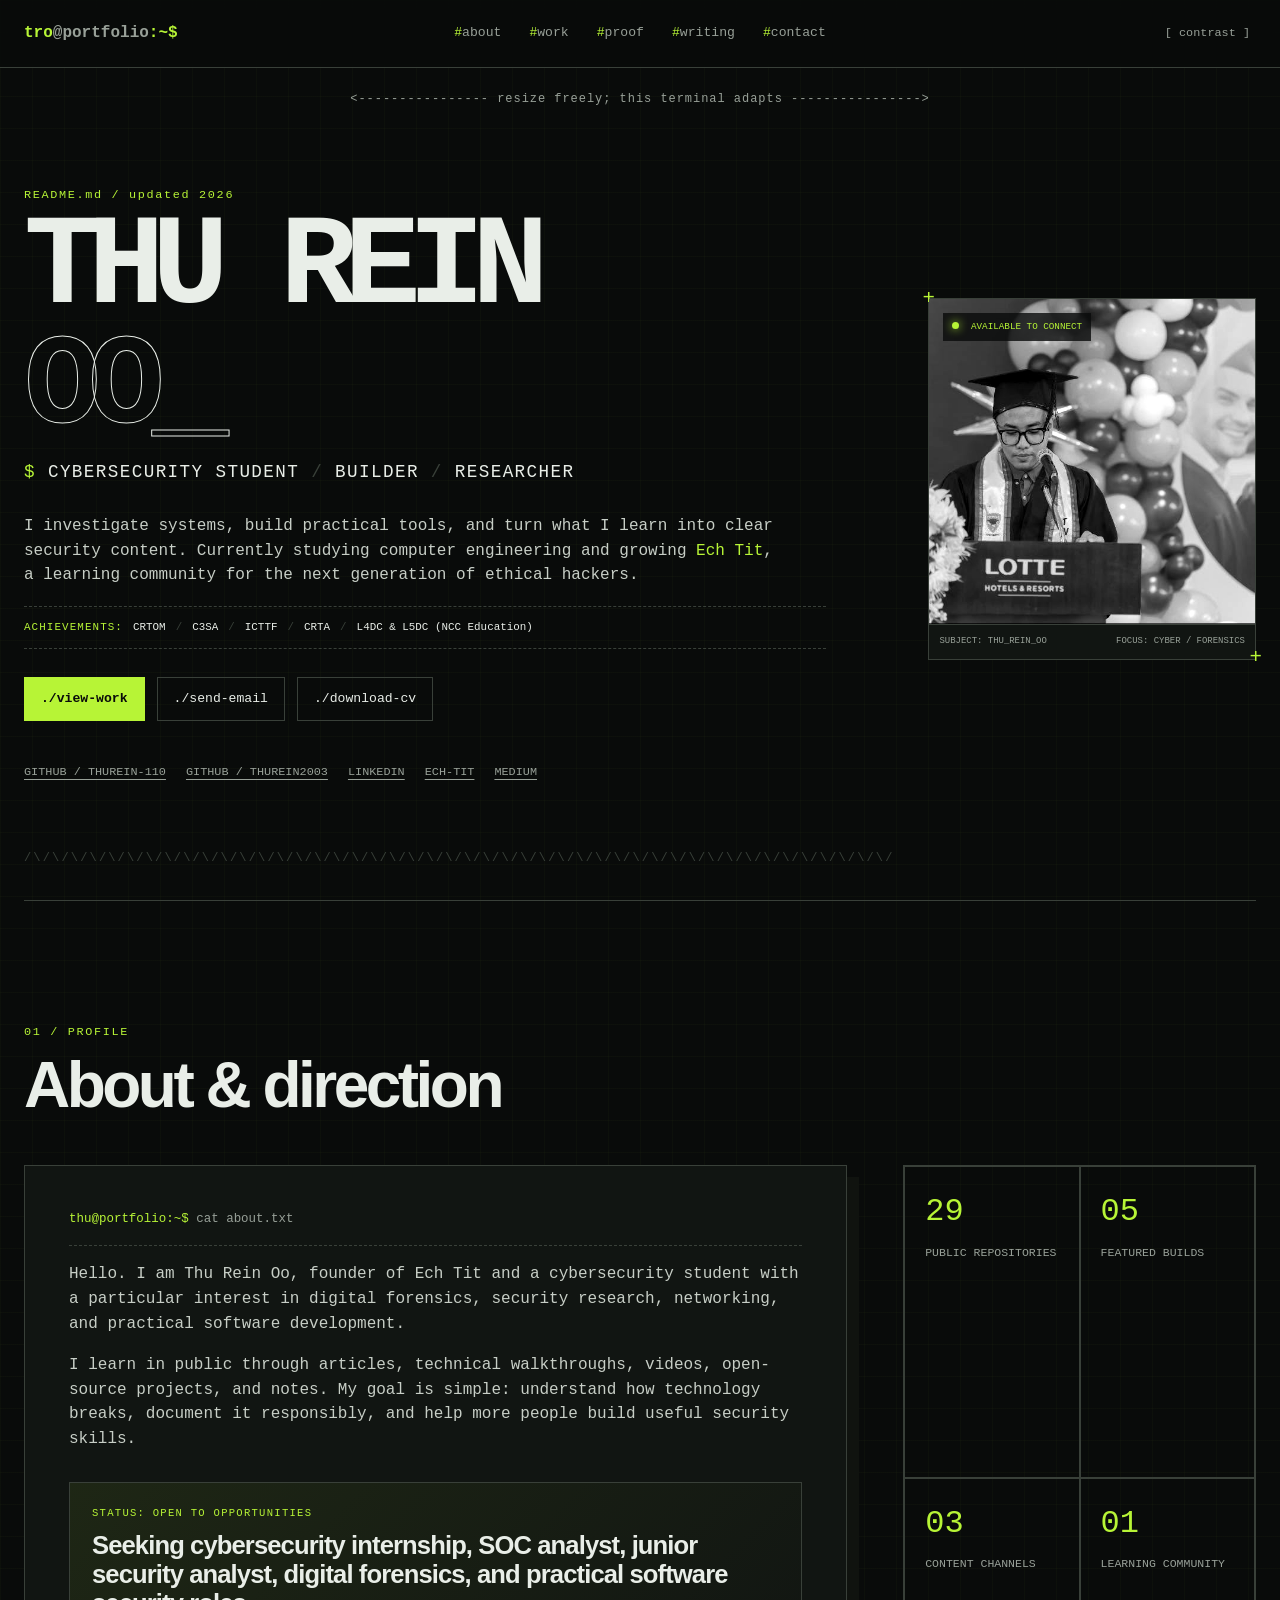
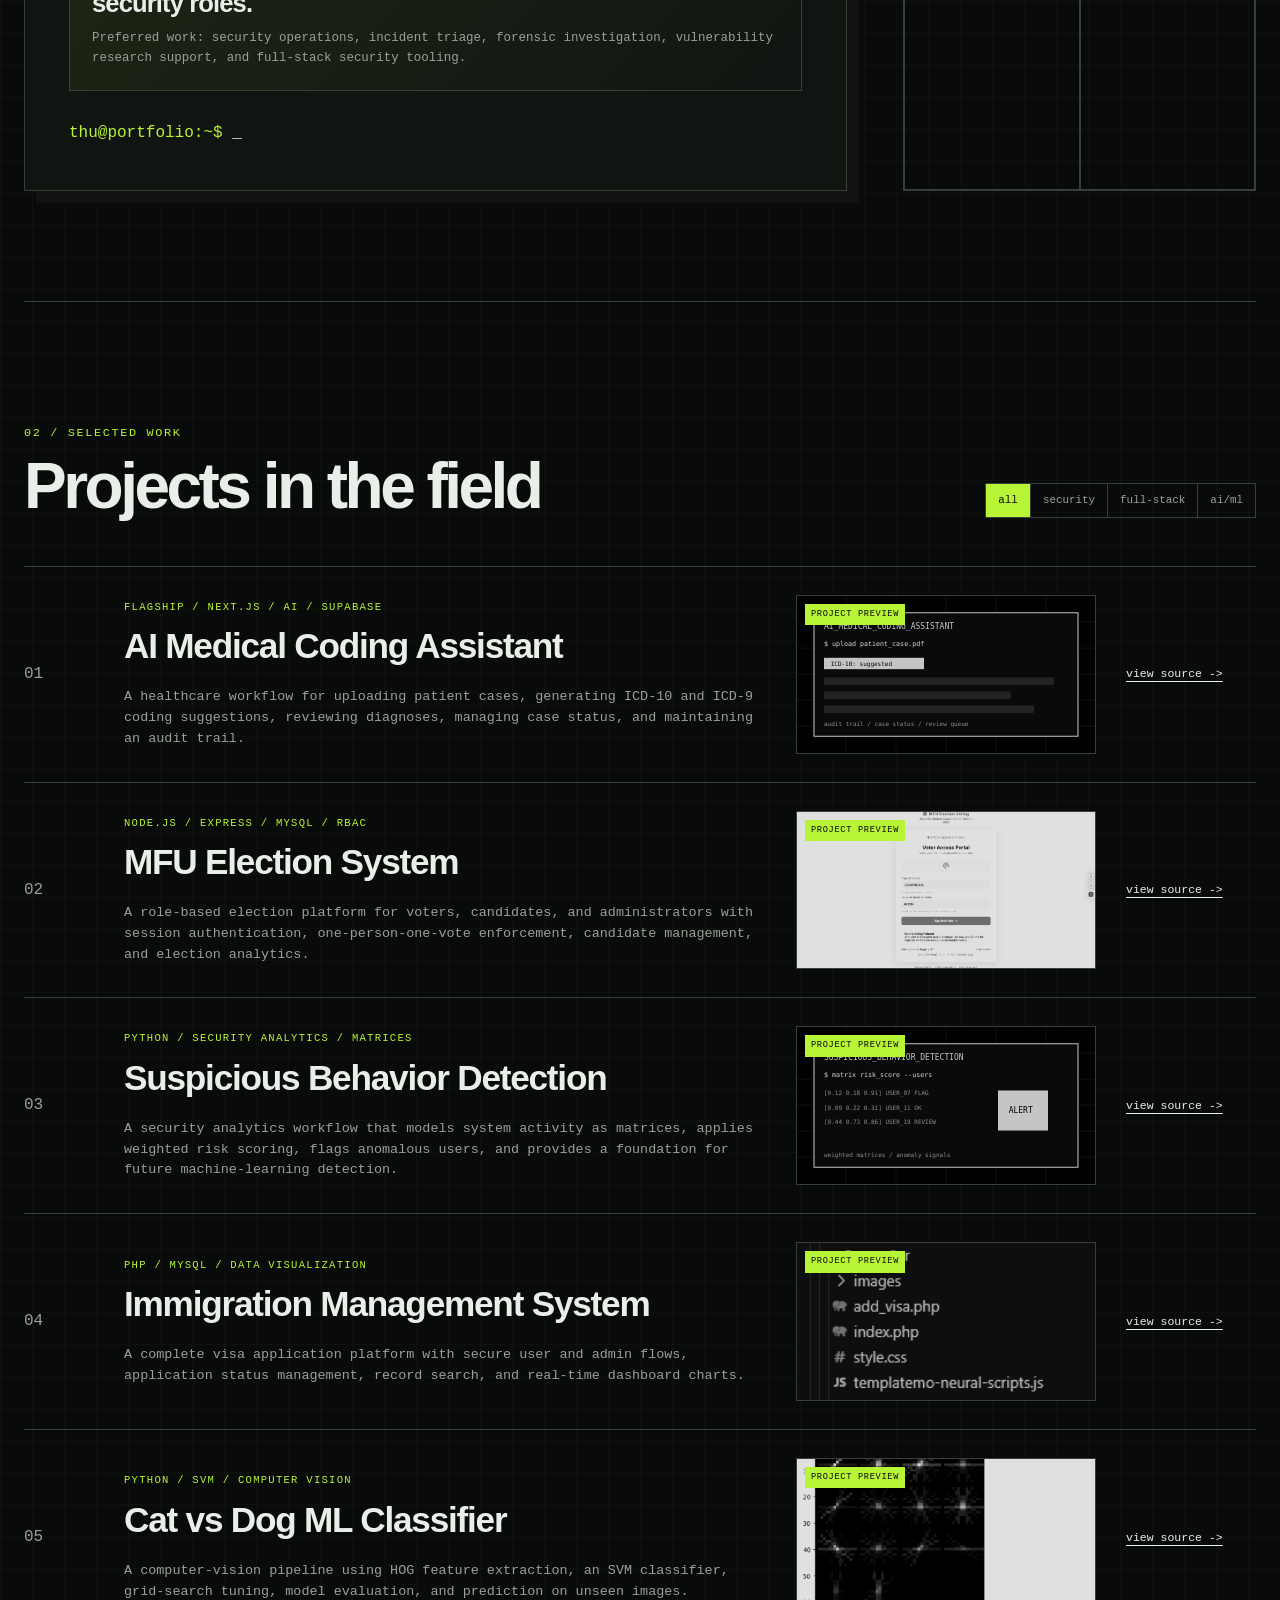
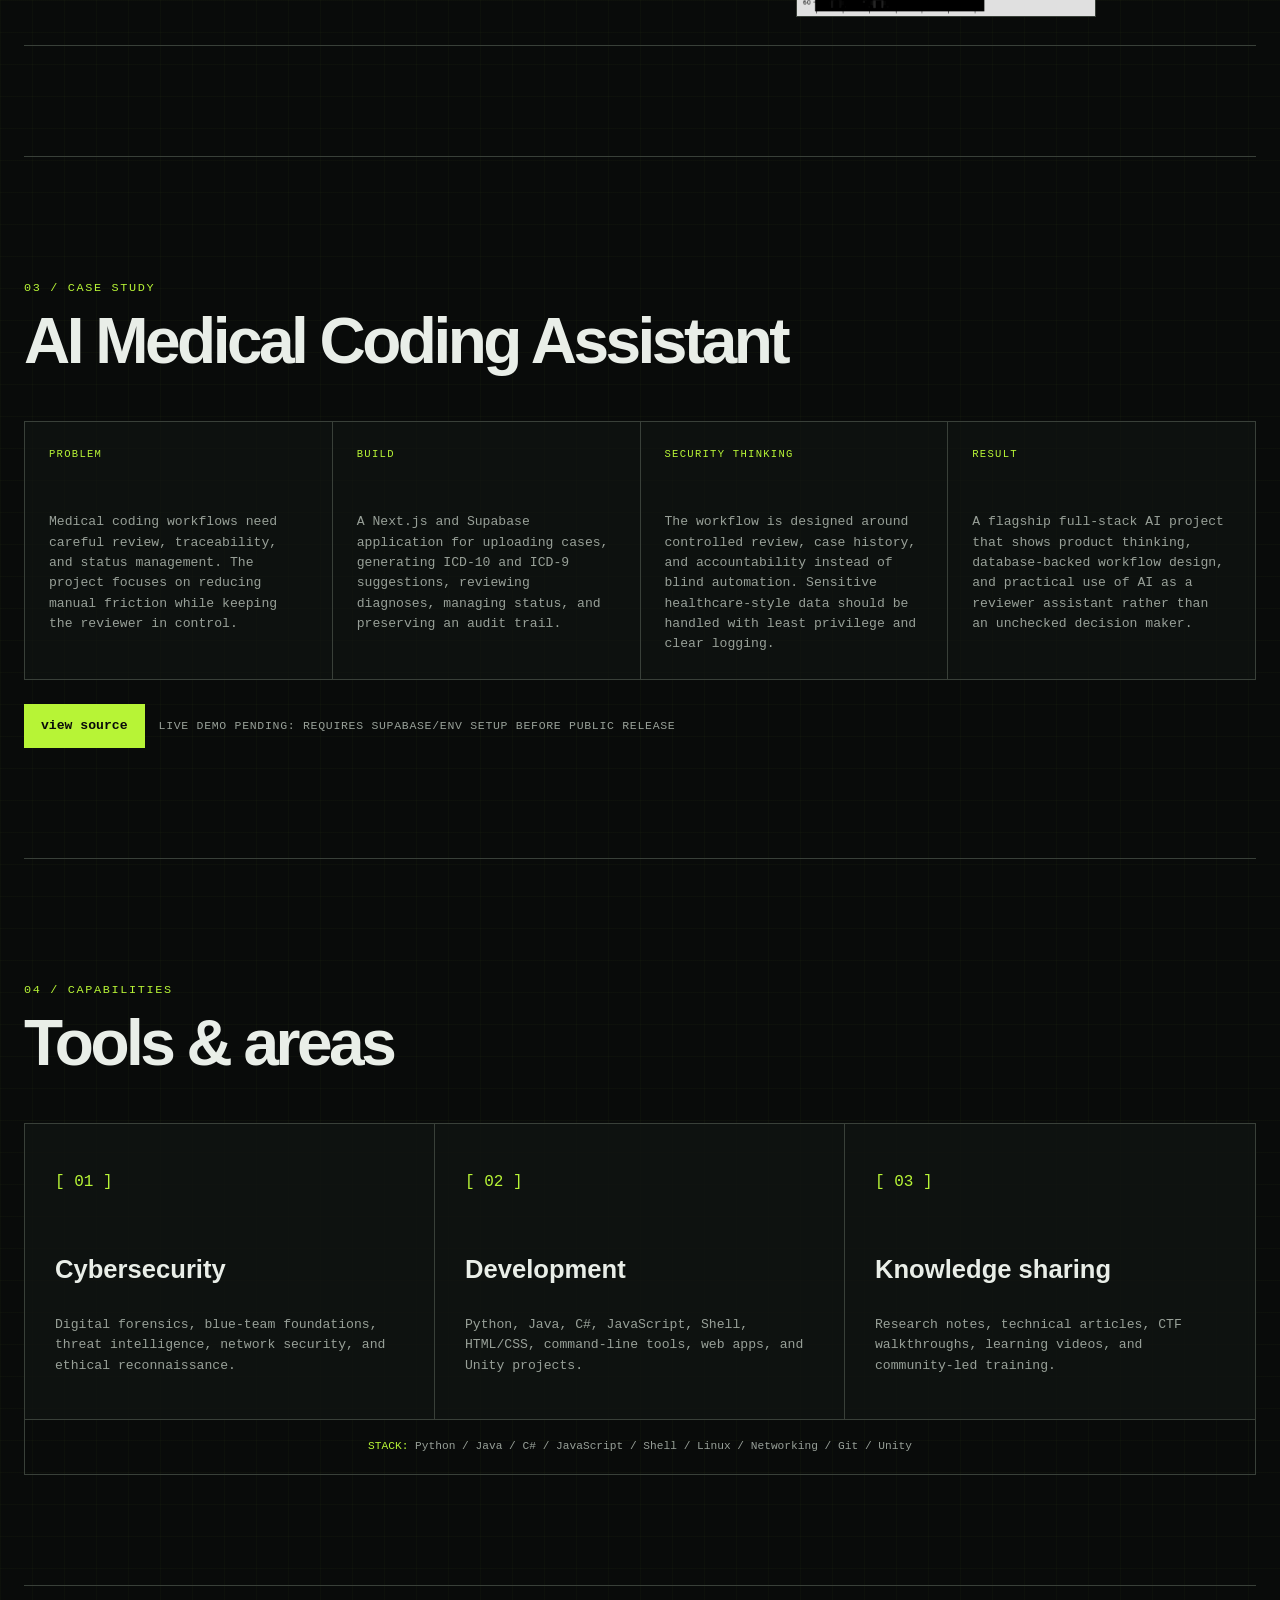
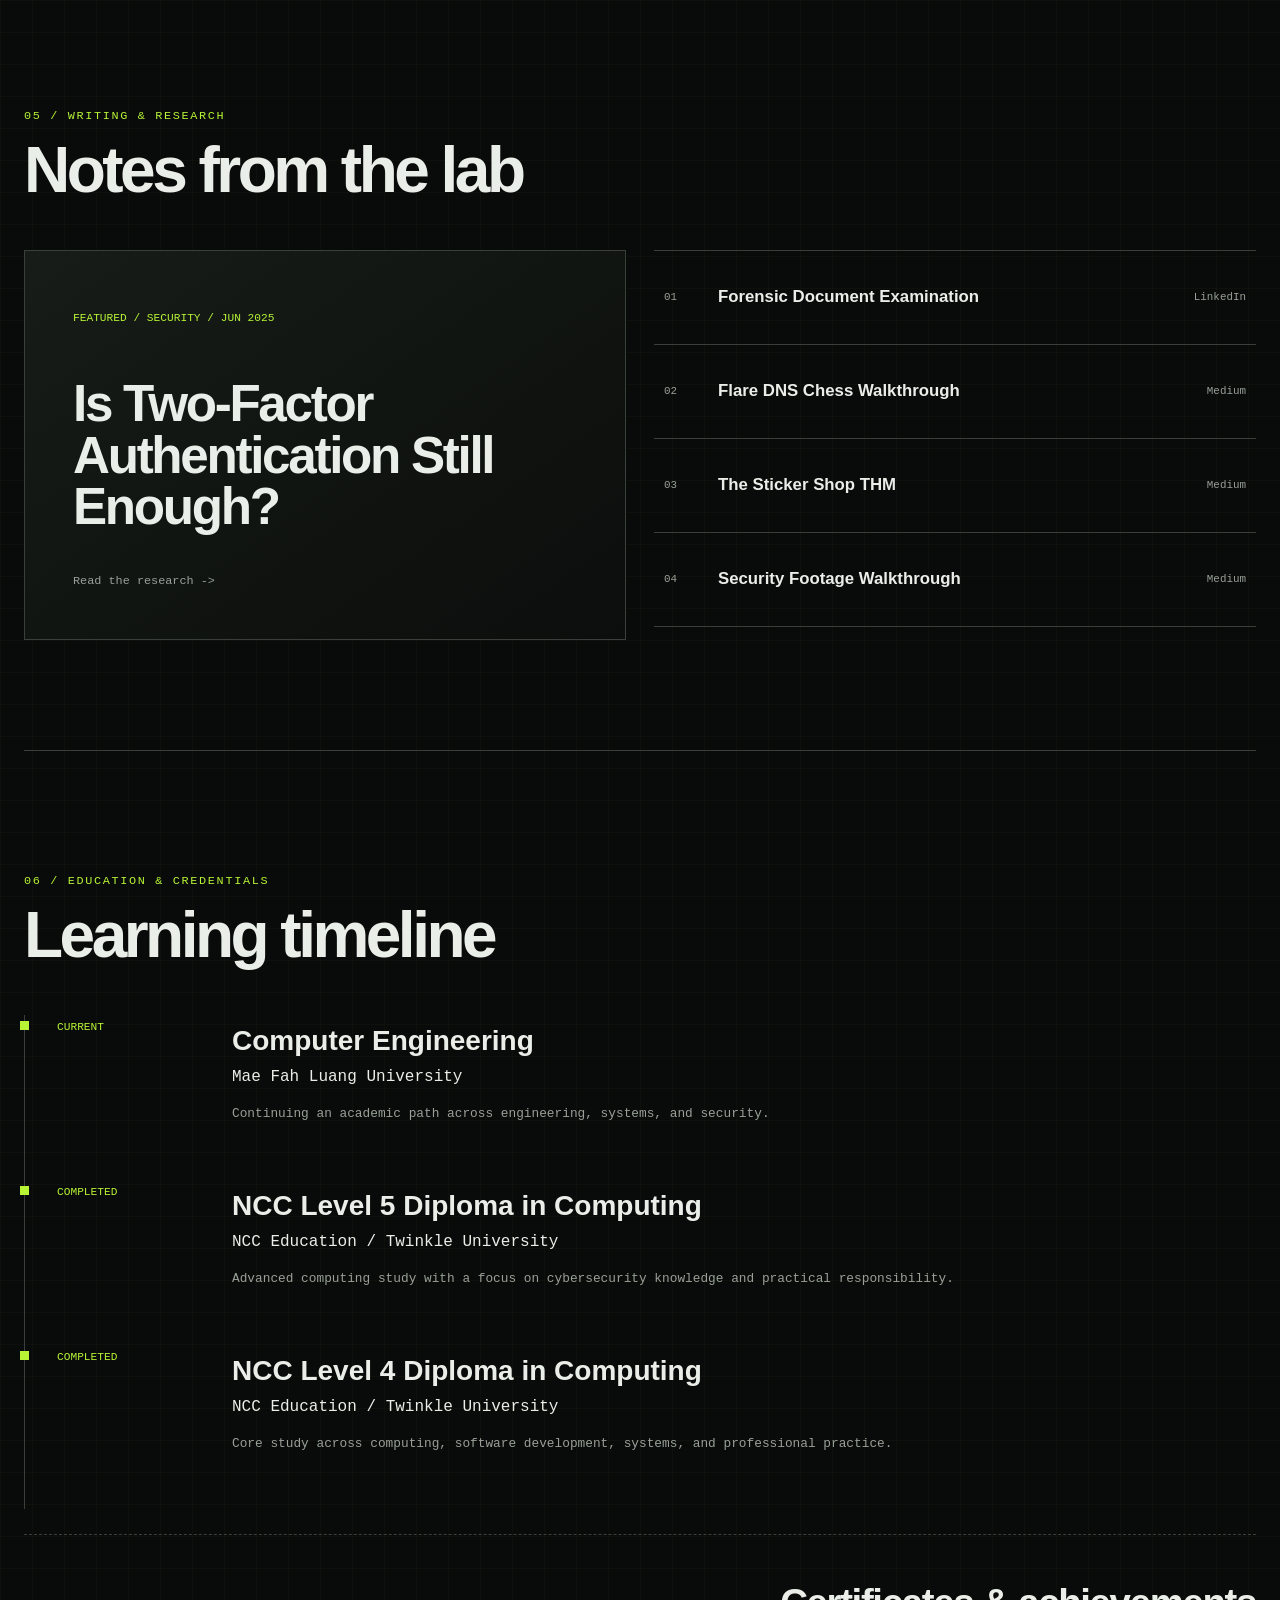
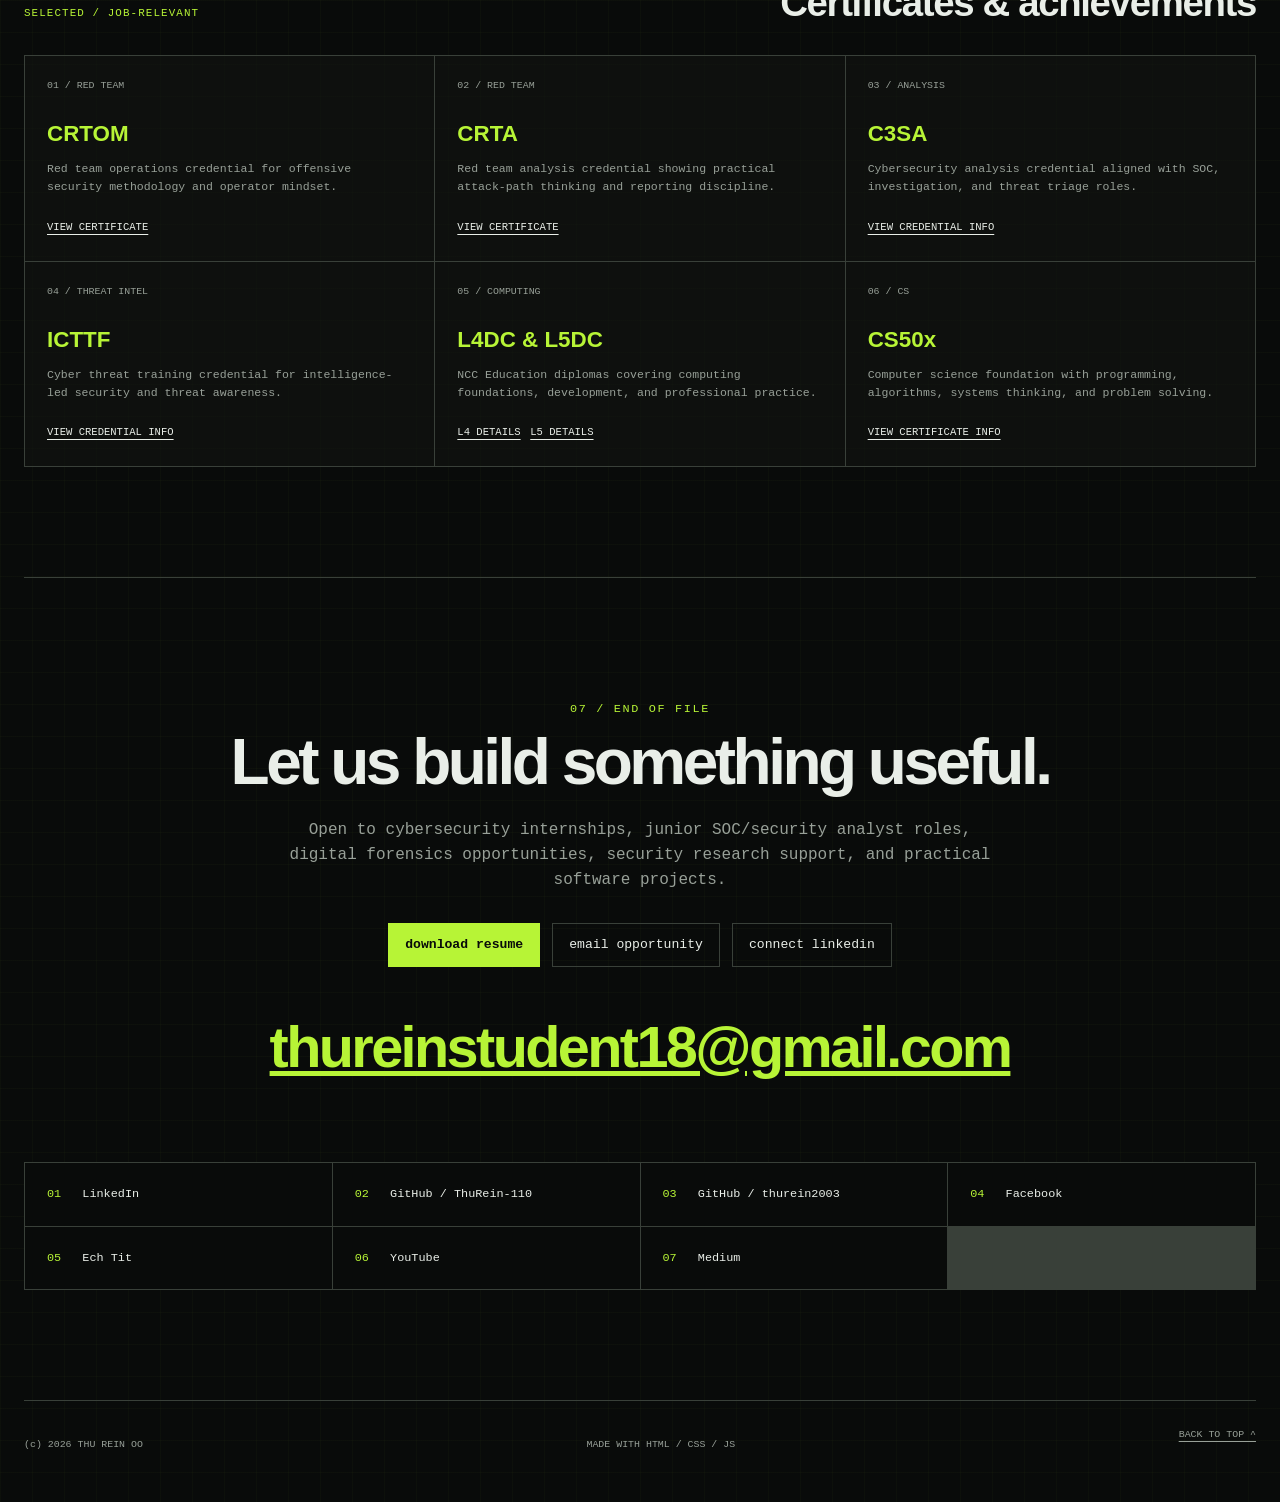
==== commit 88623f06: "Replace blank certification links" ====
--- a/index.html
+++ b/index.html
@@ -247,10 +247,10 @@
       <div class="credential-grid" id="proof" aria-label="Selected certificates and achievements">
         <article><span>01 / RED TEAM</span><strong>CRTOM</strong><p>Red team operations credential for offensive security methodology and operator mindset.</p><a href="https://courses.redteamleaders.com/exam-completion/e2f2ae84c3c0caf1" target="_blank" rel="noreferrer">view certificate</a></article>
         <article><span>02 / RED TEAM</span><strong>CRTA</strong><p>Red team analysis credential showing practical attack-path thinking and reporting discipline.</p><a href="https://labs.cyberwarfare.live/credential/achievement/690813f62dc1cc412983e712" target="_blank" rel="noreferrer">view certificate</a></article>
-        <article><span>03 / ANALYSIS</span><strong>C3SA</strong><p>Cybersecurity analysis credential aligned with SOC, investigation, and threat triage roles.</p><a href="https://www.linkedin.com/in/thu-rein-oo-088307248/details/certifications/" target="_blank" rel="noreferrer">view certificate</a></article>
-        <article><span>04 / THREAT INTEL</span><strong>ICTTF</strong><p>Cyber threat training credential for intelligence-led security and threat awareness.</p><a href="https://www.linkedin.com/in/thu-rein-oo-088307248/details/certifications/" target="_blank" rel="noreferrer">view certificate</a></article>
-        <article><span>05 / COMPUTING</span><strong>L4DC &amp; L5DC</strong><p>NCC Education diplomas covering computing foundations, development, and professional practice.</p><a href="https://www.linkedin.com/in/thu-rein-oo-088307248/details/certifications/" target="_blank" rel="noreferrer">view certificate</a></article>
-        <article><span>06 / CS</span><strong>CS50x</strong><p>Computer science foundation with programming, algorithms, systems thinking, and problem solving.</p><a href="https://www.linkedin.com/in/thu-rein-oo-088307248/details/certifications/" target="_blank" rel="noreferrer">view certificate</a></article>
+        <article><span>03 / ANALYSIS</span><strong>C3SA</strong><p>Cybersecurity analysis credential aligned with SOC, investigation, and threat triage roles.</p><a href="https://cyberwarfare.live/product/cyber-security-analyst-c3sa/" target="_blank" rel="noreferrer">view credential info</a></article>
+        <article><span>04 / THREAT INTEL</span><strong>ICTTF</strong><p>Cyber threat training credential for intelligence-led security and threat awareness.</p><a href="https://community.icttf.org/course/ransomware-uncovered-specialist-certificate" target="_blank" rel="noreferrer">view credential info</a></article>
+        <article><span>05 / COMPUTING</span><strong>L4DC &amp; L5DC</strong><p>NCC Education diplomas covering computing foundations, development, and professional practice.</p><a href="https://twinklecollege.com/ncc-l4.html" target="_blank" rel="noreferrer">L4 details</a> <a href="https://www.twinklecollege.com/ncc-l5.html" target="_blank" rel="noreferrer">L5 details</a></article>
+        <article><span>06 / CS</span><strong>CS50x</strong><p>Computer science foundation with programming, algorithms, systems thinking, and problem solving.</p><a href="https://cs50.harvard.edu/x/2025/certificate/" target="_blank" rel="noreferrer">view certificate info</a></article>
       </div>
     </section>
 
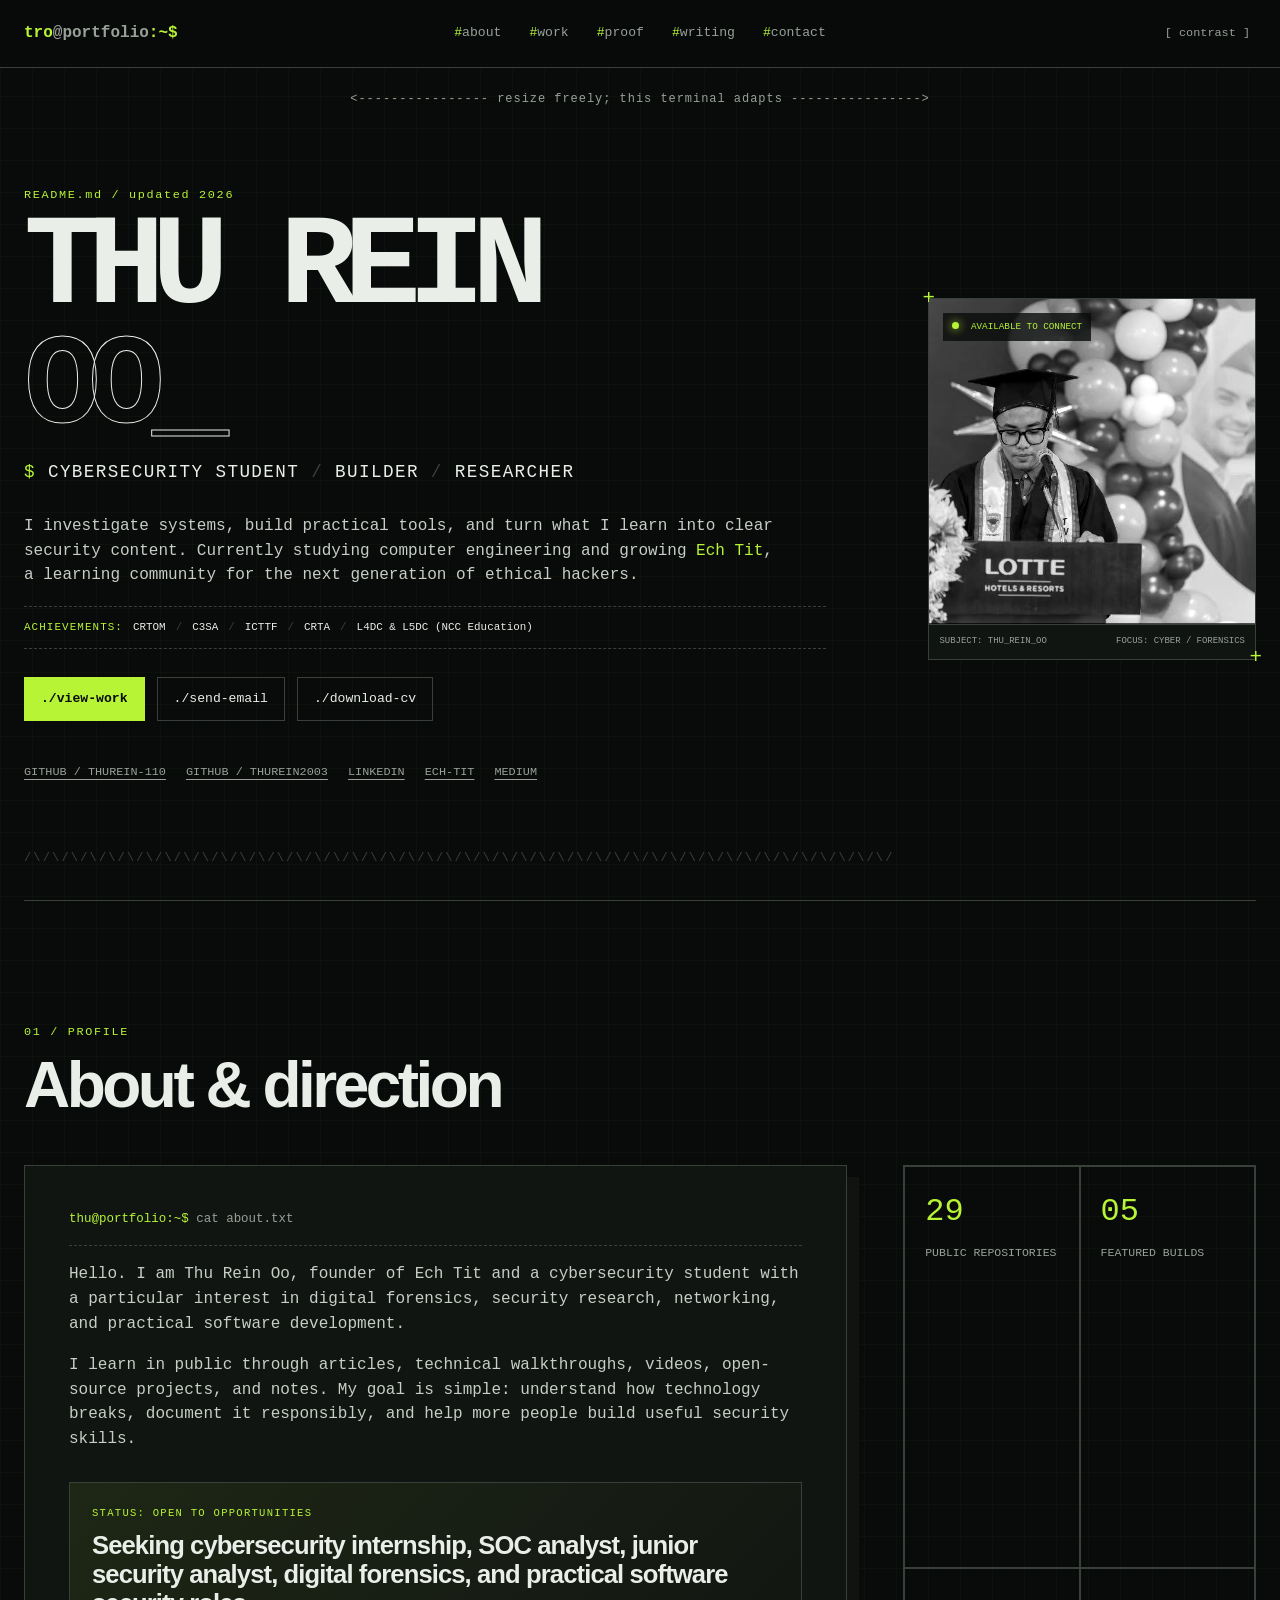
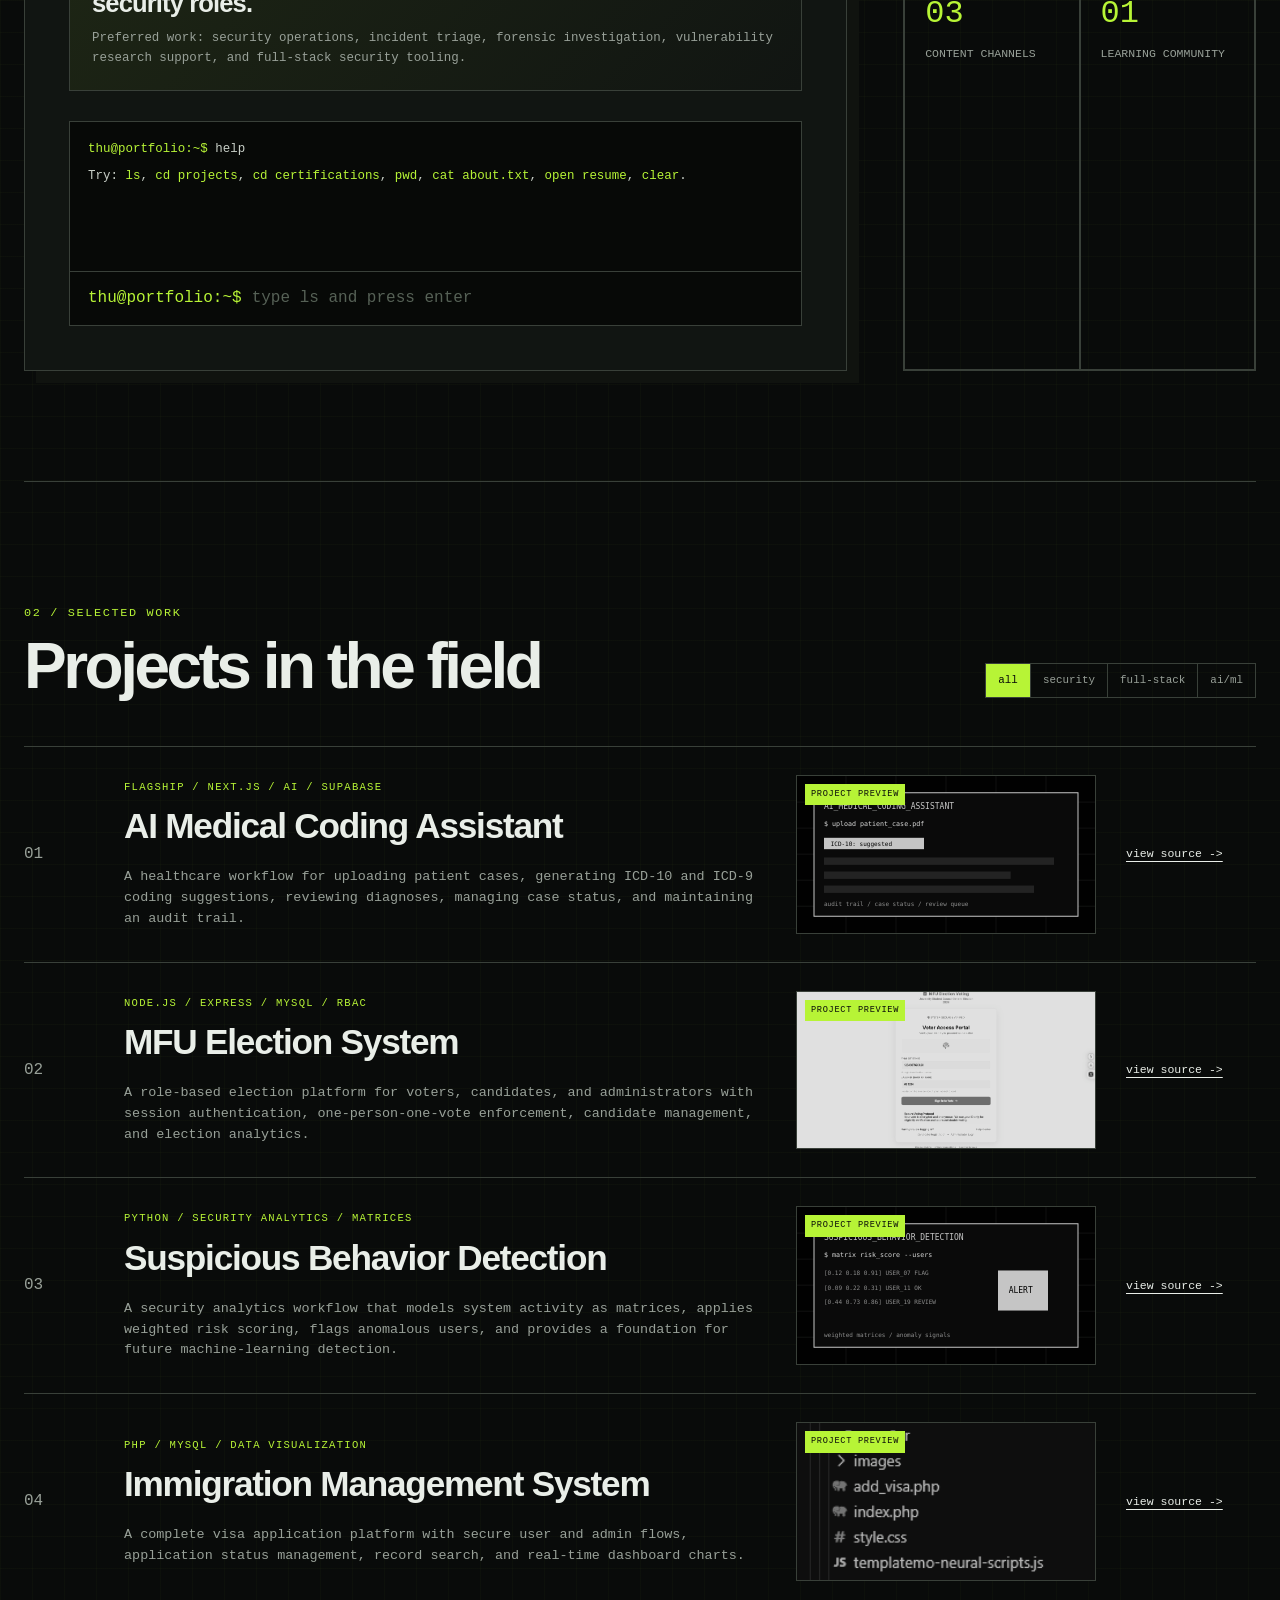
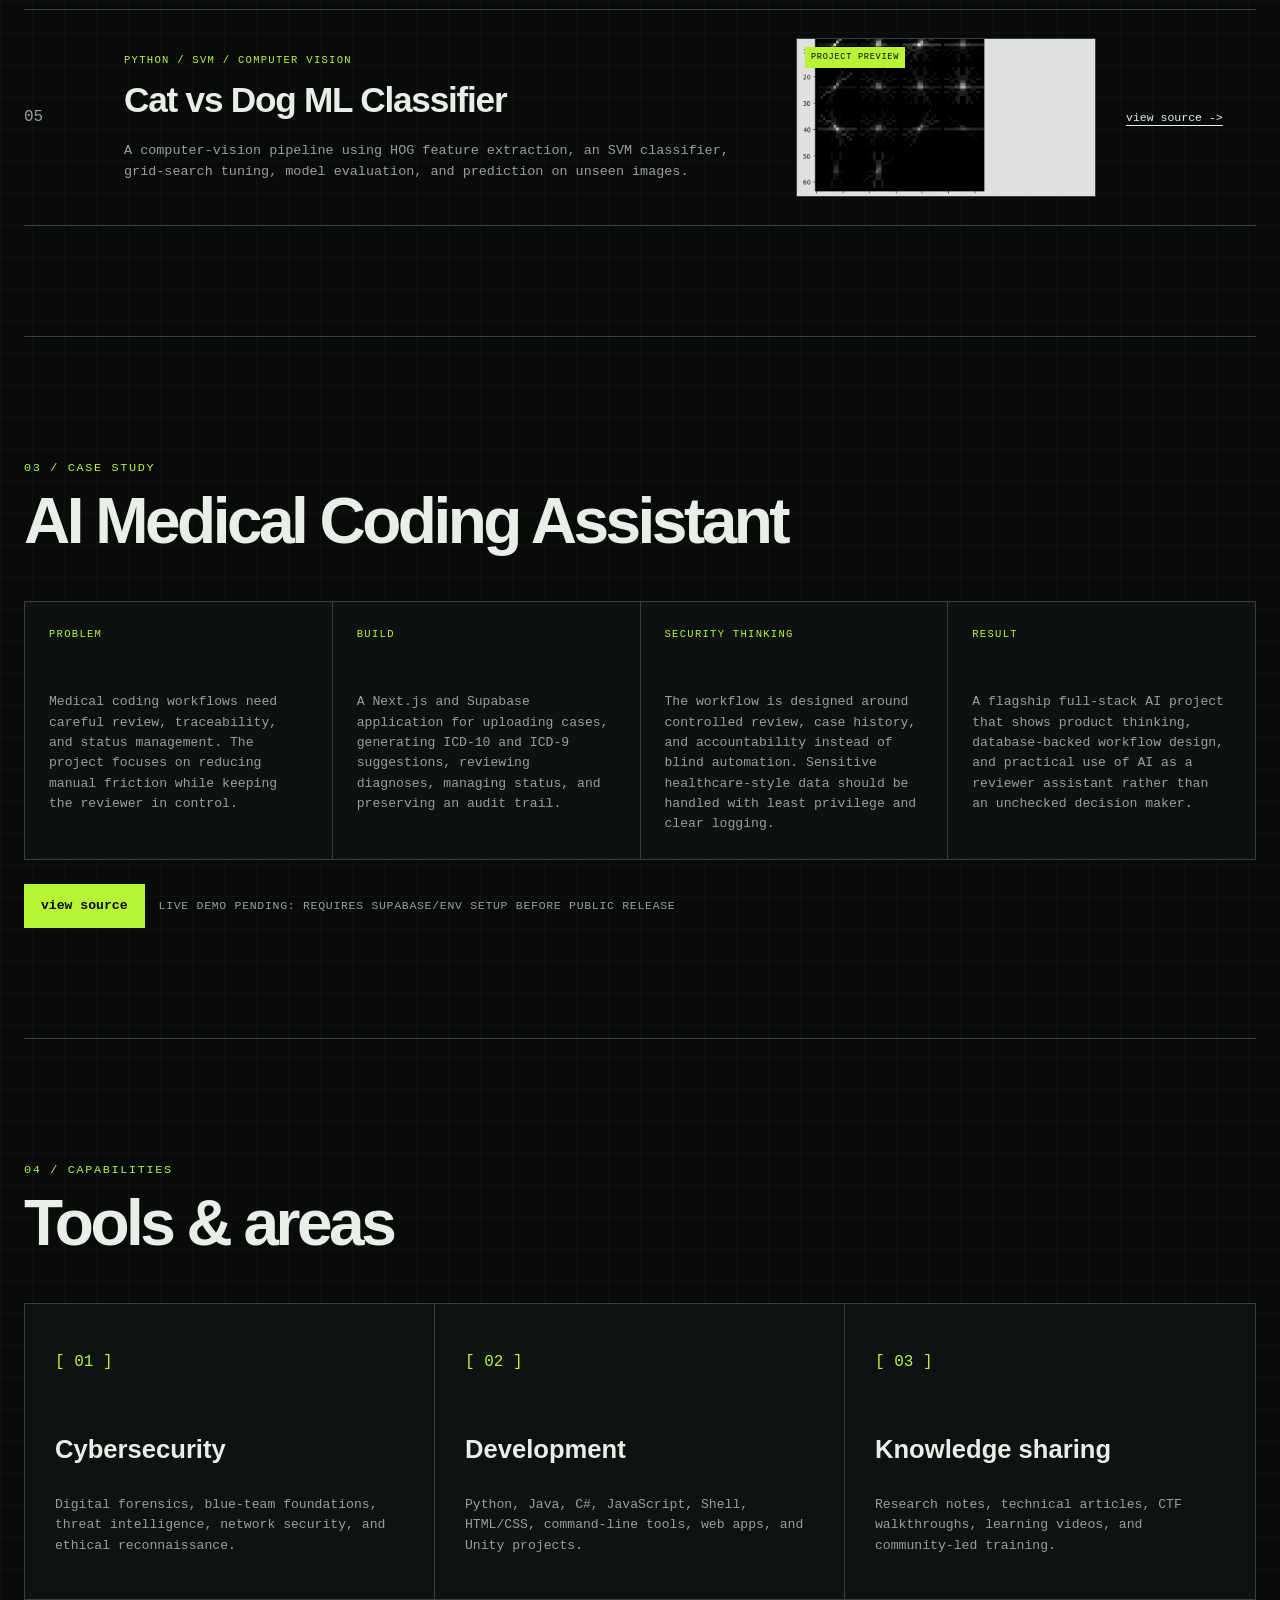
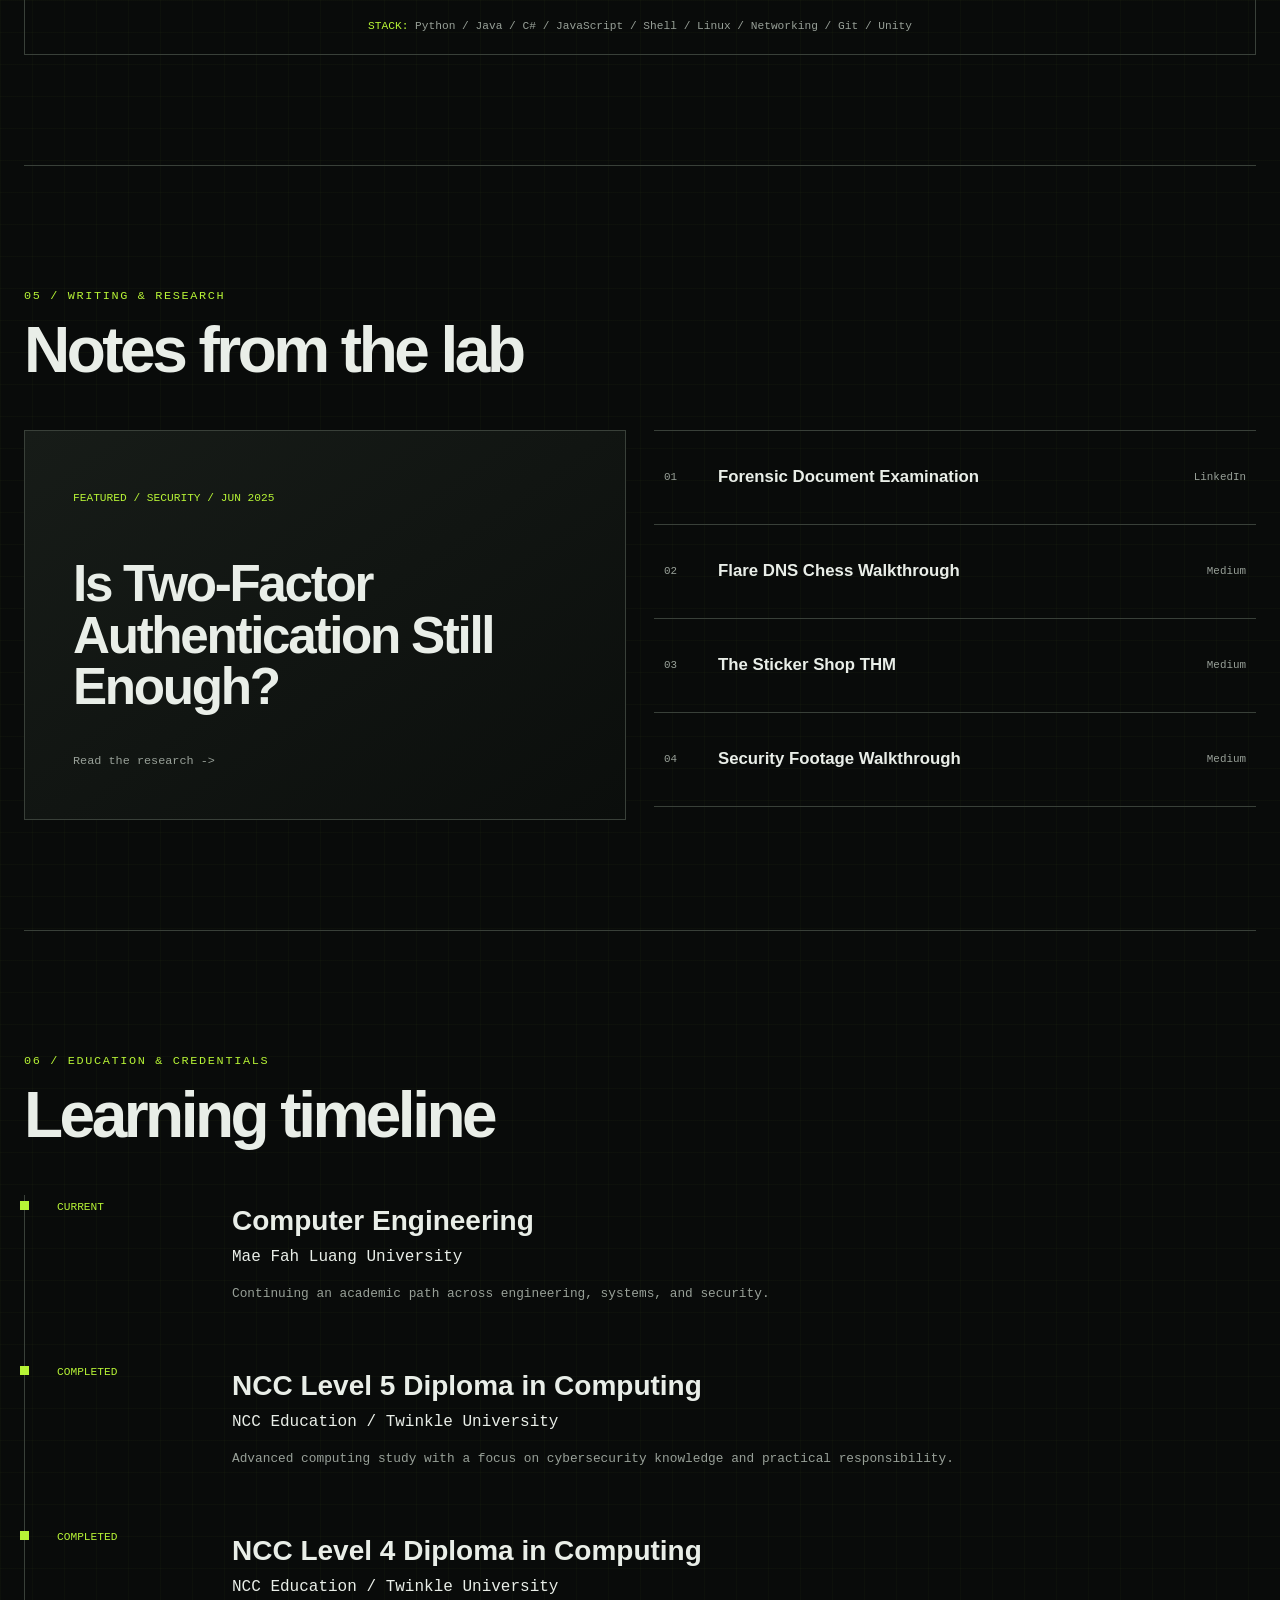
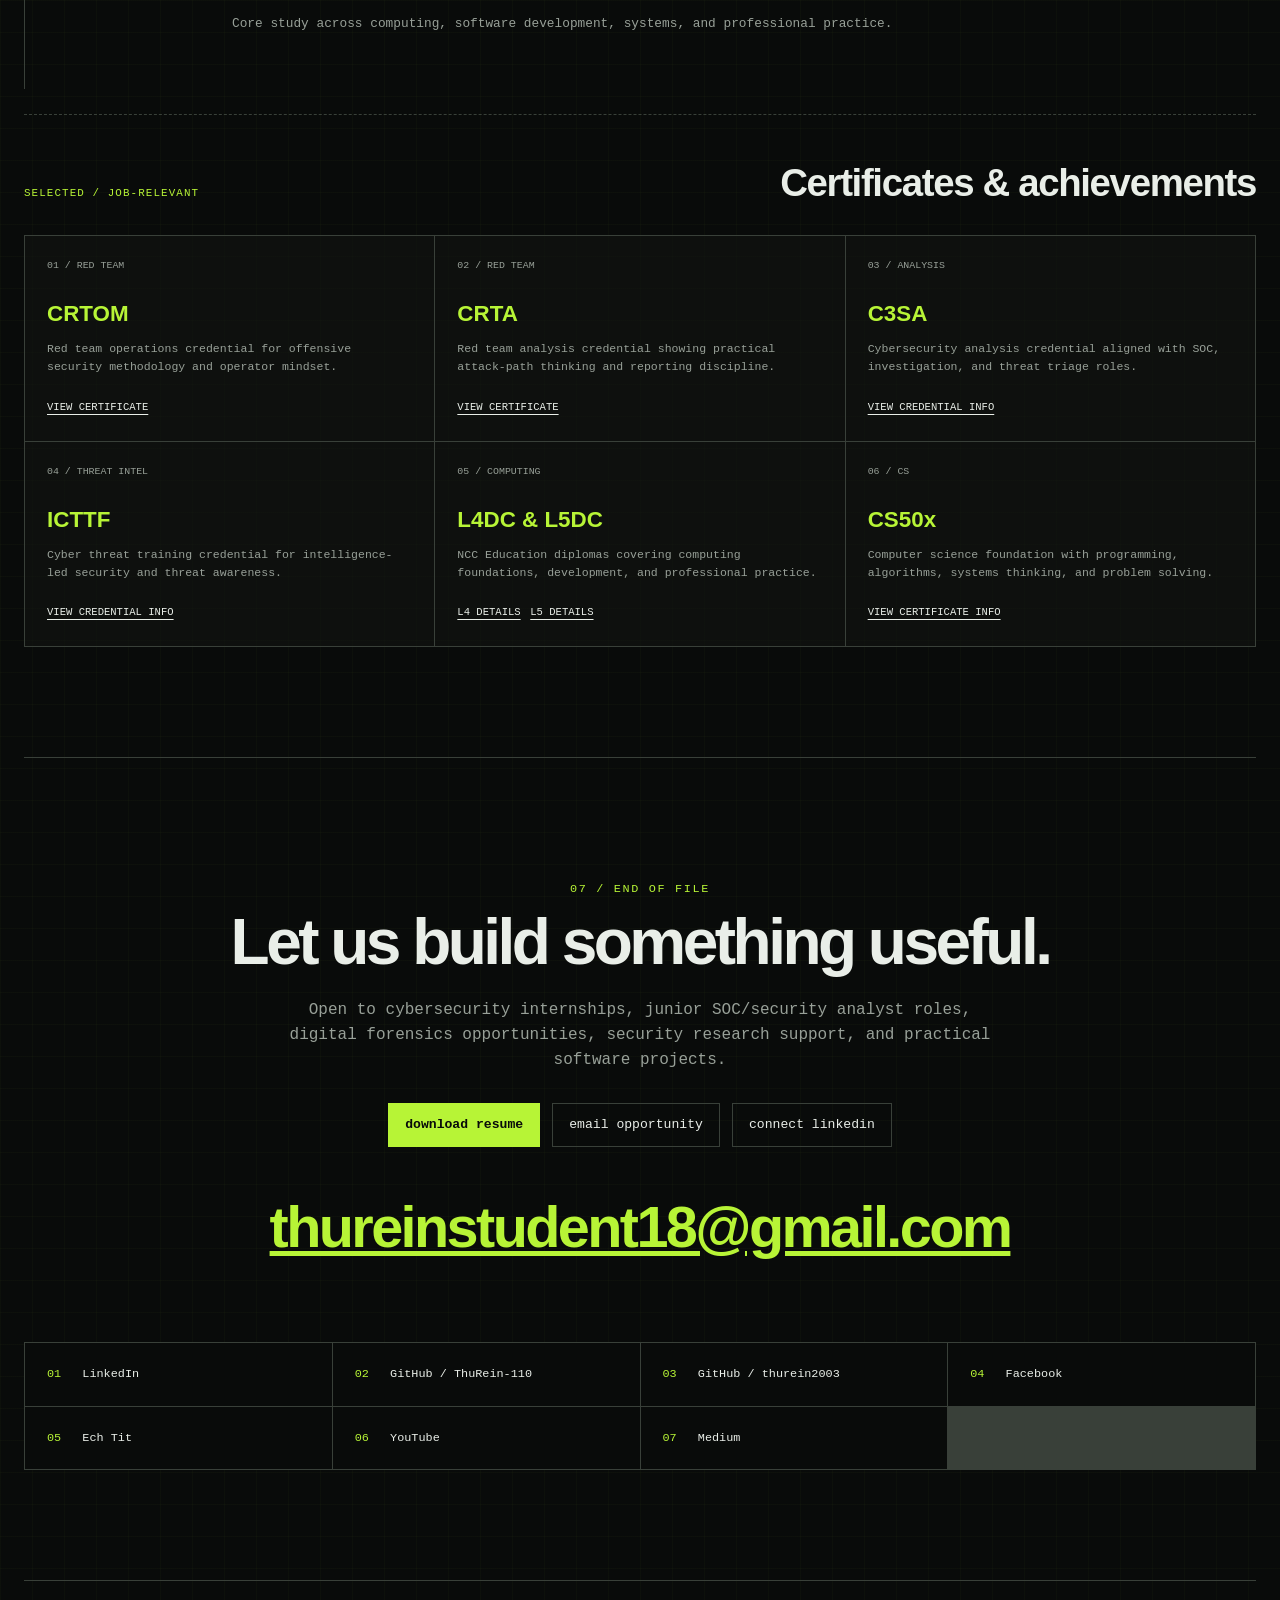
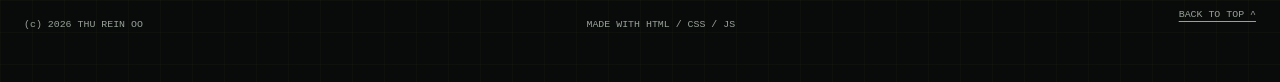
==== commit 913a42bb: "Add interactive portfolio terminal" ====
--- a/index.html
+++ b/index.html
@@ -90,7 +90,16 @@
             <strong>Seeking cybersecurity internship, SOC analyst, junior security analyst, digital forensics, and practical software security roles.</strong>
             <span>Preferred work: security operations, incident triage, forensic investigation, vulnerability research support, and full-stack security tooling.</span>
           </div>
-          <p class="cursor-line"><span class="prompt">thu@portfolio:~$</span> <span class="blink">_</span></p>
+          <div class="mini-terminal" aria-label="Interactive portfolio terminal">
+            <div class="terminal-output" id="terminal-output" aria-live="polite">
+              <p><span class="prompt">thu@portfolio:~$</span> help</p>
+              <p>Try: <code>ls</code>, <code>cd projects</code>, <code>cd certifications</code>, <code>pwd</code>, <code>cat about.txt</code>, <code>open resume</code>, <code>clear</code>.</p>
+            </div>
+            <form class="terminal-form" id="terminal-form" autocomplete="off">
+              <label class="terminal-prompt" id="terminal-prompt" for="terminal-input">thu@portfolio:~$</label>
+              <input id="terminal-input" name="command" type="text" spellcheck="false" aria-label="Type a portfolio terminal command" placeholder="type ls and press enter">
+            </form>
+          </div>
         </div>
         <aside class="facts" aria-label="Quick facts">
           <div><span>29</span><p>public repositories</p></div>
--- a/styles.css
+++ b/styles.css
@@ -100,7 +100,18 @@
 .looking-card p { margin: 0 0 10px; color: var(--accent); font-size: .66rem; letter-spacing: .12em; }
 .looking-card strong { display: block; max-width: 780px; font-family: Arial, Helvetica, sans-serif; font-size: clamp(1.25rem, 2vw, 1.9rem); line-height: 1.12; letter-spacing: -.035em; }
 .looking-card span { display: block; max-width: 760px; margin-top: 12px; color: var(--muted); font-size: .78rem; }
-.cursor-line { margin-bottom: 0; }
+.mini-terminal { margin-top: 30px; border: 1px solid var(--line); background: #070907; }
+.terminal-output { min-height: 150px; max-height: 310px; overflow-y: auto; padding: 18px; border-bottom: 1px solid var(--line); color: #c7cec6; font-size: .78rem; }
+.terminal-output p { margin: 0 0 8px; }
+.terminal-output p:last-child { margin-bottom: 0; }
+.terminal-output code { color: var(--accent); font-family: inherit; }
+.terminal-output .terminal-muted { color: var(--muted); }
+.terminal-output .terminal-error { color: #ff7b72; }
+.terminal-output .terminal-success { color: var(--accent); }
+.terminal-form { display: flex; align-items: center; gap: 8px; padding: 13px 18px; }
+.terminal-prompt { flex: 0 0 auto; color: var(--accent); white-space: nowrap; }
+.terminal-form input { width: 100%; border: 0; outline: 0; color: var(--ink); background: transparent; font: inherit; caret-color: var(--accent); }
+.terminal-form input::placeholder { color: #566156; }
 .blink { animation: blink 1.1s step-end infinite; }
 @keyframes blink { 50% { opacity: 0; } }
 .facts { display: grid; grid-template-columns: 1fr 1fr; border: 1px solid var(--line); }
